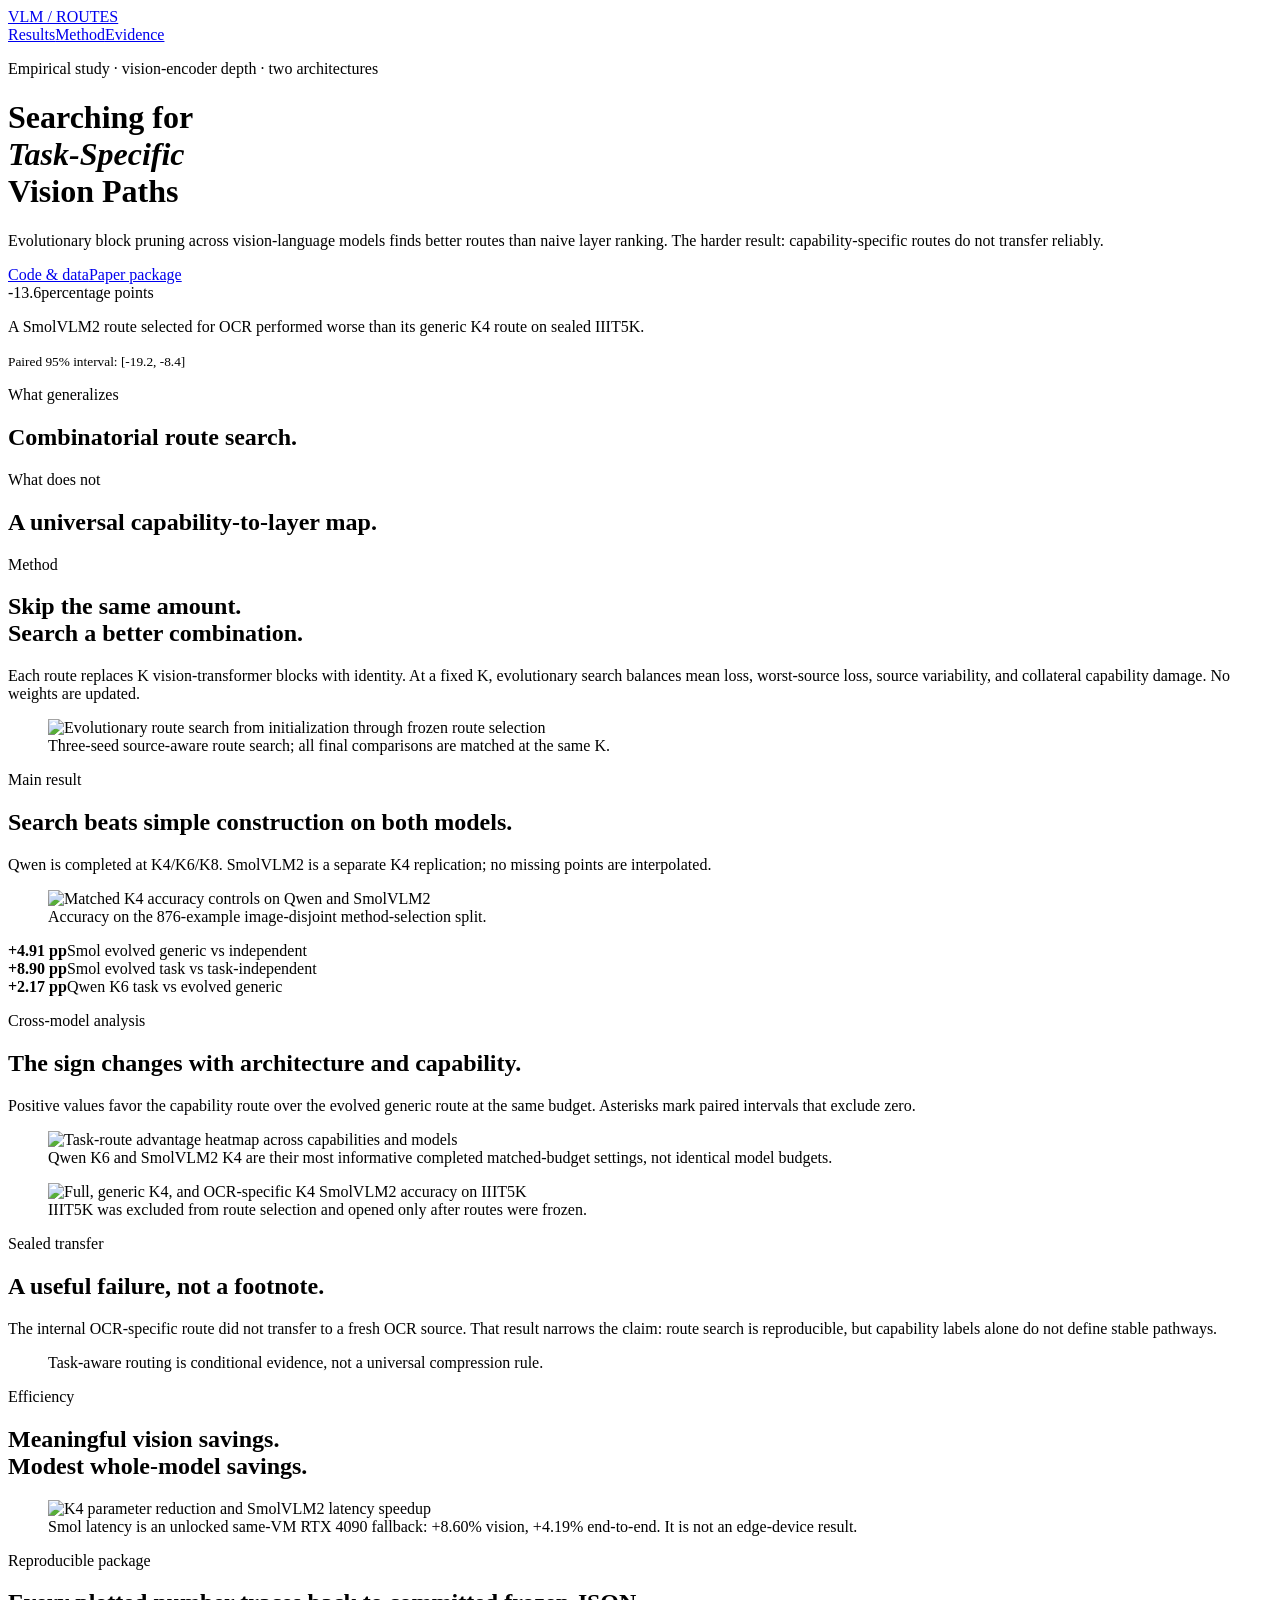
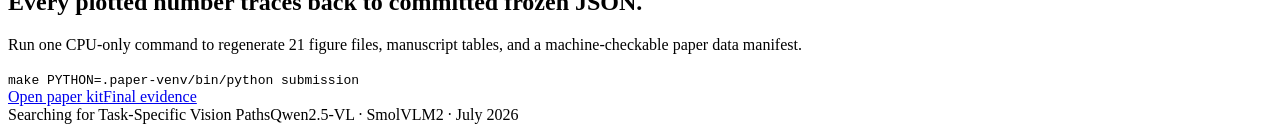
==== docs/index.html @ a17cb5c5 "Use canonical vision-pathways links" ====
<!doctype html>
<html lang="en">
<head>
  <meta charset="utf-8">
  <meta name="viewport" content="width=device-width, initial-scale=1">
  <meta name="description" content="Evolutionary vision-block pruning across Qwen2.5-VL and SmolVLM2.">
  <title>Searching for Task-Specific Vision Paths</title>
  <link rel="stylesheet" href="styles.css">
</head>
<body>
  <header class="hero">
    <nav><a class="mark" href="#top">VLM / ROUTES</a><div><a href="#results">Results</a><a href="#method">Method</a><a href="#evidence">Evidence</a></div></nav>
    <div id="top" class="hero-grid">
      <div>
        <p class="eyebrow">Empirical study · vision-encoder depth · two architectures</p>
        <h1>Searching for<br><em>Task-Specific</em><br>Vision Paths</h1>
        <p class="dek">Evolutionary block pruning across vision-language models finds better routes than naive layer ranking. The harder result: capability-specific routes do not transfer reliably.</p>
        <div class="actions"><a class="primary" href="https://github.com/TarunTomar122/vision-pathways">Code & data</a><a href="#paper">Paper package</a></div>
      </div>
      <aside class="finding-card">
        <span class="number">-13.6</span><span class="unit">percentage points</span>
        <p>A SmolVLM2 route selected for OCR performed worse than its generic K4 route on sealed IIIT5K.</p>
        <small>Paired 95% interval: [-19.2, -8.4]</small>
      </aside>
    </div>
  </header>

  <main>
    <section class="claim-band">
      <p>What generalizes</p><h2>Combinatorial route search.</h2>
      <p>What does not</p><h2>A universal capability-to-layer map.</h2>
    </section>

    <section id="method" class="section split">
      <div class="section-copy"><p class="eyebrow">Method</p><h2>Skip the same amount.<br>Search a better combination.</h2><p>Each route replaces K vision-transformer blocks with identity. At a fixed K, evolutionary search balances mean loss, worst-source loss, source variability, and collateral capability damage. No weights are updated.</p></div>
      <figure><img src="assets/generated-method-overview.png" alt="Evolutionary route search from initialization through frozen route selection"><figcaption>Three-seed source-aware route search; all final comparisons are matched at the same K.</figcaption></figure>
    </section>

    <section id="results" class="section dark">
      <div class="section-heading"><p class="eyebrow">Main result</p><h2>Search beats simple construction on both models.</h2><p>Qwen is completed at K4/K6/K8. SmolVLM2 is a separate K4 replication; no missing points are interpolated.</p></div>
      <figure class="wide"><img src="assets/generated-matched-k4-controls.png" alt="Matched K4 accuracy controls on Qwen and SmolVLM2"><figcaption>Accuracy on the 876-example image-disjoint method-selection split.</figcaption></figure>
      <div class="metrics"><div><strong>+4.91 pp</strong><span>Smol evolved generic vs independent</span></div><div><strong>+8.90 pp</strong><span>Smol evolved task vs task-independent</span></div><div><strong>+2.17 pp</strong><span>Qwen K6 task vs evolved generic</span></div></div>
    </section>

    <section class="section">
      <div class="section-heading"><p class="eyebrow">Cross-model analysis</p><h2>The sign changes with architecture and capability.</h2><p>Positive values favor the capability route over the evolved generic route at the same budget. Asterisks mark paired intervals that exclude zero.</p></div>
      <figure class="wide"><img src="assets/generated-cross-model-capability-heatmap.png" alt="Task-route advantage heatmap across capabilities and models"><figcaption>Qwen K6 and SmolVLM2 K4 are their most informative completed matched-budget settings, not identical model budgets.</figcaption></figure>
    </section>

    <section id="evidence" class="section transfer split reverse">
      <figure><img src="assets/generated-fresh-ocr-transfer.png" alt="Full, generic K4, and OCR-specific K4 SmolVLM2 accuracy on IIIT5K"><figcaption>IIIT5K was excluded from route selection and opened only after routes were frozen.</figcaption></figure>
      <div class="section-copy"><p class="eyebrow">Sealed transfer</p><h2>A useful failure, not a footnote.</h2><p>The internal OCR-specific route did not transfer to a fresh OCR source. That result narrows the claim: route search is reproducible, but capability labels alone do not define stable pathways.</p><blockquote>Task-aware routing is conditional evidence, not a universal compression rule.</blockquote></div>
    </section>

    <section class="section dark efficiency">
      <div class="section-heading"><p class="eyebrow">Efficiency</p><h2>Meaningful vision savings.<br>Modest whole-model savings.</h2></div>
      <figure class="wide"><img src="assets/generated-efficiency-summary.png" alt="K4 parameter reduction and SmolVLM2 latency speedup"><figcaption>Smol latency is an unlocked same-VM RTX 4090 fallback: +8.60% vision, +4.19% end-to-end. It is not an edge-device result.</figcaption></figure>
    </section>

    <section id="paper" class="section paper-cta">
      <p class="eyebrow">Reproducible package</p><h2>Every plotted number traces back to committed frozen JSON.</h2><p>Run one CPU-only command to regenerate 21 figure files, manuscript tables, and a machine-checkable paper data manifest.</p><code>make PYTHON=.paper-venv/bin/python submission</code><div class="actions"><a class="primary" href="https://github.com/TarunTomar122/vision-pathways/tree/main/paper">Open paper kit</a><a href="https://github.com/TarunTomar122/vision-pathways/tree/main/results/cross-model-replication-k4">Final evidence</a></div>
    </section>
  </main>

  <footer><span>Searching for Task-Specific Vision Paths</span><span>Qwen2.5-VL · SmolVLM2 · July 2026</span></footer>
</body>
</html>
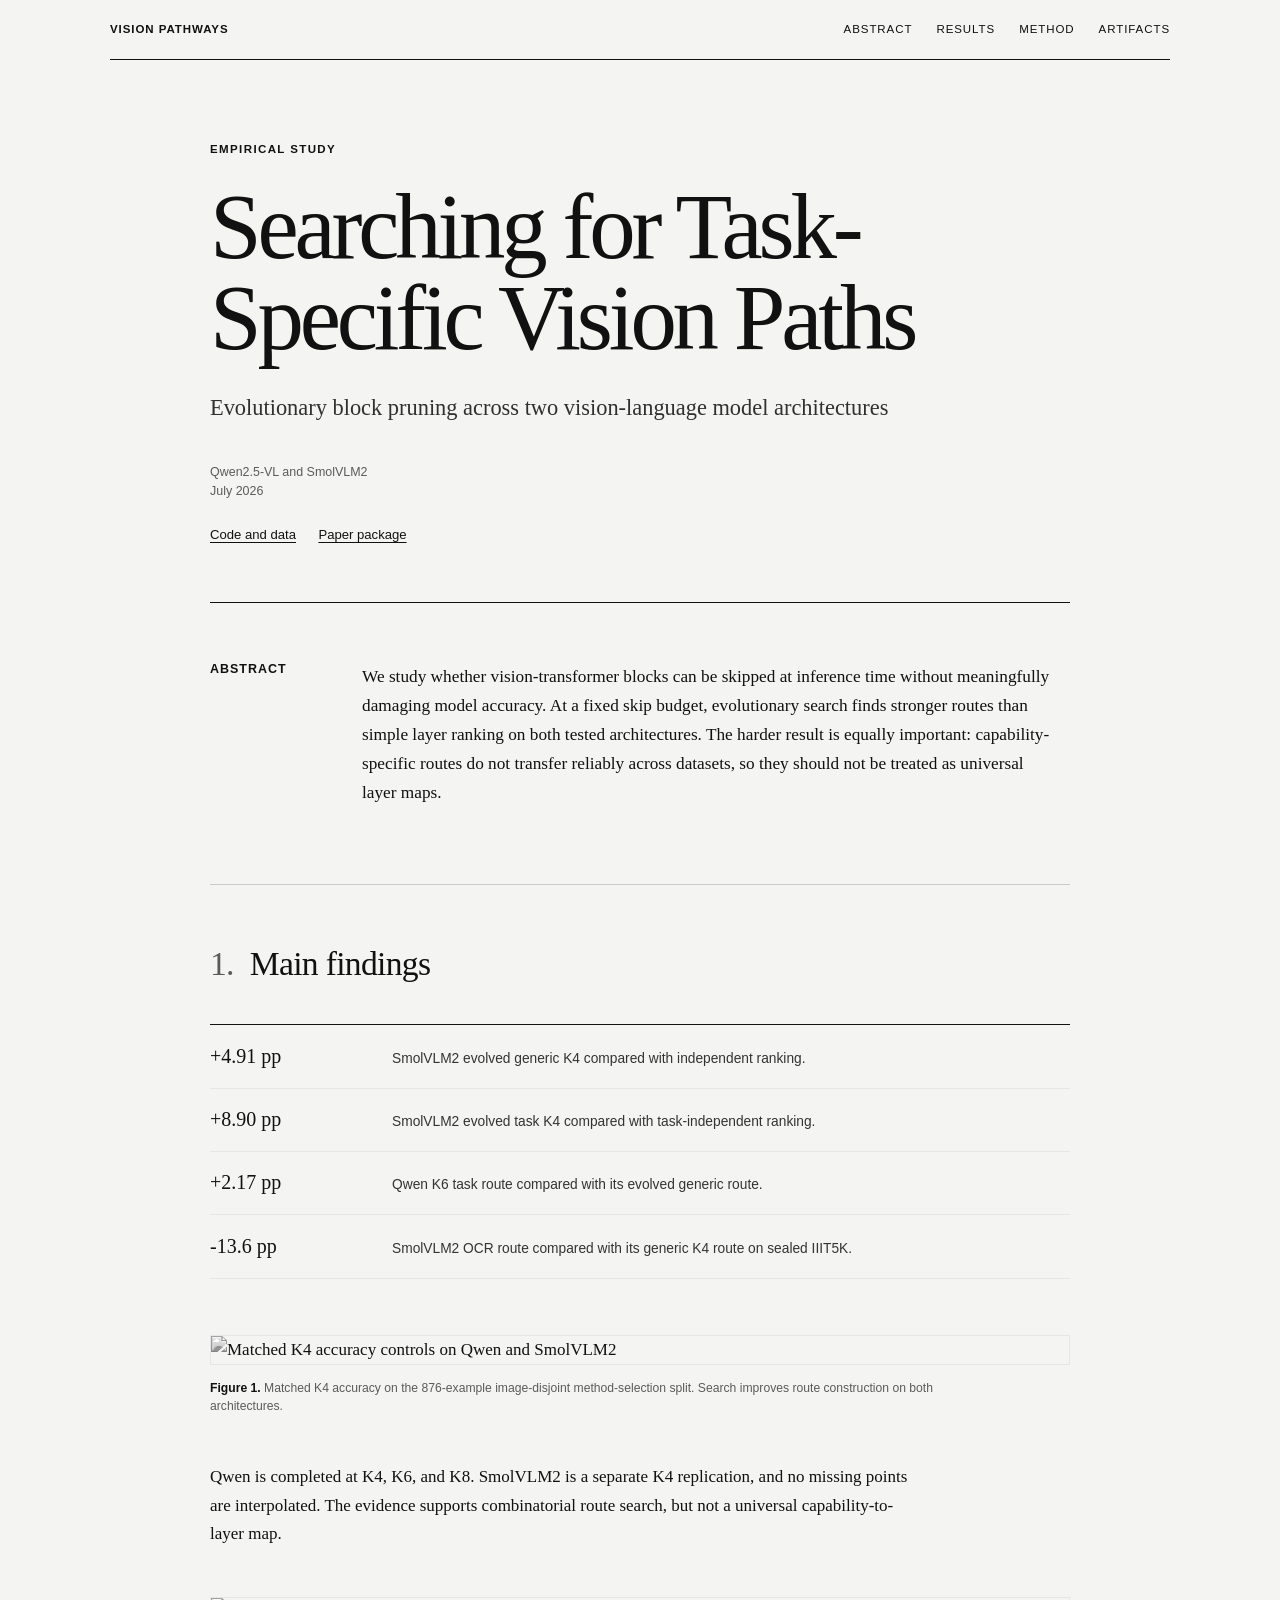
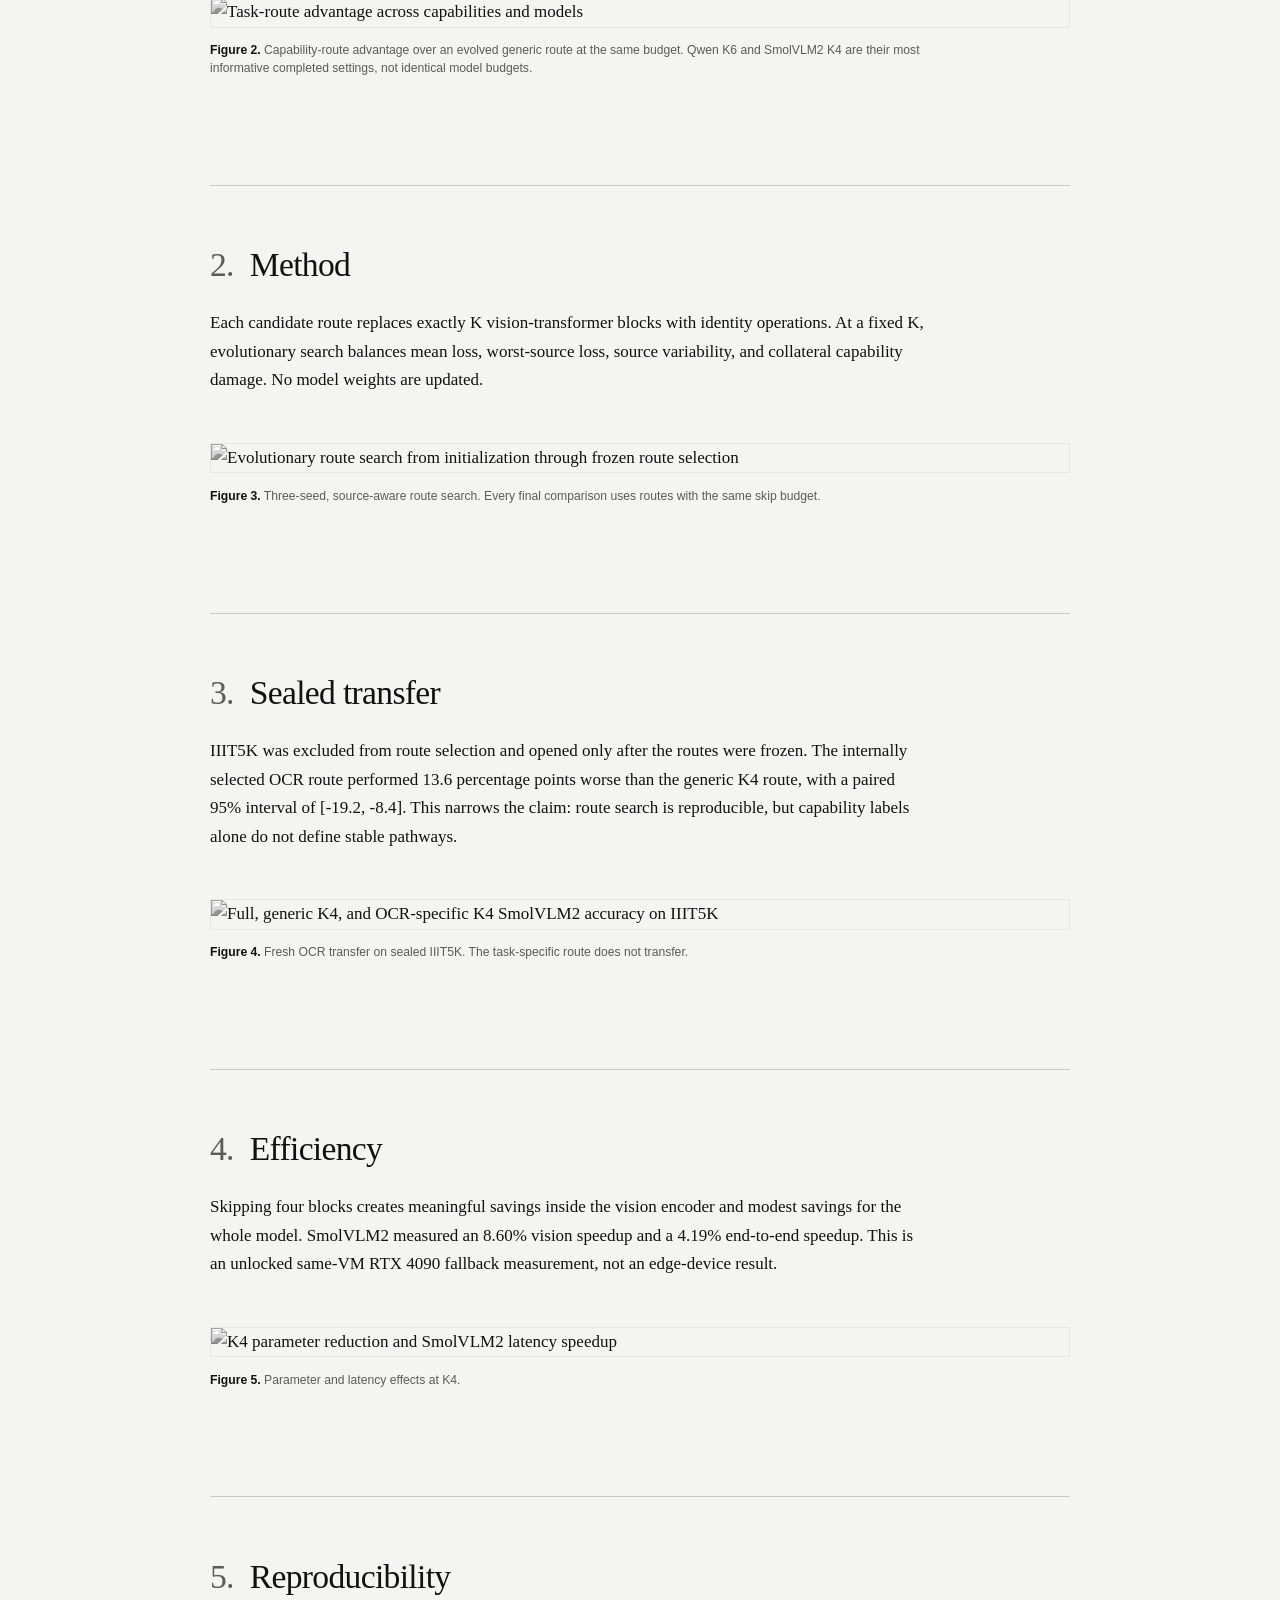
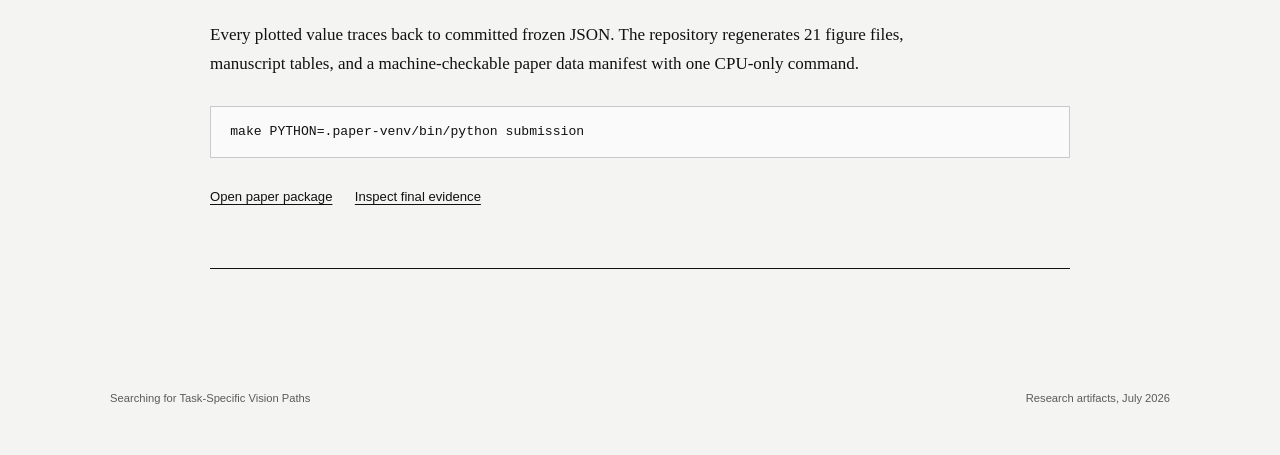
==== commit 72307dea: "Redesign Pages site as a research paper" ====
--- a/docs/index.html
+++ b/docs/index.html
@@ -3,65 +3,116 @@
 <head>
   <meta charset="utf-8">
   <meta name="viewport" content="width=device-width, initial-scale=1">
-  <meta name="description" content="Evolutionary vision-block pruning across Qwen2.5-VL and SmolVLM2.">
+  <meta name="description" content="An empirical study of task-specific vision-block pruning across Qwen2.5-VL and SmolVLM2.">
   <title>Searching for Task-Specific Vision Paths</title>
   <link rel="stylesheet" href="styles.css">
 </head>
 <body>
-  <header class="hero">
-    <nav><a class="mark" href="#top">VLM / ROUTES</a><div><a href="#results">Results</a><a href="#method">Method</a><a href="#evidence">Evidence</a></div></nav>
-    <div id="top" class="hero-grid">
-      <div>
-        <p class="eyebrow">Empirical study · vision-encoder depth · two architectures</p>
-        <h1>Searching for<br><em>Task-Specific</em><br>Vision Paths</h1>
-        <p class="dek">Evolutionary block pruning across vision-language models finds better routes than naive layer ranking. The harder result: capability-specific routes do not transfer reliably.</p>
-        <div class="actions"><a class="primary" href="https://github.com/TarunTomar122/vision-pathways">Code & data</a><a href="#paper">Paper package</a></div>
-      </div>
-      <aside class="finding-card">
-        <span class="number">-13.6</span><span class="unit">percentage points</span>
-        <p>A SmolVLM2 route selected for OCR performed worse than its generic K4 route on sealed IIIT5K.</p>
-        <small>Paired 95% interval: [-19.2, -8.4]</small>
-      </aside>
-    </div>
+  <header class="site-header">
+    <a class="wordmark" href="#top">Vision Pathways</a>
+    <nav aria-label="Page navigation">
+      <a href="#abstract">Abstract</a>
+      <a href="#results">Results</a>
+      <a href="#method">Method</a>
+      <a href="#artifacts">Artifacts</a>
+    </nav>
   </header>
 
-  <main>
-    <section class="claim-band">
-      <p>What generalizes</p><h2>Combinatorial route search.</h2>
-      <p>What does not</p><h2>A universal capability-to-layer map.</h2>
+  <main id="top" class="paper">
+    <header class="paper-header">
+      <p class="paper-type">Empirical study</p>
+      <h1>Searching for Task-Specific Vision Paths</h1>
+      <p class="subtitle">Evolutionary block pruning across two vision-language model architectures</p>
+      <p class="metadata">Qwen2.5-VL and SmolVLM2<br>July 2026</p>
+      <p class="links">
+        <a href="https://github.com/TarunTomar122/vision-pathways">Code and data</a>
+        <a href="https://github.com/TarunTomar122/vision-pathways/tree/main/paper">Paper package</a>
+      </p>
+    </header>
+
+    <section id="abstract" class="abstract">
+      <h2>Abstract</h2>
+      <p>We study whether vision-transformer blocks can be skipped at inference time without meaningfully damaging model accuracy. At a fixed skip budget, evolutionary search finds stronger routes than simple layer ranking on both tested architectures. The harder result is equally important: capability-specific routes do not transfer reliably across datasets, so they should not be treated as universal layer maps.</p>
     </section>
 
-    <section id="method" class="section split">
-      <div class="section-copy"><p class="eyebrow">Method</p><h2>Skip the same amount.<br>Search a better combination.</h2><p>Each route replaces K vision-transformer blocks with identity. At a fixed K, evolutionary search balances mean loss, worst-source loss, source variability, and collateral capability damage. No weights are updated.</p></div>
-      <figure><img src="assets/generated-method-overview.png" alt="Evolutionary route search from initialization through frozen route selection"><figcaption>Three-seed source-aware route search; all final comparisons are matched at the same K.</figcaption></figure>
+    <section id="results">
+      <h2><span>1.</span> Main findings</h2>
+      <div class="finding-list">
+        <div>
+          <strong>+4.91 pp</strong>
+          <p>SmolVLM2 evolved generic K4 compared with independent ranking.</p>
+        </div>
+        <div>
+          <strong>+8.90 pp</strong>
+          <p>SmolVLM2 evolved task K4 compared with task-independent ranking.</p>
+        </div>
+        <div>
+          <strong>+2.17 pp</strong>
+          <p>Qwen K6 task route compared with its evolved generic route.</p>
+        </div>
+        <div>
+          <strong>-13.6 pp</strong>
+          <p>SmolVLM2 OCR route compared with its generic K4 route on sealed IIIT5K.</p>
+        </div>
+      </div>
+
+      <figure>
+        <img src="assets/generated-matched-k4-controls.png" alt="Matched K4 accuracy controls on Qwen and SmolVLM2">
+        <figcaption><span>Figure 1.</span> Matched K4 accuracy on the 876-example image-disjoint method-selection split. Search improves route construction on both architectures.</figcaption>
+      </figure>
+
+      <p>Qwen is completed at K4, K6, and K8. SmolVLM2 is a separate K4 replication, and no missing points are interpolated. The evidence supports combinatorial route search, but not a universal capability-to-layer map.</p>
+
+      <figure>
+        <img src="assets/generated-cross-model-capability-heatmap.png" alt="Task-route advantage across capabilities and models">
+        <figcaption><span>Figure 2.</span> Capability-route advantage over an evolved generic route at the same budget. Qwen K6 and SmolVLM2 K4 are their most informative completed settings, not identical model budgets.</figcaption>
+      </figure>
     </section>
 
-    <section id="results" class="section dark">
-      <div class="section-heading"><p class="eyebrow">Main result</p><h2>Search beats simple construction on both models.</h2><p>Qwen is completed at K4/K6/K8. SmolVLM2 is a separate K4 replication; no missing points are interpolated.</p></div>
-      <figure class="wide"><img src="assets/generated-matched-k4-controls.png" alt="Matched K4 accuracy controls on Qwen and SmolVLM2"><figcaption>Accuracy on the 876-example image-disjoint method-selection split.</figcaption></figure>
-      <div class="metrics"><div><strong>+4.91 pp</strong><span>Smol evolved generic vs independent</span></div><div><strong>+8.90 pp</strong><span>Smol evolved task vs task-independent</span></div><div><strong>+2.17 pp</strong><span>Qwen K6 task vs evolved generic</span></div></div>
+    <section id="method">
+      <h2><span>2.</span> Method</h2>
+      <p>Each candidate route replaces exactly K vision-transformer blocks with identity operations. At a fixed K, evolutionary search balances mean loss, worst-source loss, source variability, and collateral capability damage. No model weights are updated.</p>
+
+      <figure>
+        <img src="assets/generated-method-overview.png" alt="Evolutionary route search from initialization through frozen route selection">
+        <figcaption><span>Figure 3.</span> Three-seed, source-aware route search. Every final comparison uses routes with the same skip budget.</figcaption>
+      </figure>
     </section>
 
-    <section class="section">
-      <div class="section-heading"><p class="eyebrow">Cross-model analysis</p><h2>The sign changes with architecture and capability.</h2><p>Positive values favor the capability route over the evolved generic route at the same budget. Asterisks mark paired intervals that exclude zero.</p></div>
-      <figure class="wide"><img src="assets/generated-cross-model-capability-heatmap.png" alt="Task-route advantage heatmap across capabilities and models"><figcaption>Qwen K6 and SmolVLM2 K4 are their most informative completed matched-budget settings, not identical model budgets.</figcaption></figure>
+    <section>
+      <h2><span>3.</span> Sealed transfer</h2>
+      <p>IIIT5K was excluded from route selection and opened only after the routes were frozen. The internally selected OCR route performed 13.6 percentage points worse than the generic K4 route, with a paired 95% interval of [-19.2, -8.4]. This narrows the claim: route search is reproducible, but capability labels alone do not define stable pathways.</p>
+
+      <figure>
+        <img src="assets/generated-fresh-ocr-transfer.png" alt="Full, generic K4, and OCR-specific K4 SmolVLM2 accuracy on IIIT5K">
+        <figcaption><span>Figure 4.</span> Fresh OCR transfer on sealed IIIT5K. The task-specific route does not transfer.</figcaption>
+      </figure>
     </section>
 
-    <section id="evidence" class="section transfer split reverse">
-      <figure><img src="assets/generated-fresh-ocr-transfer.png" alt="Full, generic K4, and OCR-specific K4 SmolVLM2 accuracy on IIIT5K"><figcaption>IIIT5K was excluded from route selection and opened only after routes were frozen.</figcaption></figure>
-      <div class="section-copy"><p class="eyebrow">Sealed transfer</p><h2>A useful failure, not a footnote.</h2><p>The internal OCR-specific route did not transfer to a fresh OCR source. That result narrows the claim: route search is reproducible, but capability labels alone do not define stable pathways.</p><blockquote>Task-aware routing is conditional evidence, not a universal compression rule.</blockquote></div>
+    <section>
+      <h2><span>4.</span> Efficiency</h2>
+      <p>Skipping four blocks creates meaningful savings inside the vision encoder and modest savings for the whole model. SmolVLM2 measured an 8.60% vision speedup and a 4.19% end-to-end speedup. This is an unlocked same-VM RTX 4090 fallback measurement, not an edge-device result.</p>
+
+      <figure>
+        <img src="assets/generated-efficiency-summary.png" alt="K4 parameter reduction and SmolVLM2 latency speedup">
+        <figcaption><span>Figure 5.</span> Parameter and latency effects at K4.</figcaption>
+      </figure>
     </section>
 
-    <section class="section dark efficiency">
-      <div class="section-heading"><p class="eyebrow">Efficiency</p><h2>Meaningful vision savings.<br>Modest whole-model savings.</h2></div>
-      <figure class="wide"><img src="assets/generated-efficiency-summary.png" alt="K4 parameter reduction and SmolVLM2 latency speedup"><figcaption>Smol latency is an unlocked same-VM RTX 4090 fallback: +8.60% vision, +4.19% end-to-end. It is not an edge-device result.</figcaption></figure>
-    </section>
-
-    <section id="paper" class="section paper-cta">
-      <p class="eyebrow">Reproducible package</p><h2>Every plotted number traces back to committed frozen JSON.</h2><p>Run one CPU-only command to regenerate 21 figure files, manuscript tables, and a machine-checkable paper data manifest.</p><code>make PYTHON=.paper-venv/bin/python submission</code><div class="actions"><a class="primary" href="https://github.com/TarunTomar122/vision-pathways/tree/main/paper">Open paper kit</a><a href="https://github.com/TarunTomar122/vision-pathways/tree/main/results/cross-model-replication-k4">Final evidence</a></div>
+    <section id="artifacts" class="artifacts">
+      <h2><span>5.</span> Reproducibility</h2>
+      <p>Every plotted value traces back to committed frozen JSON. The repository regenerates 21 figure files, manuscript tables, and a machine-checkable paper data manifest with one CPU-only command.</p>
+      <pre><code>make PYTHON=.paper-venv/bin/python submission</code></pre>
+      <p class="links">
+        <a href="https://github.com/TarunTomar122/vision-pathways/tree/main/paper">Open paper package</a>
+        <a href="https://github.com/TarunTomar122/vision-pathways/tree/main/results/cross-model-replication-k4">Inspect final evidence</a>
+      </p>
     </section>
   </main>
 
-  <footer><span>Searching for Task-Specific Vision Paths</span><span>Qwen2.5-VL · SmolVLM2 · July 2026</span></footer>
+  <footer>
+    <p>Searching for Task-Specific Vision Paths</p>
+    <p>Research artifacts, July 2026</p>
+  </footer>
 </body>
 </html>
--- a/docs/styles.css
+++ b/docs/styles.css
@@ -0,0 +1,300 @@
+:root {
+  --ink: #111;
+  --muted: #5b5b5b;
+  --line: #c9c9c9;
+  --soft-line: #e6e6e6;
+  --paper: #fff;
+  --ground: #f4f4f2;
+}
+
+* {
+  box-sizing: border-box;
+}
+
+html {
+  scroll-behavior: smooth;
+}
+
+body {
+  margin: 0;
+  background: var(--ground);
+  color: var(--ink);
+  font-family: "Iowan Old Style", "Palatino Linotype", Palatino, Georgia, serif;
+  font-size: 17px;
+  line-height: 1.68;
+}
+
+a {
+  color: inherit;
+  text-decoration-thickness: 1px;
+  text-underline-offset: 0.2em;
+}
+
+a:hover,
+a:focus-visible {
+  text-decoration-thickness: 2px;
+}
+
+.site-header {
+  width: min(100% - 3rem, 1060px);
+  margin: 0 auto;
+  padding: 1.25rem 0;
+  display: flex;
+  align-items: baseline;
+  justify-content: space-between;
+  gap: 2rem;
+  border-bottom: 1px solid var(--ink);
+  font-family: "Helvetica Neue", Helvetica, Arial, sans-serif;
+  font-size: 0.72rem;
+  letter-spacing: 0.08em;
+  text-transform: uppercase;
+}
+
+.site-header a {
+  text-decoration: none;
+}
+
+.wordmark {
+  font-weight: 700;
+}
+
+nav {
+  display: flex;
+  gap: 1.5rem;
+}
+
+.paper {
+  width: min(100% - 3rem, 860px);
+  margin: 0 auto;
+  padding: 5rem 0 6rem;
+}
+
+.paper-header {
+  padding-bottom: 3.5rem;
+  border-bottom: 1px solid var(--ink);
+}
+
+.paper-type,
+.metadata,
+.links,
+figcaption,
+.finding-list p,
+footer {
+  font-family: "Helvetica Neue", Helvetica, Arial, sans-serif;
+}
+
+.paper-type {
+  margin: 0 0 1.4rem;
+  font-size: 0.72rem;
+  font-weight: 700;
+  letter-spacing: 0.12em;
+  text-transform: uppercase;
+}
+
+h1,
+h2,
+p {
+  text-wrap: pretty;
+}
+
+h1 {
+  max-width: 820px;
+  margin: 0;
+  font-size: clamp(3rem, 8vw, 5.8rem);
+  font-weight: 400;
+  letter-spacing: -0.045em;
+  line-height: 0.98;
+}
+
+.subtitle {
+  max-width: 680px;
+  margin: 1.75rem 0 0;
+  color: #303030;
+  font-size: clamp(1.15rem, 2vw, 1.4rem);
+  line-height: 1.45;
+}
+
+.metadata {
+  margin: 2.4rem 0 0;
+  color: var(--muted);
+  font-size: 0.78rem;
+  line-height: 1.55;
+}
+
+.links {
+  display: flex;
+  flex-wrap: wrap;
+  gap: 0.7rem 1.4rem;
+  margin: 1.4rem 0 0;
+  font-size: 0.82rem;
+}
+
+section {
+  padding: 3.7rem 0;
+  border-bottom: 1px solid var(--line);
+}
+
+section > p {
+  max-width: 720px;
+}
+
+.abstract {
+  display: grid;
+  grid-template-columns: 120px 1fr;
+  gap: 2rem;
+}
+
+.abstract h2,
+.abstract p {
+  margin-top: 0;
+}
+
+h2 {
+  margin: 0 0 1.5rem;
+  font-size: clamp(1.5rem, 3vw, 2.1rem);
+  font-weight: 400;
+  letter-spacing: -0.02em;
+  line-height: 1.2;
+}
+
+h2 span {
+  display: inline-block;
+  width: 2rem;
+  color: var(--muted);
+  font-variant-numeric: tabular-nums;
+}
+
+.abstract h2 {
+  font-family: "Helvetica Neue", Helvetica, Arial, sans-serif;
+  font-size: 0.78rem;
+  font-weight: 700;
+  letter-spacing: 0.08em;
+  text-transform: uppercase;
+}
+
+.abstract p {
+  font-size: 1.08rem;
+}
+
+.finding-list {
+  margin: 2.5rem 0 3.5rem;
+  border-top: 1px solid var(--ink);
+}
+
+.finding-list > div {
+  display: grid;
+  grid-template-columns: 150px 1fr;
+  gap: 2rem;
+  align-items: baseline;
+  padding: 0.9rem 0;
+  border-bottom: 1px solid var(--soft-line);
+}
+
+.finding-list strong {
+  font-size: 1.25rem;
+  font-weight: 400;
+  font-variant-numeric: tabular-nums;
+}
+
+.finding-list p {
+  margin: 0;
+  color: #333;
+  font-size: 0.86rem;
+  line-height: 1.5;
+}
+
+figure {
+  margin: 3rem 0;
+}
+
+figure img {
+  display: block;
+  width: 100%;
+  height: auto;
+  border: 1px solid var(--soft-line);
+  filter: grayscale(1);
+}
+
+figcaption {
+  max-width: 760px;
+  margin-top: 0.85rem;
+  color: var(--muted);
+  font-size: 0.76rem;
+  line-height: 1.5;
+}
+
+figcaption span {
+  color: var(--ink);
+  font-weight: 600;
+}
+
+.artifacts {
+  border-bottom-color: var(--ink);
+}
+
+pre {
+  margin: 1.75rem 0;
+  padding: 1rem 1.2rem;
+  overflow-x: auto;
+  border: 1px solid var(--line);
+  background: #fafafa;
+  font-size: 0.82rem;
+  line-height: 1.4;
+}
+
+footer {
+  width: min(100% - 3rem, 1060px);
+  margin: 0 auto;
+  padding: 1.5rem 0 3rem;
+  display: flex;
+  justify-content: space-between;
+  gap: 1rem;
+  color: var(--muted);
+  font-size: 0.7rem;
+}
+
+footer p {
+  margin: 0;
+}
+
+@media (max-width: 640px) {
+  body {
+    font-size: 16px;
+  }
+
+  .site-header {
+    width: min(100% - 2rem, 1060px);
+  }
+
+  nav {
+    display: none;
+  }
+
+  .paper {
+    width: min(100% - 2rem, 860px);
+    padding: 3.5rem 0 4rem;
+  }
+
+  .paper-header {
+    padding-bottom: 2.7rem;
+  }
+
+  .abstract {
+    grid-template-columns: 1fr;
+    gap: 0.7rem;
+  }
+
+  section {
+    padding: 2.8rem 0;
+  }
+
+  .finding-list > div {
+    grid-template-columns: 105px 1fr;
+    gap: 1rem;
+  }
+
+  footer {
+    width: min(100% - 2rem, 1060px);
+    flex-direction: column;
+  }
+}
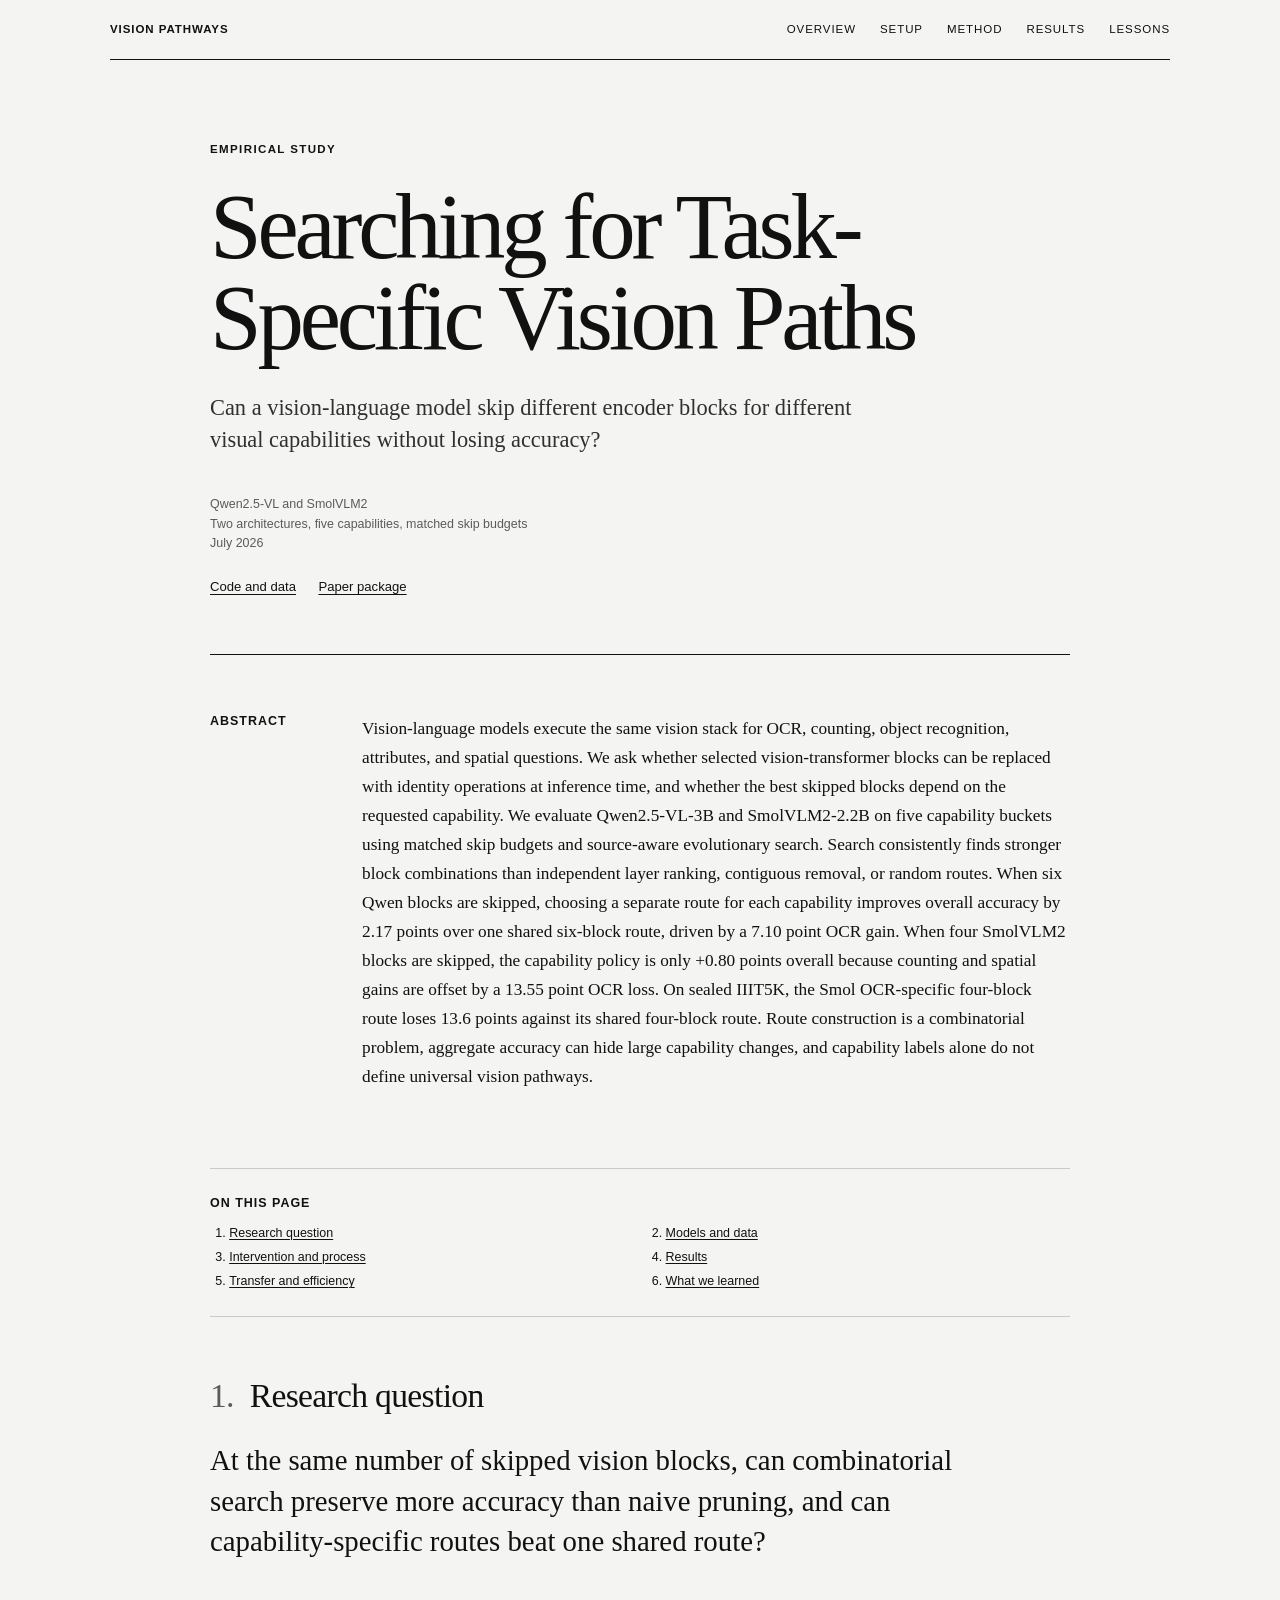
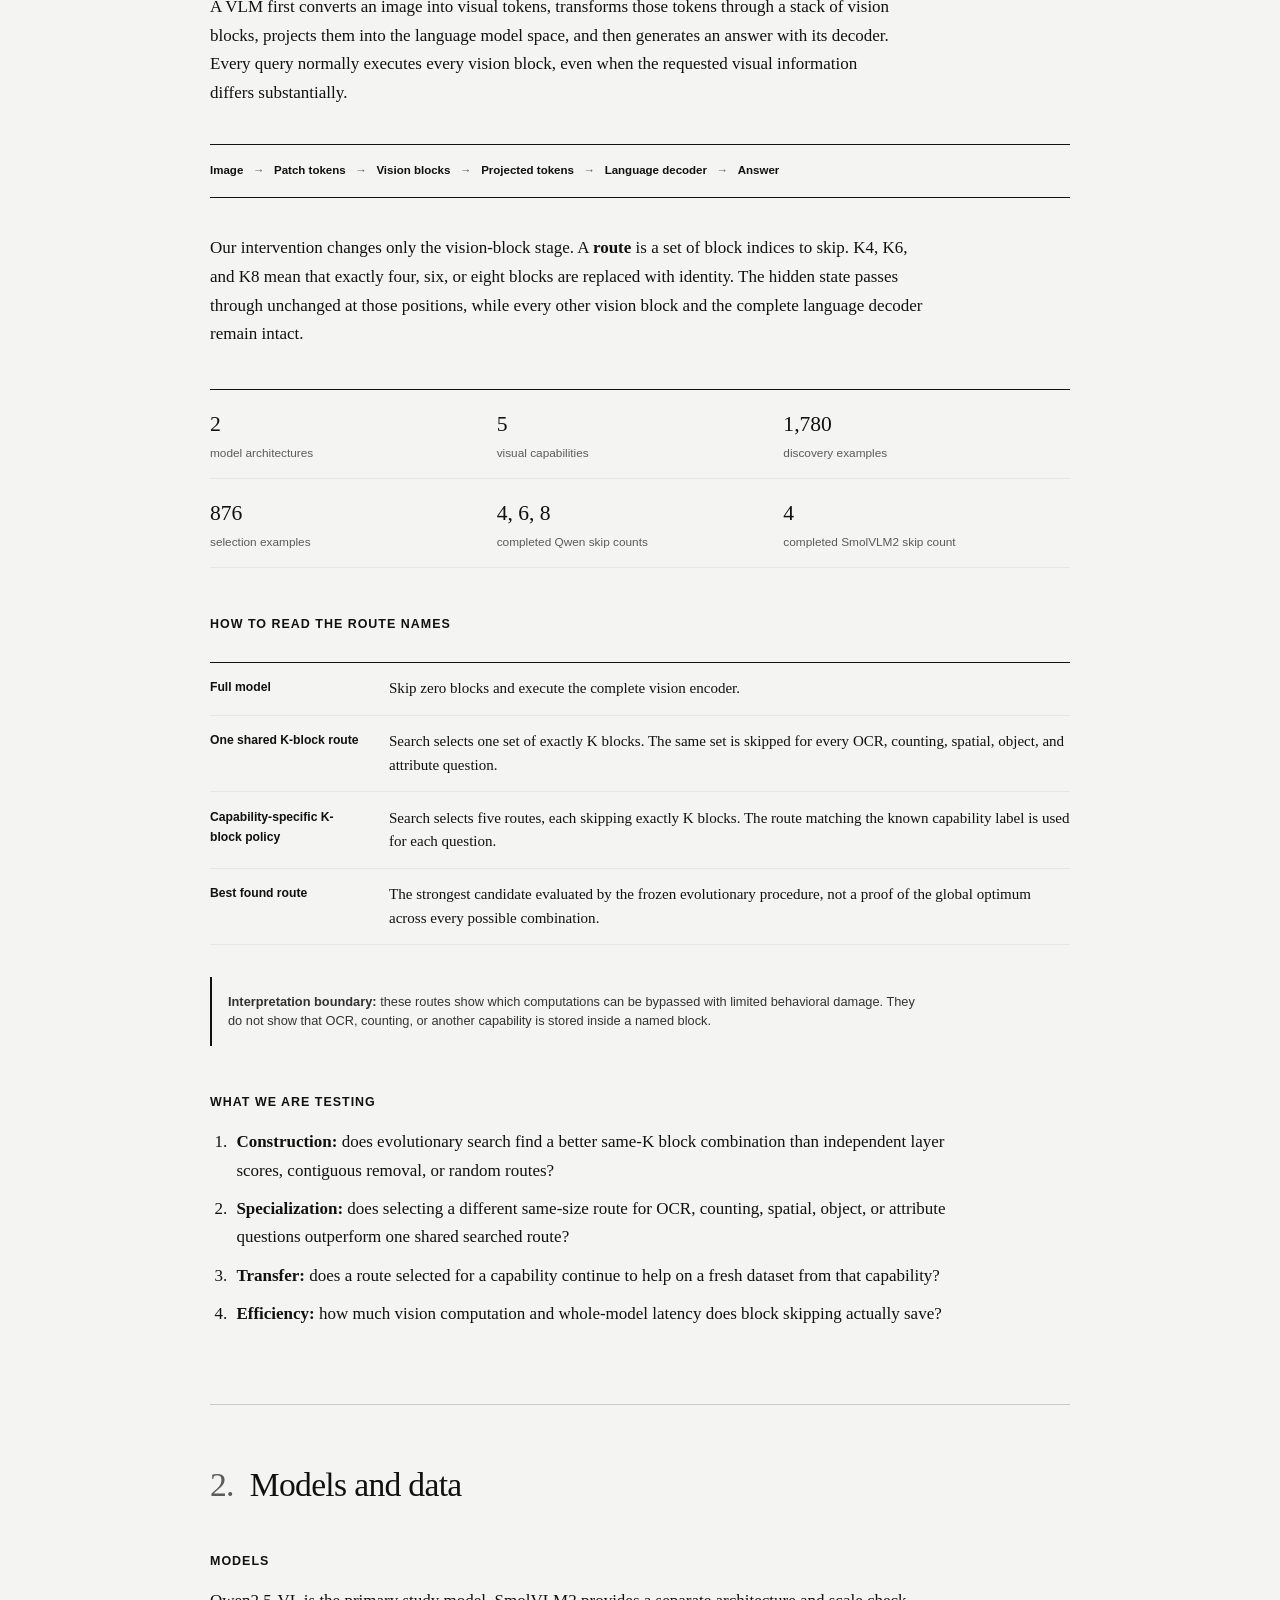
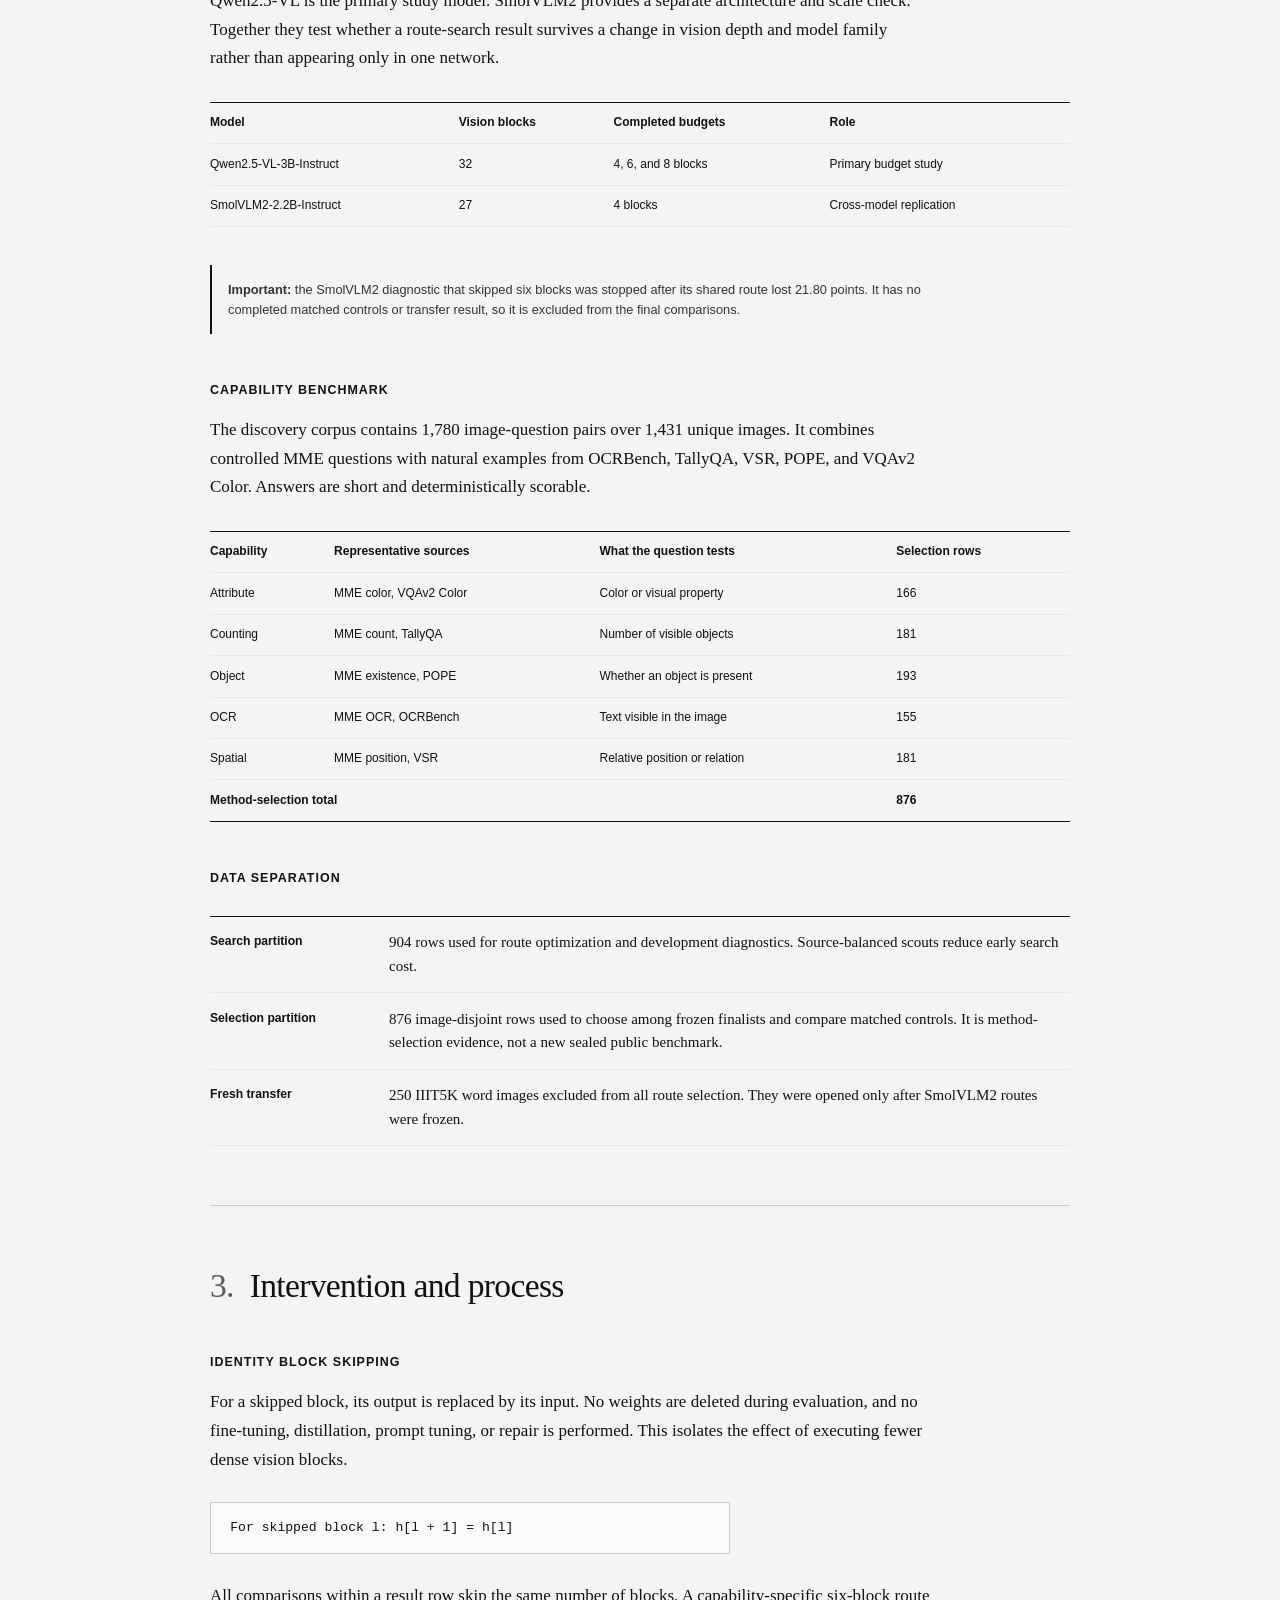
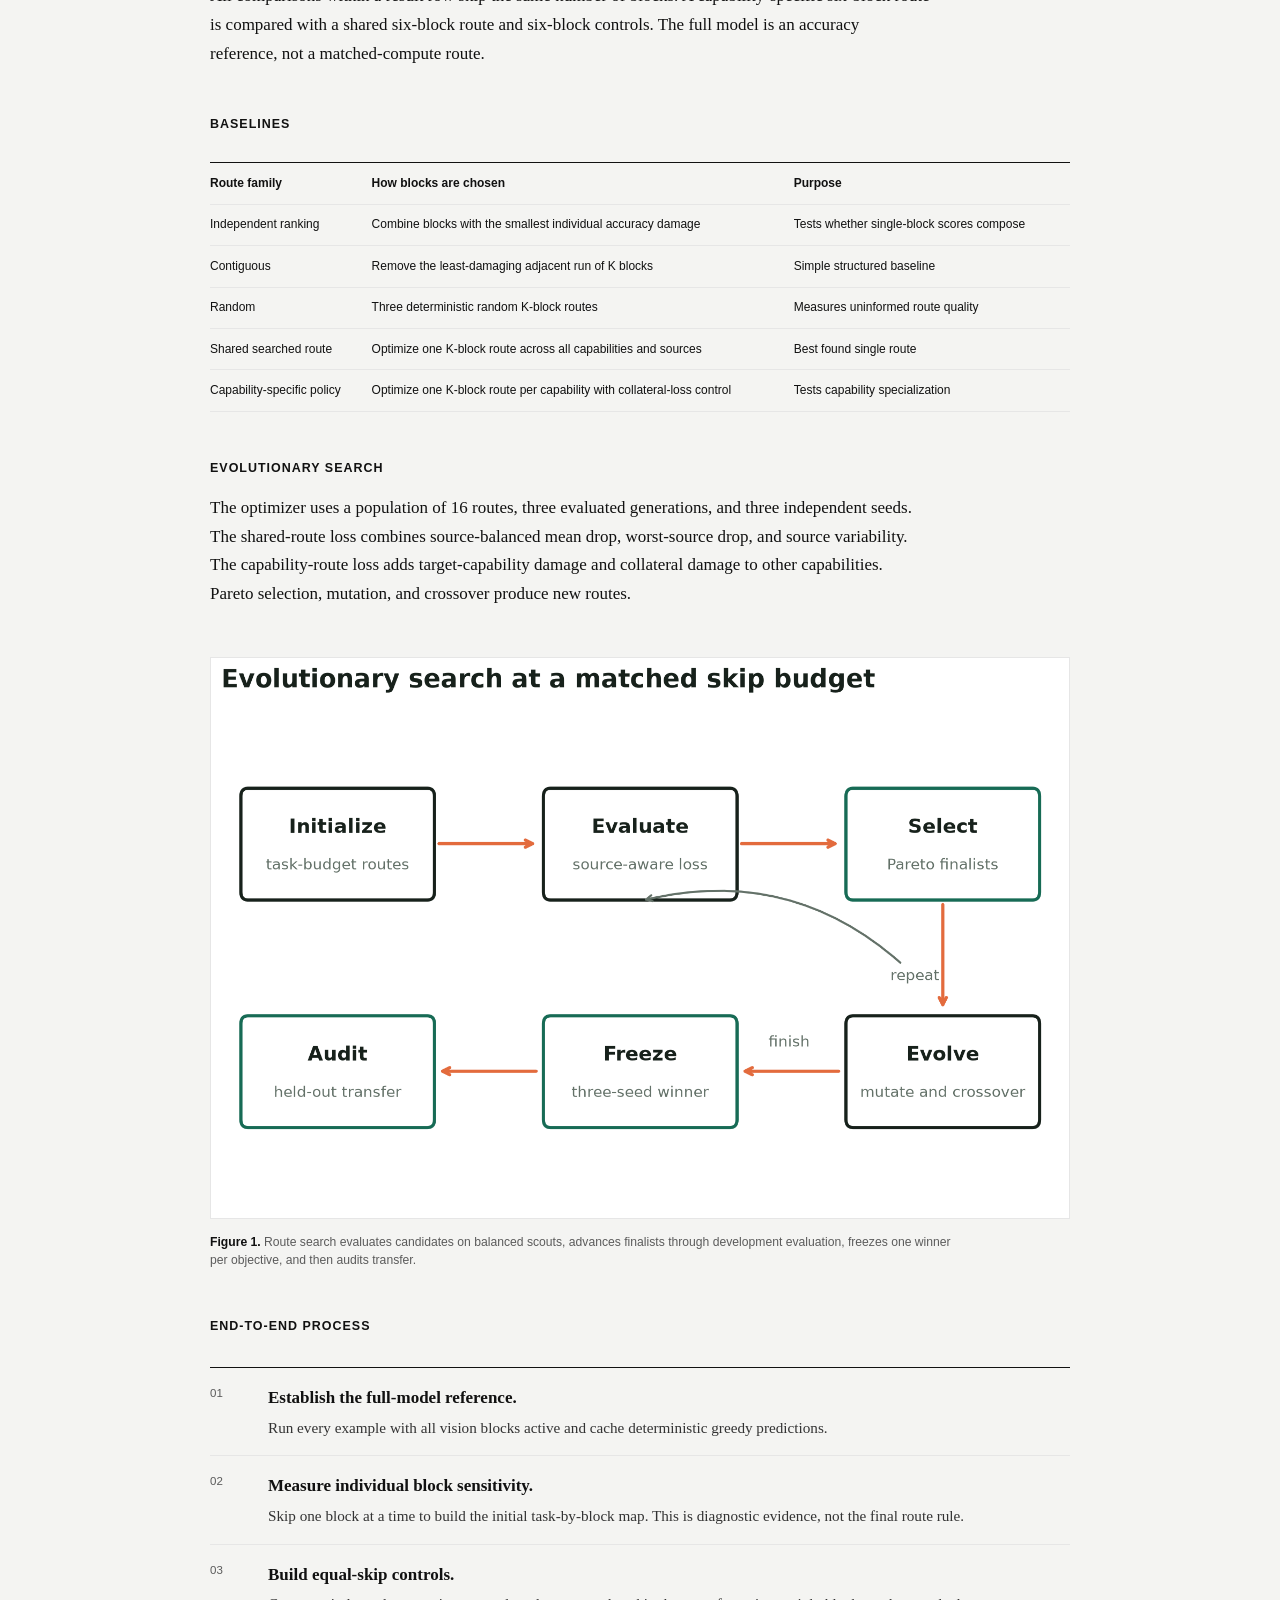
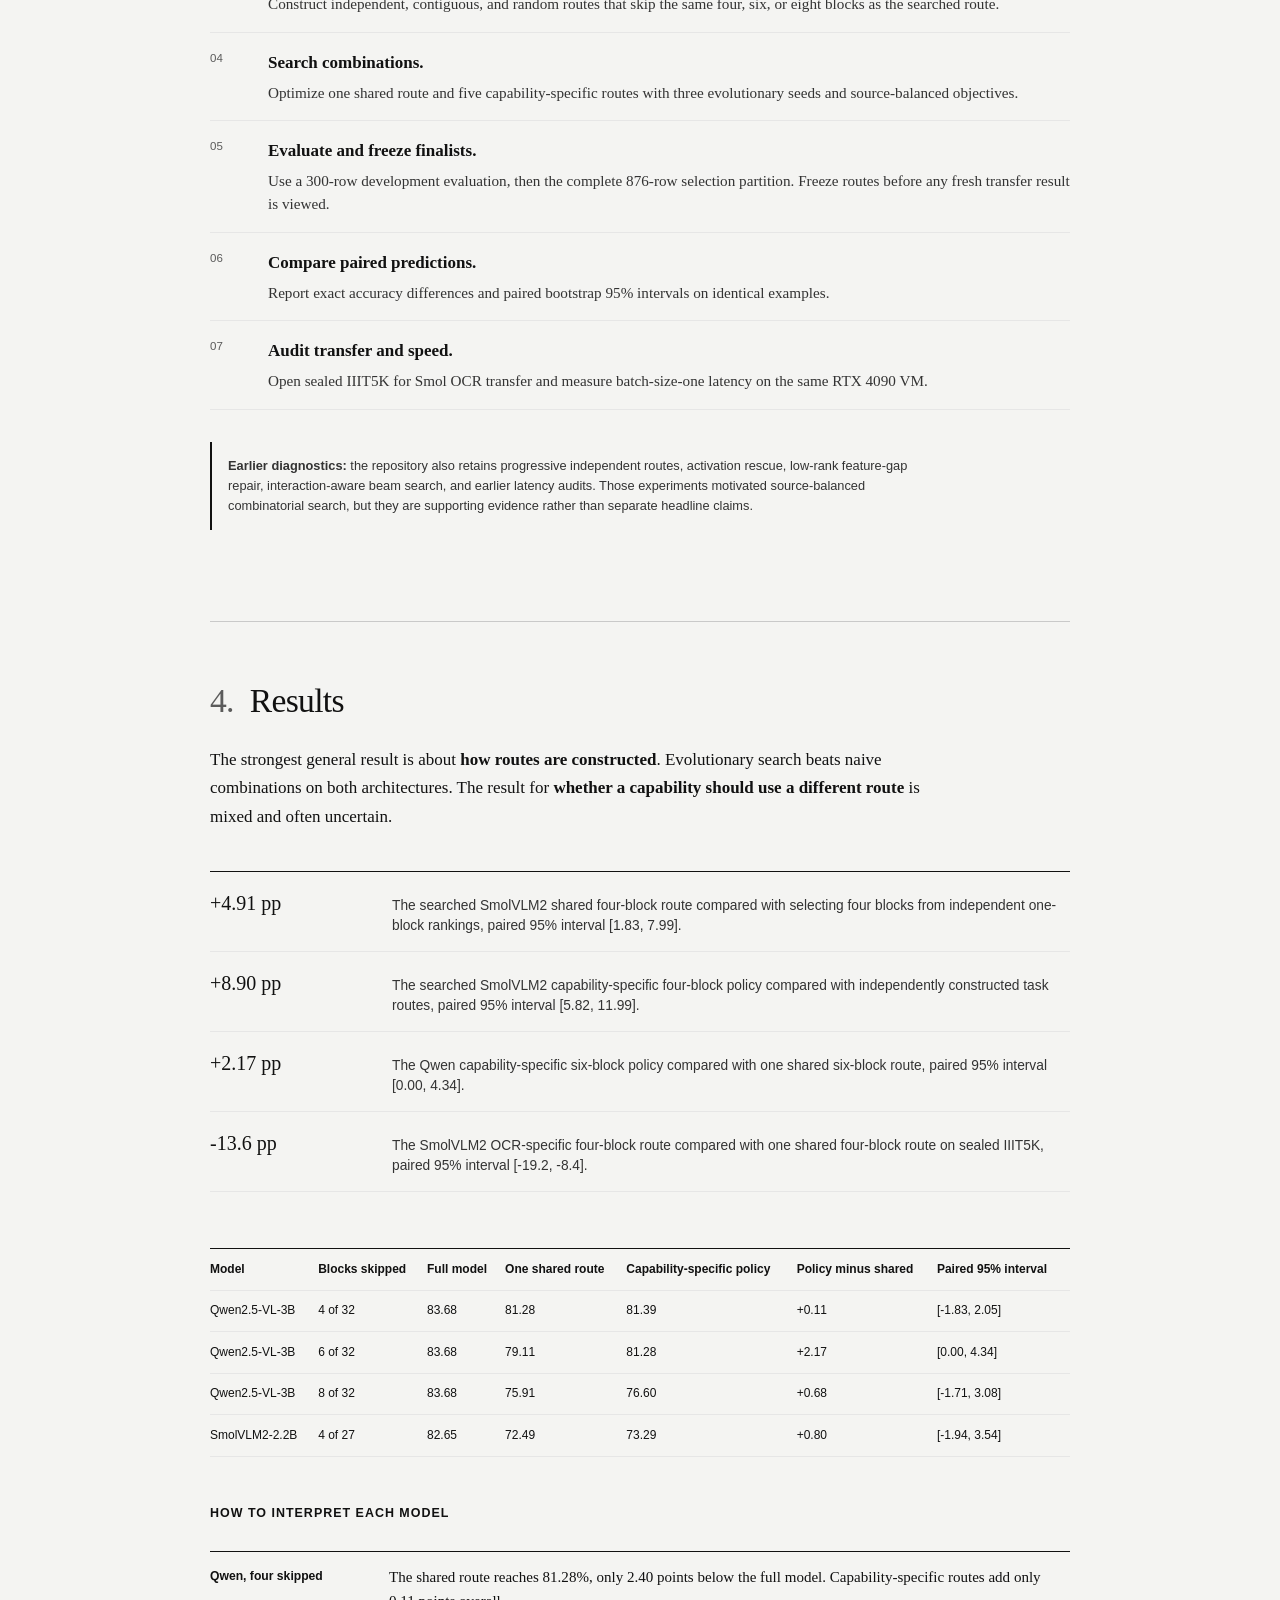
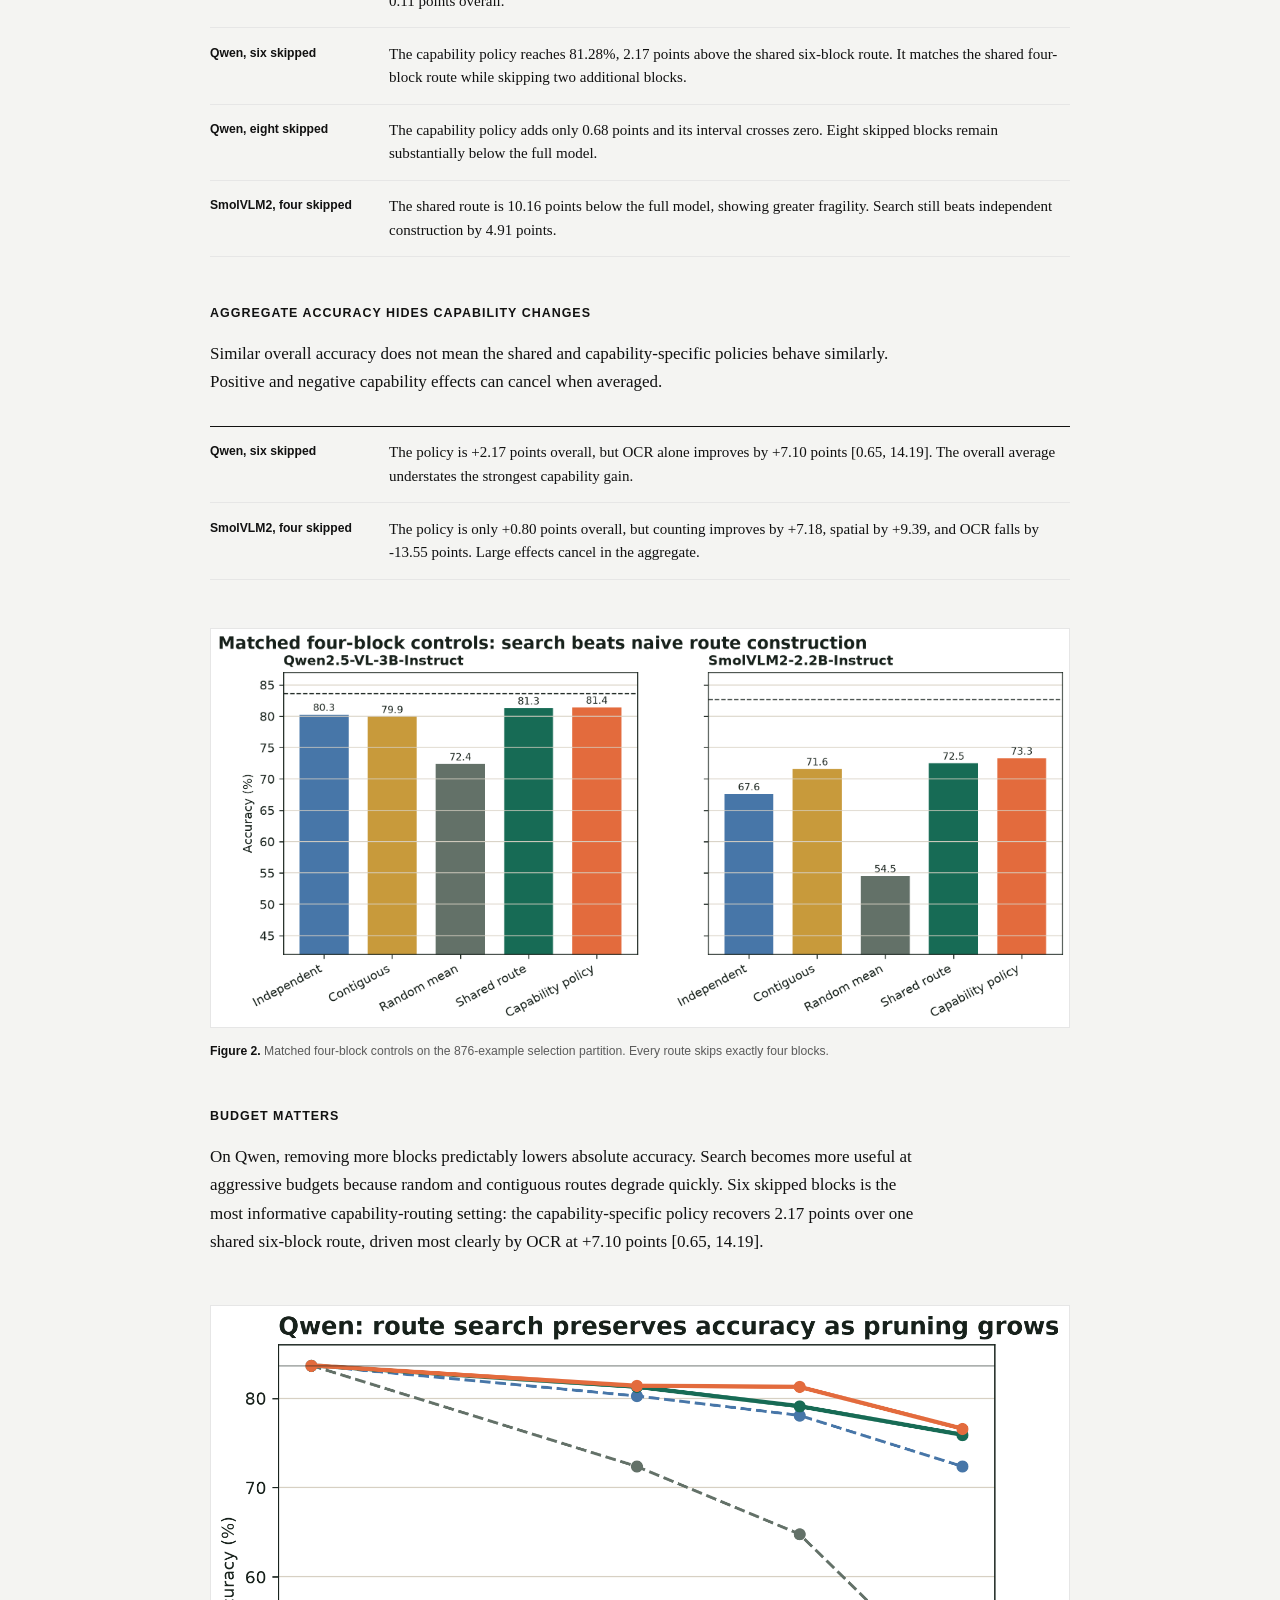
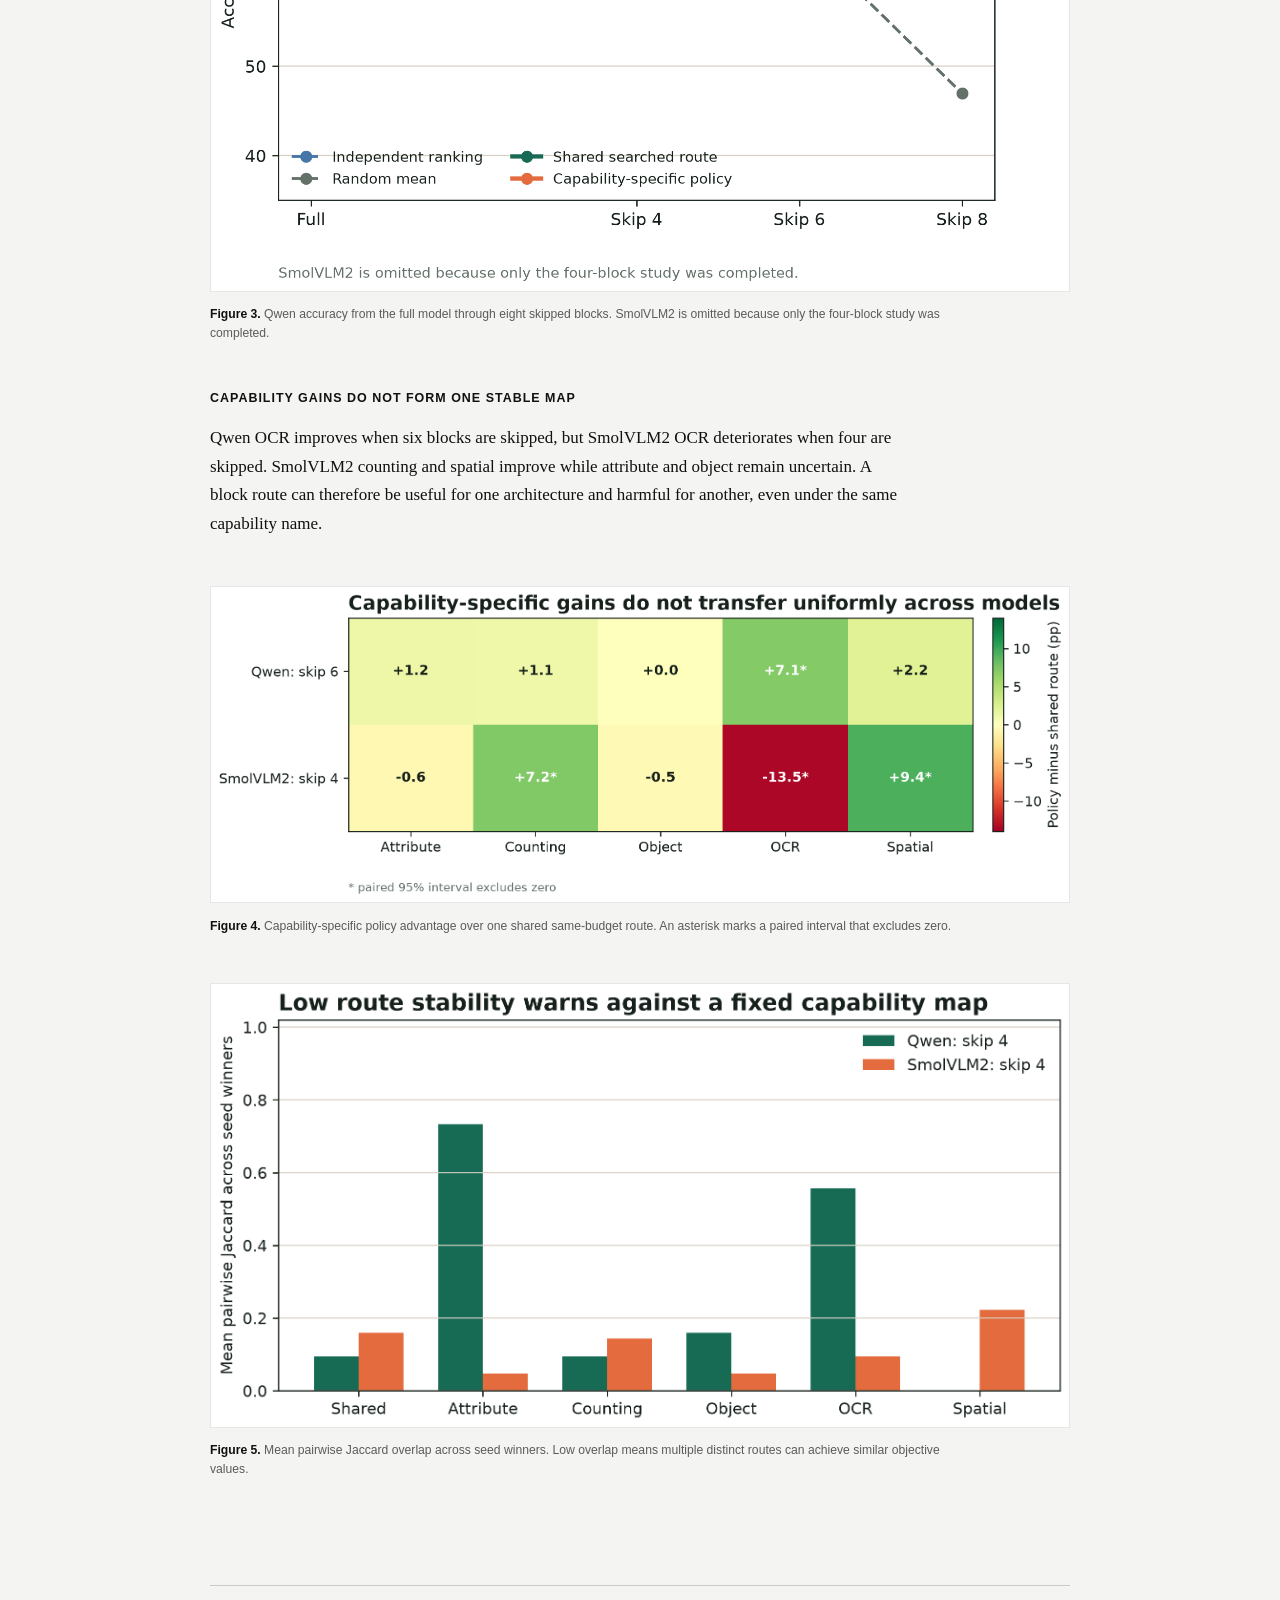
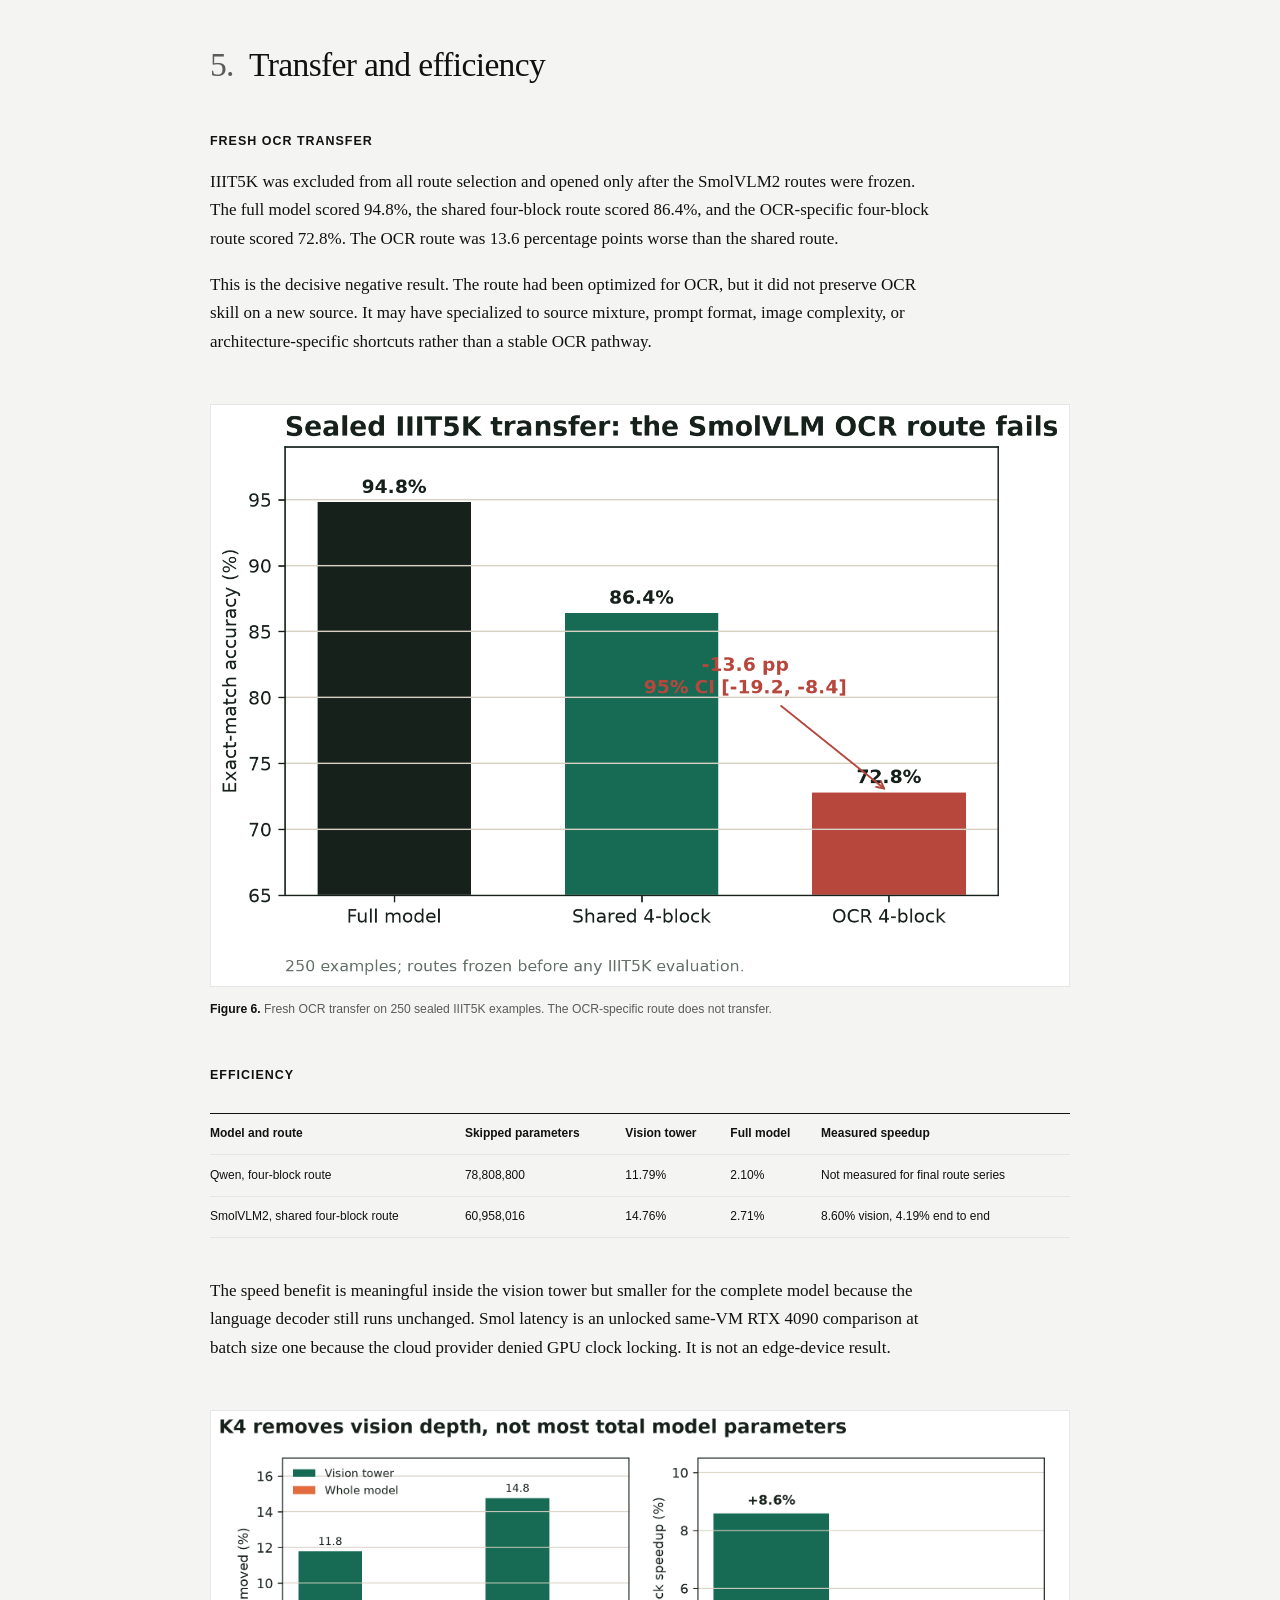
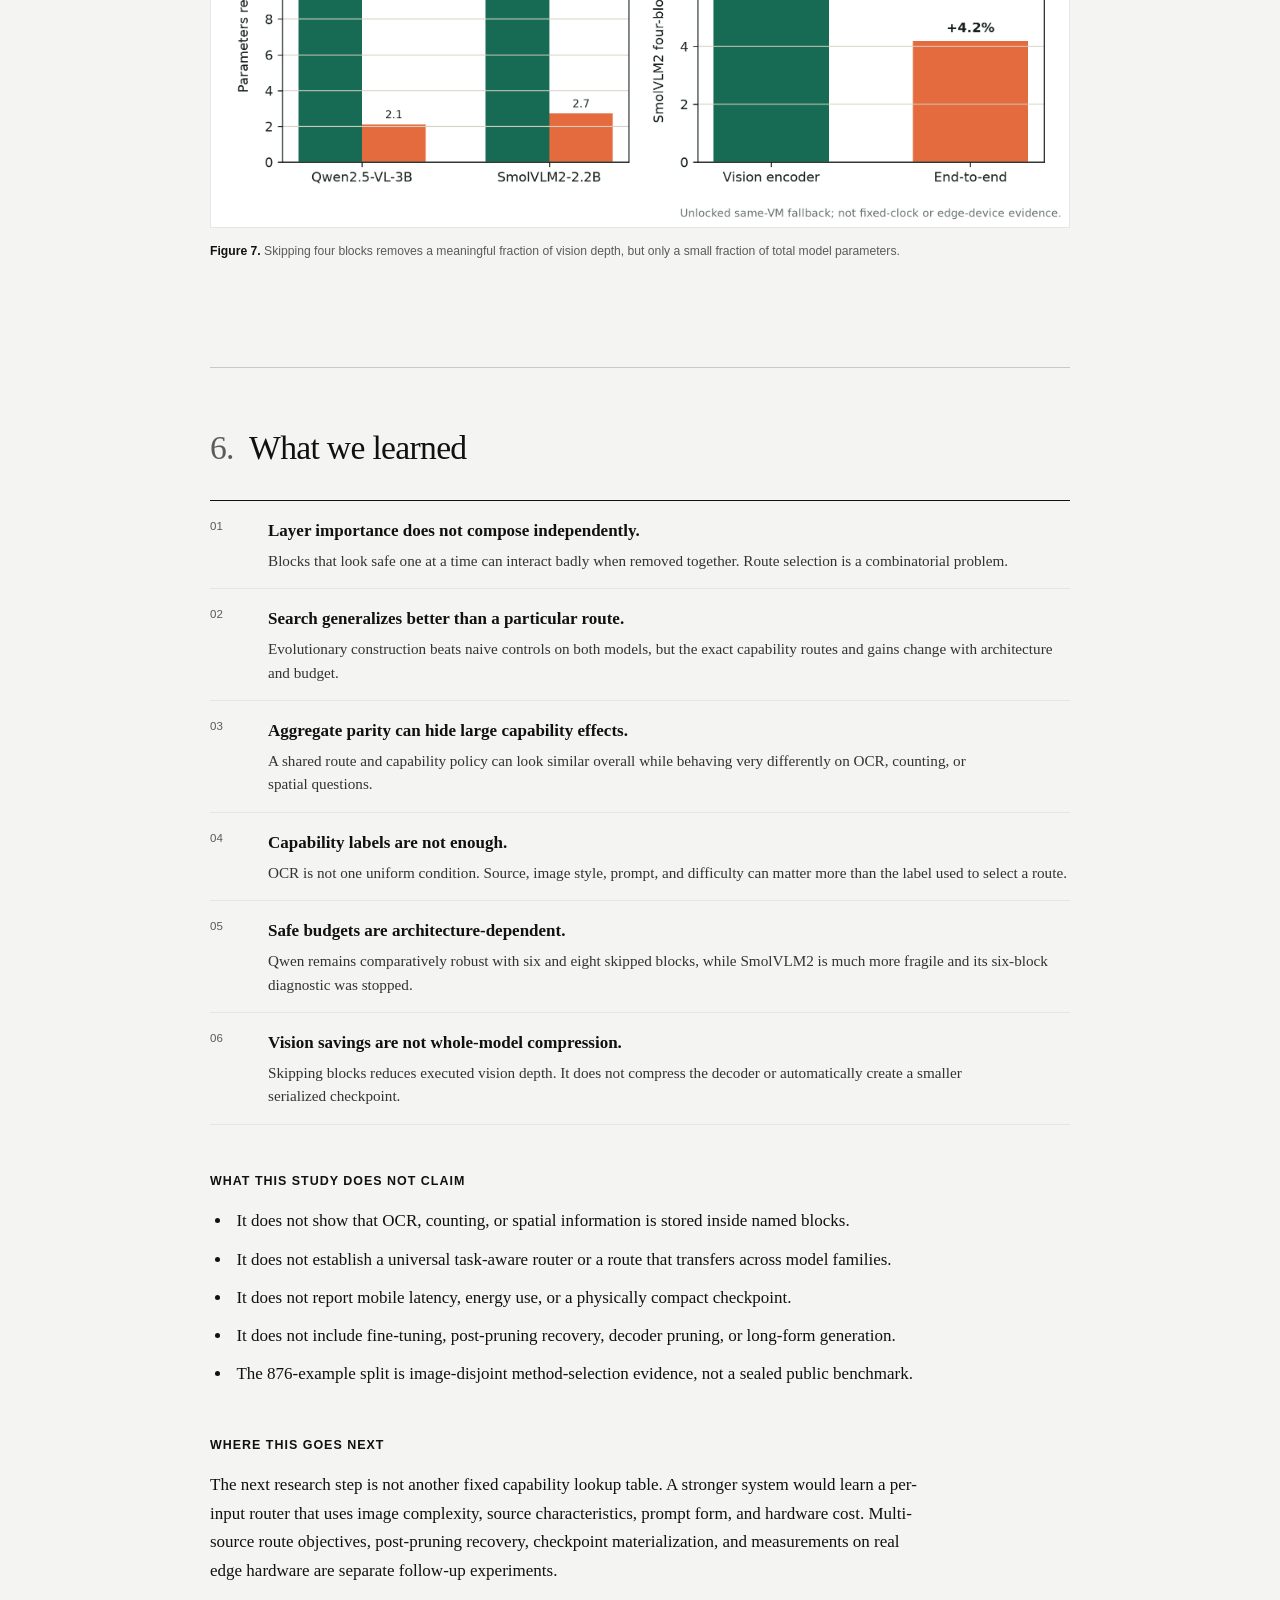
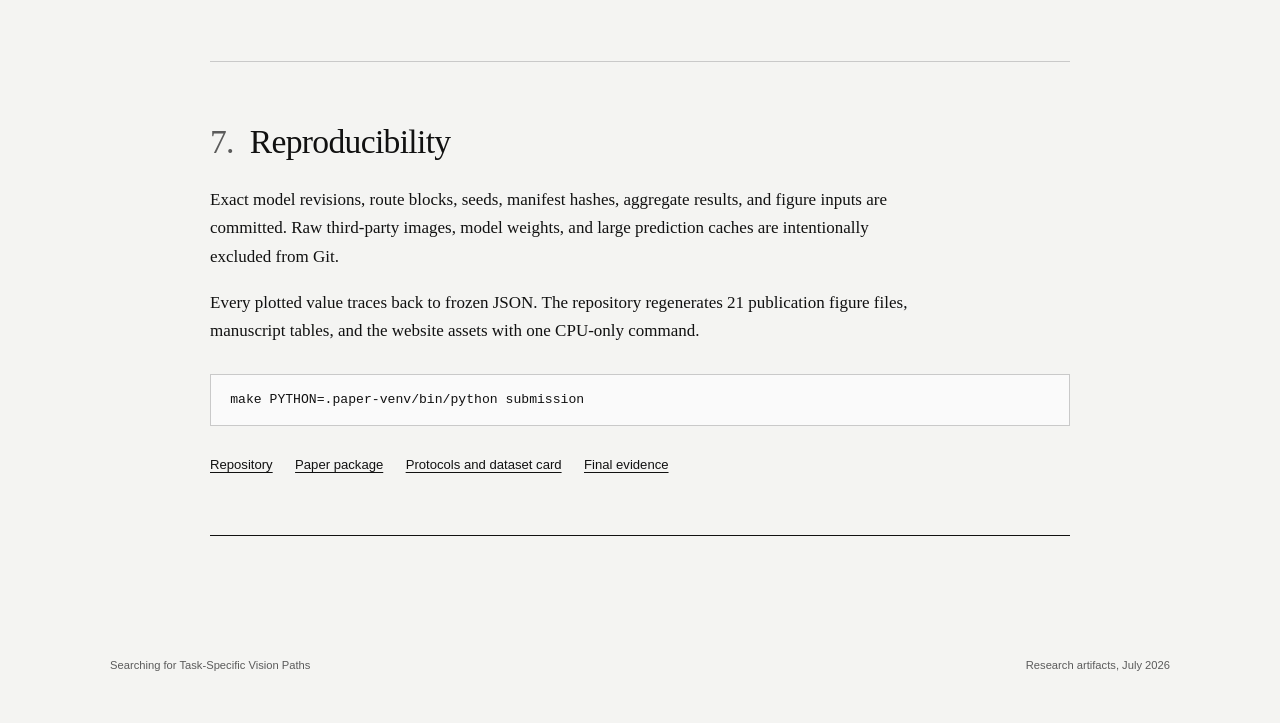
==== commit 65e32d70: "Explain route results clearly" ====
--- a/docs/index.html
+++ b/docs/index.html
@@ -3,7 +3,7 @@
 <head>
   <meta charset="utf-8">
   <meta name="viewport" content="width=device-width, initial-scale=1">
-  <meta name="description" content="An empirical study of task-specific vision-block pruning across Qwen2.5-VL and SmolVLM2.">
+  <meta name="description" content="An empirical study of evolutionary vision-block pruning across Qwen2.5-VL and SmolVLM2.">
   <title>Searching for Task-Specific Vision Paths</title>
   <link rel="stylesheet" href="styles.css">
 </head>
@@ -11,10 +11,11 @@
   <header class="site-header">
     <a class="wordmark" href="#top">Vision Pathways</a>
     <nav aria-label="Page navigation">
-      <a href="#abstract">Abstract</a>
+      <a href="#overview">Overview</a>
+      <a href="#setup">Setup</a>
+      <a href="#method">Method</a>
       <a href="#results">Results</a>
-      <a href="#method">Method</a>
-      <a href="#artifacts">Artifacts</a>
+      <a href="#lessons">Lessons</a>
     </nav>
   </header>
 
@@ -22,8 +23,8 @@
     <header class="paper-header">
       <p class="paper-type">Empirical study</p>
       <h1>Searching for Task-Specific Vision Paths</h1>
-      <p class="subtitle">Evolutionary block pruning across two vision-language model architectures</p>
-      <p class="metadata">Qwen2.5-VL and SmolVLM2<br>July 2026</p>
+      <p class="subtitle">Can a vision-language model skip different encoder blocks for different visual capabilities without losing accuracy?</p>
+      <p class="metadata">Qwen2.5-VL and SmolVLM2<br>Two architectures, five capabilities, matched skip budgets<br>July 2026</p>
       <p class="links">
         <a href="https://github.com/TarunTomar122/vision-pathways">Code and data</a>
         <a href="https://github.com/TarunTomar122/vision-pathways/tree/main/paper">Paper package</a>
@@ -32,80 +33,272 @@
 
     <section id="abstract" class="abstract">
       <h2>Abstract</h2>
-      <p>We study whether vision-transformer blocks can be skipped at inference time without meaningfully damaging model accuracy. At a fixed skip budget, evolutionary search finds stronger routes than simple layer ranking on both tested architectures. The harder result is equally important: capability-specific routes do not transfer reliably across datasets, so they should not be treated as universal layer maps.</p>
+      <p>Vision-language models execute the same vision stack for OCR, counting, object recognition, attributes, and spatial questions. We ask whether selected vision-transformer blocks can be replaced with identity operations at inference time, and whether the best skipped blocks depend on the requested capability. We evaluate Qwen2.5-VL-3B and SmolVLM2-2.2B on five capability buckets using matched skip budgets and source-aware evolutionary search. Search consistently finds stronger block combinations than independent layer ranking, contiguous removal, or random routes. When six Qwen blocks are skipped, choosing a separate route for each capability improves overall accuracy by 2.17 points over one shared six-block route, driven by a 7.10 point OCR gain. When four SmolVLM2 blocks are skipped, the capability policy is only +0.80 points overall because counting and spatial gains are offset by a 13.55 point OCR loss. On sealed IIIT5K, the Smol OCR-specific four-block route loses 13.6 points against its shared four-block route. Route construction is a combinatorial problem, aggregate accuracy can hide large capability changes, and capability labels alone do not define universal vision pathways.</p>
+    </section>
+
+    <aside class="contents" aria-label="Contents">
+      <p>On this page</p>
+      <ol>
+        <li><a href="#overview">Research question</a></li>
+        <li><a href="#setup">Models and data</a></li>
+        <li><a href="#method">Intervention and process</a></li>
+        <li><a href="#results">Results</a></li>
+        <li><a href="#transfer">Transfer and efficiency</a></li>
+        <li><a href="#lessons">What we learned</a></li>
+      </ol>
+    </aside>
+
+    <section id="overview">
+      <h2><span>1.</span> Research question</h2>
+      <p class="question">At the same number of skipped vision blocks, can combinatorial search preserve more accuracy than naive pruning, and can capability-specific routes beat one shared route?</p>
+      <p>A VLM first converts an image into visual tokens, transforms those tokens through a stack of vision blocks, projects them into the language model space, and then generates an answer with its decoder. Every query normally executes every vision block, even when the requested visual information differs substantially.</p>
+
+      <div class="pipeline" aria-label="Vision-language model processing pipeline">
+        <span>Image</span><b>&rarr;</b><span>Patch tokens</span><b>&rarr;</b><span>Vision blocks</span><b>&rarr;</b><span>Projected tokens</span><b>&rarr;</b><span>Language decoder</span><b>&rarr;</b><span>Answer</span>
+      </div>
+
+      <p>Our intervention changes only the vision-block stage. A <strong>route</strong> is a set of block indices to skip. K4, K6, and K8 mean that exactly four, six, or eight blocks are replaced with identity. The hidden state passes through unchanged at those positions, while every other vision block and the complete language decoder remain intact.</p>
+
+      <dl class="summary-grid">
+        <div><dt>2</dt><dd>model architectures</dd></div>
+        <div><dt>5</dt><dd>visual capabilities</dd></div>
+        <div><dt>1,780</dt><dd>discovery examples</dd></div>
+        <div><dt>876</dt><dd>selection examples</dd></div>
+        <div><dt>4, 6, 8</dt><dd>completed Qwen skip counts</dd></div>
+        <div><dt>4</dt><dd>completed SmolVLM2 skip count</dd></div>
+      </dl>
+
+      <h3>How to read the route names</h3>
+      <dl class="definition-list">
+        <div><dt>Full model</dt><dd>Skip zero blocks and execute the complete vision encoder.</dd></div>
+        <div><dt>One shared K-block route</dt><dd>Search selects one set of exactly K blocks. The same set is skipped for every OCR, counting, spatial, object, and attribute question.</dd></div>
+        <div><dt>Capability-specific K-block policy</dt><dd>Search selects five routes, each skipping exactly K blocks. The route matching the known capability label is used for each question.</dd></div>
+        <div><dt>Best found route</dt><dd>The strongest candidate evaluated by the frozen evolutionary procedure, not a proof of the global optimum across every possible combination.</dd></div>
+      </dl>
+      <p class="note"><strong>Interpretation boundary:</strong> these routes show which computations can be bypassed with limited behavioral damage. They do not show that OCR, counting, or another capability is stored inside a named block.</p>
+
+      <h3>What we are testing</h3>
+      <ol class="prose-list">
+        <li><strong>Construction:</strong> does evolutionary search find a better same-K block combination than independent layer scores, contiguous removal, or random routes?</li>
+        <li><strong>Specialization:</strong> does selecting a different same-size route for OCR, counting, spatial, object, or attribute questions outperform one shared searched route?</li>
+        <li><strong>Transfer:</strong> does a route selected for a capability continue to help on a fresh dataset from that capability?</li>
+        <li><strong>Efficiency:</strong> how much vision computation and whole-model latency does block skipping actually save?</li>
+      </ol>
+    </section>
+
+    <section id="setup">
+      <h2><span>2.</span> Models and data</h2>
+      <h3>Models</h3>
+      <p>Qwen2.5-VL is the primary study model. SmolVLM2 provides a separate architecture and scale check. Together they test whether a route-search result survives a change in vision depth and model family rather than appearing only in one network.</p>
+
+      <div class="table-wrap">
+        <table>
+          <thead><tr><th>Model</th><th>Vision blocks</th><th>Completed budgets</th><th>Role</th></tr></thead>
+          <tbody>
+            <tr><td>Qwen2.5-VL-3B-Instruct</td><td>32</td><td>4, 6, and 8 blocks</td><td>Primary budget study</td></tr>
+            <tr><td>SmolVLM2-2.2B-Instruct</td><td>27</td><td>4 blocks</td><td>Cross-model replication</td></tr>
+          </tbody>
+        </table>
+      </div>
+
+      <p class="note"><strong>Important:</strong> the SmolVLM2 diagnostic that skipped six blocks was stopped after its shared route lost 21.80 points. It has no completed matched controls or transfer result, so it is excluded from the final comparisons.</p>
+
+      <h3>Capability benchmark</h3>
+      <p>The discovery corpus contains 1,780 image-question pairs over 1,431 unique images. It combines controlled MME questions with natural examples from OCRBench, TallyQA, VSR, POPE, and VQAv2 Color. Answers are short and deterministically scorable.</p>
+
+      <div class="table-wrap">
+        <table>
+          <thead><tr><th>Capability</th><th>Representative sources</th><th>What the question tests</th><th>Selection rows</th></tr></thead>
+          <tbody>
+            <tr><td>Attribute</td><td>MME color, VQAv2 Color</td><td>Color or visual property</td><td>166</td></tr>
+            <tr><td>Counting</td><td>MME count, TallyQA</td><td>Number of visible objects</td><td>181</td></tr>
+            <tr><td>Object</td><td>MME existence, POPE</td><td>Whether an object is present</td><td>193</td></tr>
+            <tr><td>OCR</td><td>MME OCR, OCRBench</td><td>Text visible in the image</td><td>155</td></tr>
+            <tr><td>Spatial</td><td>MME position, VSR</td><td>Relative position or relation</td><td>181</td></tr>
+          </tbody>
+          <tfoot><tr><th colspan="3">Method-selection total</th><th>876</th></tr></tfoot>
+        </table>
+      </div>
+
+      <h3>Data separation</h3>
+      <dl class="definition-list">
+        <div><dt>Search partition</dt><dd>904 rows used for route optimization and development diagnostics. Source-balanced scouts reduce early search cost.</dd></div>
+        <div><dt>Selection partition</dt><dd>876 image-disjoint rows used to choose among frozen finalists and compare matched controls. It is method-selection evidence, not a new sealed public benchmark.</dd></div>
+        <div><dt>Fresh transfer</dt><dd>250 IIIT5K word images excluded from all route selection. They were opened only after SmolVLM2 routes were frozen.</dd></div>
+      </dl>
+    </section>
+
+    <section id="method">
+      <h2><span>3.</span> Intervention and process</h2>
+      <h3>Identity block skipping</h3>
+      <p>For a skipped block, its output is replaced by its input. No weights are deleted during evaluation, and no fine-tuning, distillation, prompt tuning, or repair is performed. This isolates the effect of executing fewer dense vision blocks.</p>
+      <pre class="equation"><code>For skipped block l: h[l + 1] = h[l]</code></pre>
+      <p>All comparisons within a result row skip the same number of blocks. A capability-specific six-block route is compared with a shared six-block route and six-block controls. The full model is an accuracy reference, not a matched-compute route.</p>
+
+      <h3>Baselines</h3>
+      <div class="table-wrap">
+        <table>
+          <thead><tr><th>Route family</th><th>How blocks are chosen</th><th>Purpose</th></tr></thead>
+          <tbody>
+            <tr><td>Independent ranking</td><td>Combine blocks with the smallest individual accuracy damage</td><td>Tests whether single-block scores compose</td></tr>
+            <tr><td>Contiguous</td><td>Remove the least-damaging adjacent run of K blocks</td><td>Simple structured baseline</td></tr>
+            <tr><td>Random</td><td>Three deterministic random K-block routes</td><td>Measures uninformed route quality</td></tr>
+            <tr><td>Shared searched route</td><td>Optimize one K-block route across all capabilities and sources</td><td>Best found single route</td></tr>
+            <tr><td>Capability-specific policy</td><td>Optimize one K-block route per capability with collateral-loss control</td><td>Tests capability specialization</td></tr>
+          </tbody>
+        </table>
+      </div>
+
+      <h3>Evolutionary search</h3>
+      <p>The optimizer uses a population of 16 routes, three evaluated generations, and three independent seeds. The shared-route loss combines source-balanced mean drop, worst-source drop, and source variability. The capability-route loss adds target-capability damage and collateral damage to other capabilities. Pareto selection, mutation, and crossover produce new routes.</p>
+
+      <figure>
+        <img src="assets/generated-method-overview.png" alt="Compact evolutionary route search workflow with six stages">
+        <figcaption><span>Figure 1.</span> Route search evaluates candidates on balanced scouts, advances finalists through development evaluation, freezes one winner per objective, and then audits transfer.</figcaption>
+      </figure>
+
+      <h3>End-to-end process</h3>
+      <ol class="process-list">
+        <li><div><strong>Establish the full-model reference.</strong><p>Run every example with all vision blocks active and cache deterministic greedy predictions.</p></div></li>
+        <li><div><strong>Measure individual block sensitivity.</strong><p>Skip one block at a time to build the initial task-by-block map. This is diagnostic evidence, not the final route rule.</p></div></li>
+        <li><div><strong>Build equal-skip controls.</strong><p>Construct independent, contiguous, and random routes that skip the same four, six, or eight blocks as the searched route.</p></div></li>
+        <li><div><strong>Search combinations.</strong><p>Optimize one shared route and five capability-specific routes with three evolutionary seeds and source-balanced objectives.</p></div></li>
+        <li><div><strong>Evaluate and freeze finalists.</strong><p>Use a 300-row development evaluation, then the complete 876-row selection partition. Freeze routes before any fresh transfer result is viewed.</p></div></li>
+        <li><div><strong>Compare paired predictions.</strong><p>Report exact accuracy differences and paired bootstrap 95% intervals on identical examples.</p></div></li>
+        <li><div><strong>Audit transfer and speed.</strong><p>Open sealed IIIT5K for Smol OCR transfer and measure batch-size-one latency on the same RTX 4090 VM.</p></div></li>
+      </ol>
+
+      <p class="note"><strong>Earlier diagnostics:</strong> the repository also retains progressive independent routes, activation rescue, low-rank feature-gap repair, interaction-aware beam search, and earlier latency audits. Those experiments motivated source-balanced combinatorial search, but they are supporting evidence rather than separate headline claims.</p>
     </section>
 
     <section id="results">
-      <h2><span>1.</span> Main findings</h2>
+      <h2><span>4.</span> Results</h2>
+      <p>The strongest general result is about <strong>how routes are constructed</strong>. Evolutionary search beats naive combinations on both architectures. The result for <strong>whether a capability should use a different route</strong> is mixed and often uncertain.</p>
+
       <div class="finding-list">
-        <div>
-          <strong>+4.91 pp</strong>
-          <p>SmolVLM2 evolved generic K4 compared with independent ranking.</p>
-        </div>
-        <div>
-          <strong>+8.90 pp</strong>
-          <p>SmolVLM2 evolved task K4 compared with task-independent ranking.</p>
-        </div>
-        <div>
-          <strong>+2.17 pp</strong>
-          <p>Qwen K6 task route compared with its evolved generic route.</p>
-        </div>
-        <div>
-          <strong>-13.6 pp</strong>
-          <p>SmolVLM2 OCR route compared with its generic K4 route on sealed IIIT5K.</p>
-        </div>
-      </div>
-
-      <figure>
-        <img src="assets/generated-matched-k4-controls.png" alt="Matched K4 accuracy controls on Qwen and SmolVLM2">
-        <figcaption><span>Figure 1.</span> Matched K4 accuracy on the 876-example image-disjoint method-selection split. Search improves route construction on both architectures.</figcaption>
-      </figure>
-
-      <p>Qwen is completed at K4, K6, and K8. SmolVLM2 is a separate K4 replication, and no missing points are interpolated. The evidence supports combinatorial route search, but not a universal capability-to-layer map.</p>
-
-      <figure>
-        <img src="assets/generated-cross-model-capability-heatmap.png" alt="Task-route advantage across capabilities and models">
-        <figcaption><span>Figure 2.</span> Capability-route advantage over an evolved generic route at the same budget. Qwen K6 and SmolVLM2 K4 are their most informative completed settings, not identical model budgets.</figcaption>
-      </figure>
-    </section>
-
-    <section id="method">
-      <h2><span>2.</span> Method</h2>
-      <p>Each candidate route replaces exactly K vision-transformer blocks with identity operations. At a fixed K, evolutionary search balances mean loss, worst-source loss, source variability, and collateral capability damage. No model weights are updated.</p>
-
-      <figure>
-        <img src="assets/generated-method-overview.png" alt="Evolutionary route search from initialization through frozen route selection">
-        <figcaption><span>Figure 3.</span> Three-seed, source-aware route search. Every final comparison uses routes with the same skip budget.</figcaption>
-      </figure>
-    </section>
-
-    <section>
-      <h2><span>3.</span> Sealed transfer</h2>
-      <p>IIIT5K was excluded from route selection and opened only after the routes were frozen. The internally selected OCR route performed 13.6 percentage points worse than the generic K4 route, with a paired 95% interval of [-19.2, -8.4]. This narrows the claim: route search is reproducible, but capability labels alone do not define stable pathways.</p>
-
-      <figure>
-        <img src="assets/generated-fresh-ocr-transfer.png" alt="Full, generic K4, and OCR-specific K4 SmolVLM2 accuracy on IIIT5K">
-        <figcaption><span>Figure 4.</span> Fresh OCR transfer on sealed IIIT5K. The task-specific route does not transfer.</figcaption>
-      </figure>
-    </section>
-
-    <section>
-      <h2><span>4.</span> Efficiency</h2>
-      <p>Skipping four blocks creates meaningful savings inside the vision encoder and modest savings for the whole model. SmolVLM2 measured an 8.60% vision speedup and a 4.19% end-to-end speedup. This is an unlocked same-VM RTX 4090 fallback measurement, not an edge-device result.</p>
-
-      <figure>
-        <img src="assets/generated-efficiency-summary.png" alt="K4 parameter reduction and SmolVLM2 latency speedup">
-        <figcaption><span>Figure 5.</span> Parameter and latency effects at K4.</figcaption>
-      </figure>
+        <div><strong>+4.91 pp</strong><p>The searched SmolVLM2 shared four-block route compared with selecting four blocks from independent one-block rankings, paired 95% interval [1.83, 7.99].</p></div>
+        <div><strong>+8.90 pp</strong><p>The searched SmolVLM2 capability-specific four-block policy compared with independently constructed task routes, paired 95% interval [5.82, 11.99].</p></div>
+        <div><strong>+2.17 pp</strong><p>The Qwen capability-specific six-block policy compared with one shared six-block route, paired 95% interval [0.00, 4.34].</p></div>
+        <div><strong>-13.6 pp</strong><p>The SmolVLM2 OCR-specific four-block route compared with one shared four-block route on sealed IIIT5K, paired 95% interval [-19.2, -8.4].</p></div>
+      </div>
+
+      <div class="table-wrap">
+        <table>
+          <thead><tr><th>Model</th><th>Blocks skipped</th><th>Full model</th><th>One shared route</th><th>Capability-specific policy</th><th>Policy minus shared</th><th>Paired 95% interval</th></tr></thead>
+          <tbody>
+            <tr><td>Qwen2.5-VL-3B</td><td>4 of 32</td><td>83.68</td><td>81.28</td><td>81.39</td><td>+0.11</td><td>[-1.83, 2.05]</td></tr>
+            <tr><td>Qwen2.5-VL-3B</td><td>6 of 32</td><td>83.68</td><td>79.11</td><td>81.28</td><td>+2.17</td><td>[0.00, 4.34]</td></tr>
+            <tr><td>Qwen2.5-VL-3B</td><td>8 of 32</td><td>83.68</td><td>75.91</td><td>76.60</td><td>+0.68</td><td>[-1.71, 3.08]</td></tr>
+            <tr><td>SmolVLM2-2.2B</td><td>4 of 27</td><td>82.65</td><td>72.49</td><td>73.29</td><td>+0.80</td><td>[-1.94, 3.54]</td></tr>
+          </tbody>
+        </table>
+      </div>
+
+      <h3>How to interpret each model</h3>
+      <dl class="definition-list">
+        <div><dt>Qwen, four skipped</dt><dd>The shared route reaches 81.28%, only 2.40 points below the full model. Capability-specific routes add only 0.11 points overall.</dd></div>
+        <div><dt>Qwen, six skipped</dt><dd>The capability policy reaches 81.28%, 2.17 points above the shared six-block route. It matches the shared four-block route while skipping two additional blocks.</dd></div>
+        <div><dt>Qwen, eight skipped</dt><dd>The capability policy adds only 0.68 points and its interval crosses zero. Eight skipped blocks remain substantially below the full model.</dd></div>
+        <div><dt>SmolVLM2, four skipped</dt><dd>The shared route is 10.16 points below the full model, showing greater fragility. Search still beats independent construction by 4.91 points.</dd></div>
+      </dl>
+
+      <h3>Aggregate accuracy hides capability changes</h3>
+      <p>Similar overall accuracy does not mean the shared and capability-specific policies behave similarly. Positive and negative capability effects can cancel when averaged.</p>
+      <dl class="definition-list">
+        <div><dt>Qwen, six skipped</dt><dd>The policy is +2.17 points overall, but OCR alone improves by +7.10 points [0.65, 14.19]. The overall average understates the strongest capability gain.</dd></div>
+        <div><dt>SmolVLM2, four skipped</dt><dd>The policy is only +0.80 points overall, but counting improves by +7.18, spatial by +9.39, and OCR falls by -13.55 points. Large effects cancel in the aggregate.</dd></div>
+      </dl>
+
+      <figure>
+        <img src="assets/generated-matched-k4-controls.png" alt="Matched four-block accuracy controls on Qwen and SmolVLM2">
+        <figcaption><span>Figure 2.</span> Matched four-block controls on the 876-example selection partition. Every route skips exactly four blocks.</figcaption>
+      </figure>
+
+      <h3>Budget matters</h3>
+      <p>On Qwen, removing more blocks predictably lowers absolute accuracy. Search becomes more useful at aggressive budgets because random and contiguous routes degrade quickly. Six skipped blocks is the most informative capability-routing setting: the capability-specific policy recovers 2.17 points over one shared six-block route, driven most clearly by OCR at +7.10 points [0.65, 14.19].</p>
+
+      <figure>
+        <img src="assets/generated-qwen-accuracy-by-budget.png" alt="Qwen accuracy by skipped-block budget">
+        <figcaption><span>Figure 3.</span> Qwen accuracy from the full model through eight skipped blocks. SmolVLM2 is omitted because only the four-block study was completed.</figcaption>
+      </figure>
+
+      <h3>Capability gains do not form one stable map</h3>
+      <p>Qwen OCR improves when six blocks are skipped, but SmolVLM2 OCR deteriorates when four are skipped. SmolVLM2 counting and spatial improve while attribute and object remain uncertain. A block route can therefore be useful for one architecture and harmful for another, even under the same capability name.</p>
+
+      <figure>
+        <img src="assets/generated-cross-model-capability-heatmap.png" alt="Capability-policy advantage over one shared route across capabilities and models">
+        <figcaption><span>Figure 4.</span> Capability-specific policy advantage over one shared same-budget route. An asterisk marks a paired interval that excludes zero.</figcaption>
+      </figure>
+
+      <figure>
+        <img src="assets/generated-route-stability.png" alt="Route stability across evolutionary seeds">
+        <figcaption><span>Figure 5.</span> Mean pairwise Jaccard overlap across seed winners. Low overlap means multiple distinct routes can achieve similar objective values.</figcaption>
+      </figure>
+    </section>
+
+    <section id="transfer">
+      <h2><span>5.</span> Transfer and efficiency</h2>
+      <h3>Fresh OCR transfer</h3>
+      <p>IIIT5K was excluded from all route selection and opened only after the SmolVLM2 routes were frozen. The full model scored 94.8%, the shared four-block route scored 86.4%, and the OCR-specific four-block route scored 72.8%. The OCR route was 13.6 percentage points worse than the shared route.</p>
+      <p>This is the decisive negative result. The route had been optimized for OCR, but it did not preserve OCR skill on a new source. It may have specialized to source mixture, prompt format, image complexity, or architecture-specific shortcuts rather than a stable OCR pathway.</p>
+
+      <figure>
+        <img src="assets/generated-fresh-ocr-transfer.png" alt="Full model, shared four-block route, and OCR-specific four-block SmolVLM2 accuracy on IIIT5K">
+        <figcaption><span>Figure 6.</span> Fresh OCR transfer on 250 sealed IIIT5K examples. The OCR-specific route does not transfer.</figcaption>
+      </figure>
+
+      <h3>Efficiency</h3>
+      <div class="table-wrap">
+        <table>
+          <thead><tr><th>Model and route</th><th>Skipped parameters</th><th>Vision tower</th><th>Full model</th><th>Measured speedup</th></tr></thead>
+          <tbody>
+            <tr><td>Qwen, four-block route</td><td>78,808,800</td><td>11.79%</td><td>2.10%</td><td>Not measured for final route series</td></tr>
+            <tr><td>SmolVLM2, shared four-block route</td><td>60,958,016</td><td>14.76%</td><td>2.71%</td><td>8.60% vision, 4.19% end to end</td></tr>
+          </tbody>
+        </table>
+      </div>
+      <p>The speed benefit is meaningful inside the vision tower but smaller for the complete model because the language decoder still runs unchanged. Smol latency is an unlocked same-VM RTX 4090 comparison at batch size one because the cloud provider denied GPU clock locking. It is not an edge-device result.</p>
+
+      <figure>
+        <img src="assets/generated-efficiency-summary.png" alt="Four-block parameter reduction and SmolVLM2 latency speedup">
+        <figcaption><span>Figure 7.</span> Skipping four blocks removes a meaningful fraction of vision depth, but only a small fraction of total model parameters.</figcaption>
+      </figure>
+    </section>
+
+    <section id="lessons">
+      <h2><span>6.</span> What we learned</h2>
+      <ol class="takeaways">
+        <li><div><strong>Layer importance does not compose independently.</strong><p>Blocks that look safe one at a time can interact badly when removed together. Route selection is a combinatorial problem.</p></div></li>
+        <li><div><strong>Search generalizes better than a particular route.</strong><p>Evolutionary construction beats naive controls on both models, but the exact capability routes and gains change with architecture and budget.</p></div></li>
+        <li><div><strong>Aggregate parity can hide large capability effects.</strong><p>A shared route and capability policy can look similar overall while behaving very differently on OCR, counting, or spatial questions.</p></div></li>
+        <li><div><strong>Capability labels are not enough.</strong><p>OCR is not one uniform condition. Source, image style, prompt, and difficulty can matter more than the label used to select a route.</p></div></li>
+        <li><div><strong>Safe budgets are architecture-dependent.</strong><p>Qwen remains comparatively robust with six and eight skipped blocks, while SmolVLM2 is much more fragile and its six-block diagnostic was stopped.</p></div></li>
+        <li><div><strong>Vision savings are not whole-model compression.</strong><p>Skipping blocks reduces executed vision depth. It does not compress the decoder or automatically create a smaller serialized checkpoint.</p></div></li>
+      </ol>
+
+      <h3>What this study does not claim</h3>
+      <ul class="prose-list">
+        <li>It does not show that OCR, counting, or spatial information is stored inside named blocks.</li>
+        <li>It does not establish a universal task-aware router or a route that transfers across model families.</li>
+        <li>It does not report mobile latency, energy use, or a physically compact checkpoint.</li>
+        <li>It does not include fine-tuning, post-pruning recovery, decoder pruning, or long-form generation.</li>
+        <li>The 876-example split is image-disjoint method-selection evidence, not a sealed public benchmark.</li>
+      </ul>
+
+      <h3>Where this goes next</h3>
+      <p>The next research step is not another fixed capability lookup table. A stronger system would learn a per-input router that uses image complexity, source characteristics, prompt form, and hardware cost. Multi-source route objectives, post-pruning recovery, checkpoint materialization, and measurements on real edge hardware are separate follow-up experiments.</p>
     </section>
 
     <section id="artifacts" class="artifacts">
-      <h2><span>5.</span> Reproducibility</h2>
-      <p>Every plotted value traces back to committed frozen JSON. The repository regenerates 21 figure files, manuscript tables, and a machine-checkable paper data manifest with one CPU-only command.</p>
+      <h2><span>7.</span> Reproducibility</h2>
+      <p>Exact model revisions, route blocks, seeds, manifest hashes, aggregate results, and figure inputs are committed. Raw third-party images, model weights, and large prediction caches are intentionally excluded from Git.</p>
+      <p>Every plotted value traces back to frozen JSON. The repository regenerates 21 publication figure files, manuscript tables, and the website assets with one CPU-only command.</p>
       <pre><code>make PYTHON=.paper-venv/bin/python submission</code></pre>
       <p class="links">
-        <a href="https://github.com/TarunTomar122/vision-pathways/tree/main/paper">Open paper package</a>
-        <a href="https://github.com/TarunTomar122/vision-pathways/tree/main/results/cross-model-replication-k4">Inspect final evidence</a>
+        <a href="https://github.com/TarunTomar122/vision-pathways">Repository</a>
+        <a href="https://github.com/TarunTomar122/vision-pathways/tree/main/paper">Paper package</a>
+        <a href="https://github.com/TarunTomar122/vision-pathways/tree/main/research-docs">Protocols and dataset card</a>
+        <a href="https://github.com/TarunTomar122/vision-pathways/tree/main/results/cross-model-replication-k4">Final evidence</a>
       </p>
     </section>
   </main>
--- a/docs/styles.css
+++ b/docs/styles.css
@@ -176,6 +176,216 @@
   font-size: 1.08rem;
 }
 
+h3 {
+  margin: 3rem 0 1rem;
+  font-family: "Helvetica Neue", Helvetica, Arial, sans-serif;
+  font-size: 0.78rem;
+  font-weight: 700;
+  letter-spacing: 0.08em;
+  line-height: 1.4;
+  text-transform: uppercase;
+}
+
+.contents {
+  padding: 1.5rem 0;
+  border-bottom: 1px solid var(--line);
+  font-family: "Helvetica Neue", Helvetica, Arial, sans-serif;
+  font-size: 0.78rem;
+}
+
+.contents p {
+  margin: 0 0 0.55rem;
+  font-weight: 700;
+  letter-spacing: 0.08em;
+  text-transform: uppercase;
+}
+
+.contents ol {
+  margin: 0;
+  padding-left: 1.2rem;
+  display: grid;
+  grid-template-columns: repeat(2, minmax(0, 1fr));
+  gap: 0.2rem 2rem;
+}
+
+.question {
+  max-width: 780px;
+  margin: 0 0 2rem;
+  font-size: clamp(1.35rem, 2.8vw, 1.8rem);
+  line-height: 1.4;
+}
+
+.pipeline {
+  margin: 2.3rem 0;
+  padding: 1rem 0;
+  display: flex;
+  align-items: center;
+  gap: 0.6rem;
+  overflow-x: auto;
+  border-top: 1px solid var(--ink);
+  border-bottom: 1px solid var(--ink);
+  font-family: "Helvetica Neue", Helvetica, Arial, sans-serif;
+  font-size: 0.72rem;
+  white-space: nowrap;
+}
+
+.pipeline span {
+  font-weight: 600;
+}
+
+.pipeline b {
+  color: var(--muted);
+  font-weight: 400;
+}
+
+.summary-grid {
+  margin: 2.5rem 0 3rem;
+  display: grid;
+  grid-template-columns: repeat(3, minmax(0, 1fr));
+  border-top: 1px solid var(--ink);
+}
+
+.summary-grid div {
+  padding: 1rem 0.8rem 1rem 0;
+  border-bottom: 1px solid var(--soft-line);
+}
+
+.summary-grid dt {
+  font-size: 1.35rem;
+  font-variant-numeric: tabular-nums;
+}
+
+.summary-grid dd {
+  margin: 0.2rem 0 0;
+  color: var(--muted);
+  font-family: "Helvetica Neue", Helvetica, Arial, sans-serif;
+  font-size: 0.74rem;
+  line-height: 1.4;
+}
+
+.prose-list {
+  max-width: 740px;
+  padding-left: 1.35rem;
+}
+
+.prose-list li {
+  margin: 0.6rem 0;
+  padding-left: 0.3rem;
+}
+
+.table-wrap {
+  width: 100%;
+  margin: 1.8rem 0 2.4rem;
+  overflow-x: auto;
+  border-top: 1px solid var(--ink);
+}
+
+table {
+  width: 100%;
+  min-width: 680px;
+  border-collapse: collapse;
+  font-family: "Helvetica Neue", Helvetica, Arial, sans-serif;
+  font-size: 0.75rem;
+  line-height: 1.45;
+  font-variant-numeric: tabular-nums;
+}
+
+th,
+td {
+  padding: 0.72rem 0.7rem 0.72rem 0;
+  border-bottom: 1px solid var(--soft-line);
+  text-align: left;
+  vertical-align: top;
+}
+
+th {
+  font-weight: 700;
+}
+
+tfoot th {
+  border-bottom-color: var(--ink);
+}
+
+.note {
+  margin: 2rem 0;
+  padding: 0.9rem 0 0.9rem 1rem;
+  border-left: 2px solid var(--ink);
+  color: #333;
+  font-family: "Helvetica Neue", Helvetica, Arial, sans-serif;
+  font-size: 0.8rem;
+  line-height: 1.55;
+}
+
+.definition-list {
+  margin: 1.8rem 0 0;
+  border-top: 1px solid var(--ink);
+}
+
+.definition-list div {
+  display: grid;
+  grid-template-columns: 155px 1fr;
+  gap: 1.5rem;
+  padding: 0.9rem 0;
+  border-bottom: 1px solid var(--soft-line);
+}
+
+.definition-list dt {
+  font-family: "Helvetica Neue", Helvetica, Arial, sans-serif;
+  font-size: 0.76rem;
+  font-weight: 700;
+}
+
+.definition-list dd {
+  margin: 0;
+  font-size: 0.94rem;
+  line-height: 1.55;
+}
+
+.equation {
+  max-width: 520px;
+}
+
+.process-list,
+.takeaways {
+  margin: 2rem 0 0;
+  padding: 0;
+  list-style: none;
+  counter-reset: item;
+  border-top: 1px solid var(--ink);
+}
+
+.process-list li,
+.takeaways li {
+  counter-increment: item;
+  display: grid;
+  grid-template-columns: 42px 1fr;
+  gap: 1rem;
+  padding: 1rem 0;
+  border-bottom: 1px solid var(--soft-line);
+}
+
+.process-list li::before,
+.takeaways li::before {
+  content: counter(item, decimal-leading-zero);
+  color: var(--muted);
+  font-family: "Helvetica Neue", Helvetica, Arial, sans-serif;
+  font-size: 0.72rem;
+  font-variant-numeric: tabular-nums;
+}
+
+.process-list strong,
+.takeaways strong {
+  font-weight: 600;
+}
+
+.process-list p,
+.takeaways p {
+  margin: 0.2rem 0 0;
+  color: #333;
+  font-size: 0.95rem;
+  line-height: 1.55;
+}
+
 .finding-list {
   margin: 2.5rem 0 3.5rem;
   border-top: 1px solid var(--ink);
@@ -212,7 +422,6 @@
   width: 100%;
   height: auto;
   border: 1px solid var(--soft-line);
-  filter: grayscale(1);
 }
 
 figcaption {
@@ -284,8 +493,21 @@
     gap: 0.7rem;
   }
 
+  .contents ol {
+    grid-template-columns: 1fr;
+  }
+
   section {
     padding: 2.8rem 0;
+  }
+
+  .summary-grid {
+    grid-template-columns: repeat(2, minmax(0, 1fr));
+  }
+
+  .definition-list div {
+    grid-template-columns: 1fr;
+    gap: 0.35rem;
   }
 
   .finding-list > div {
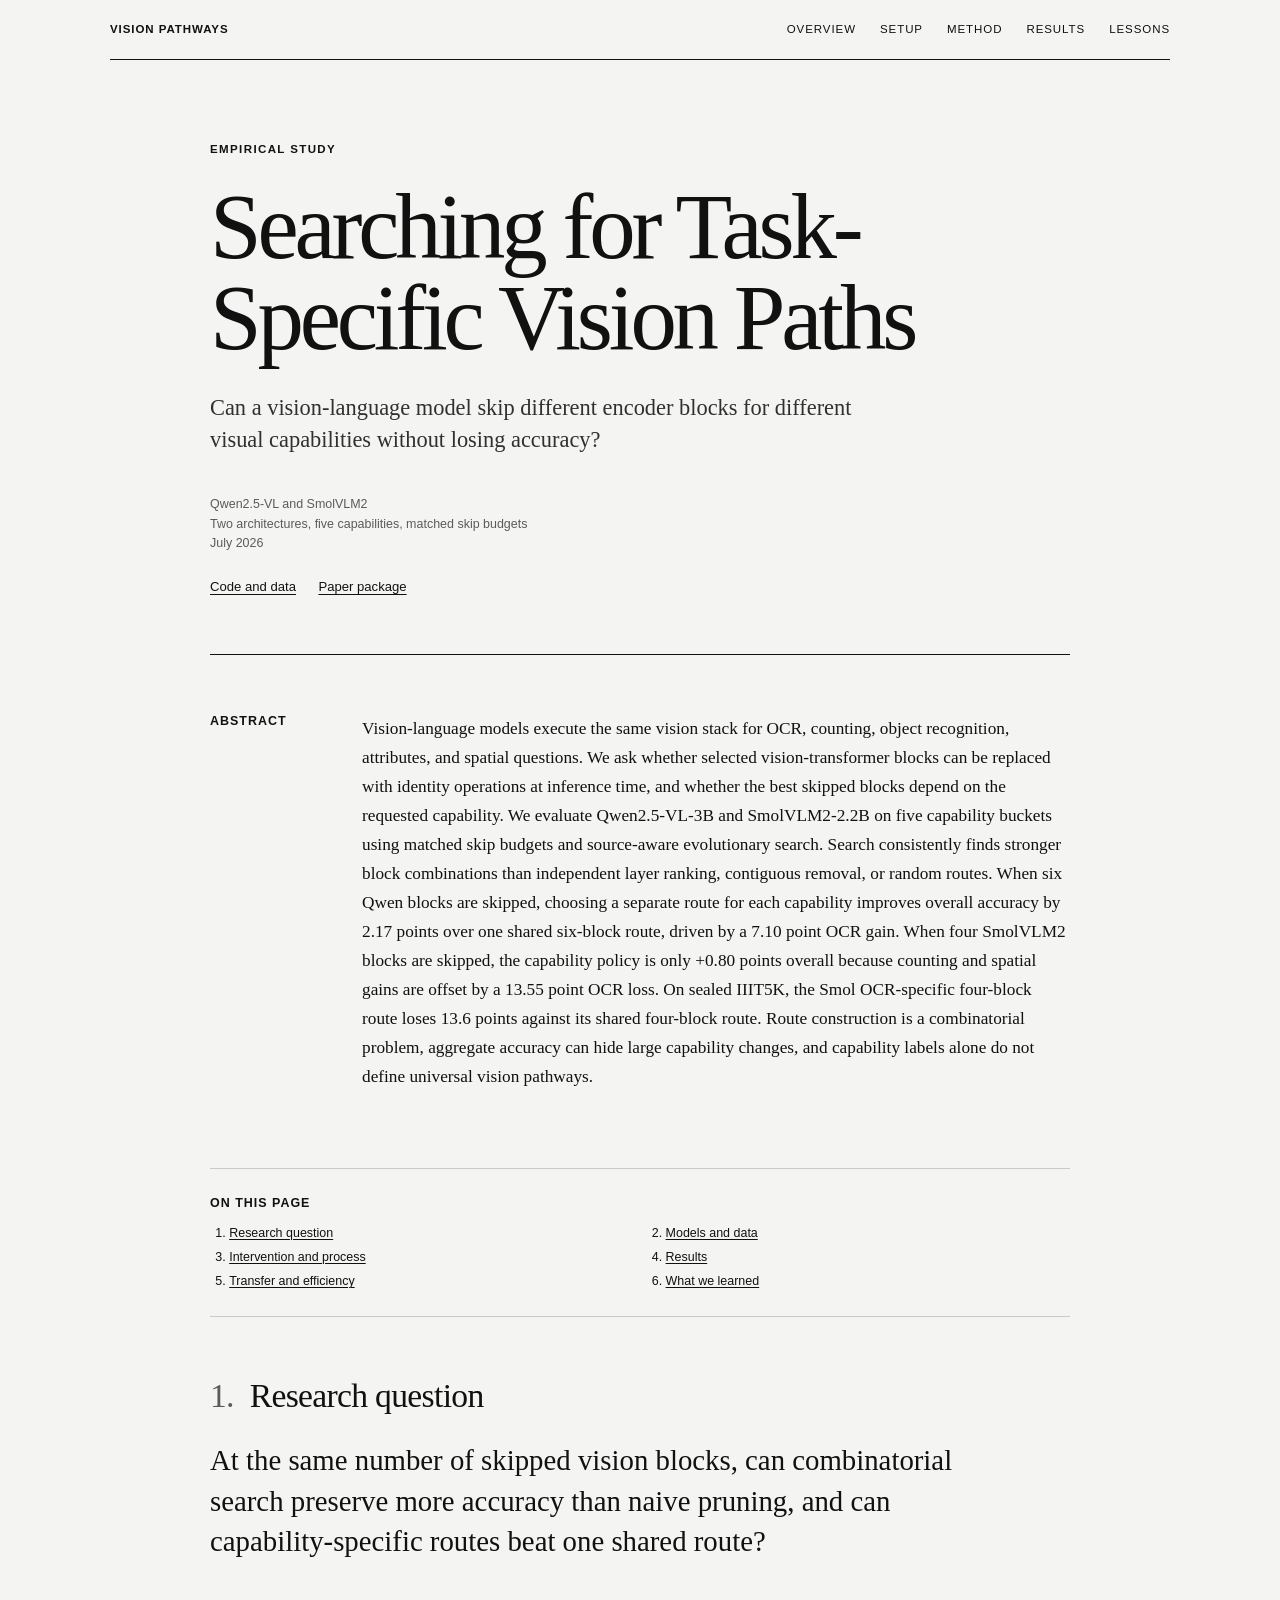
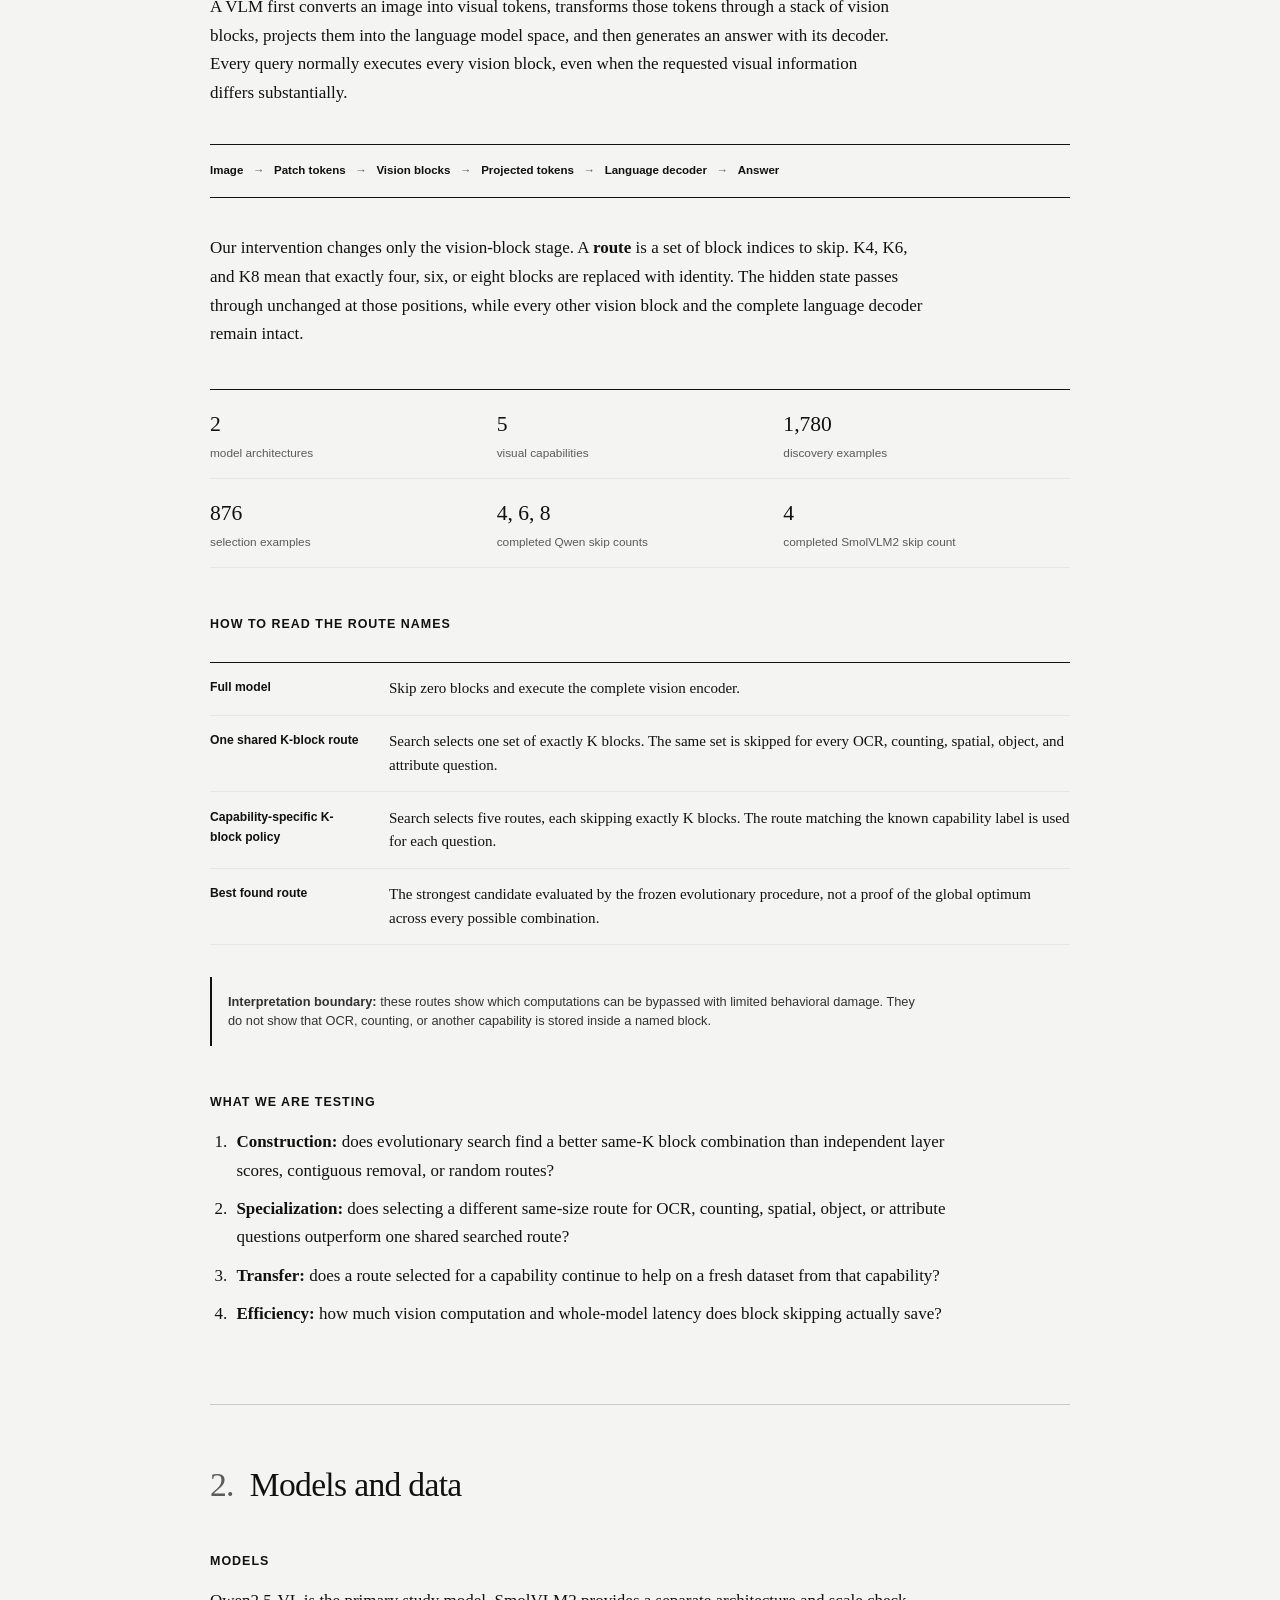
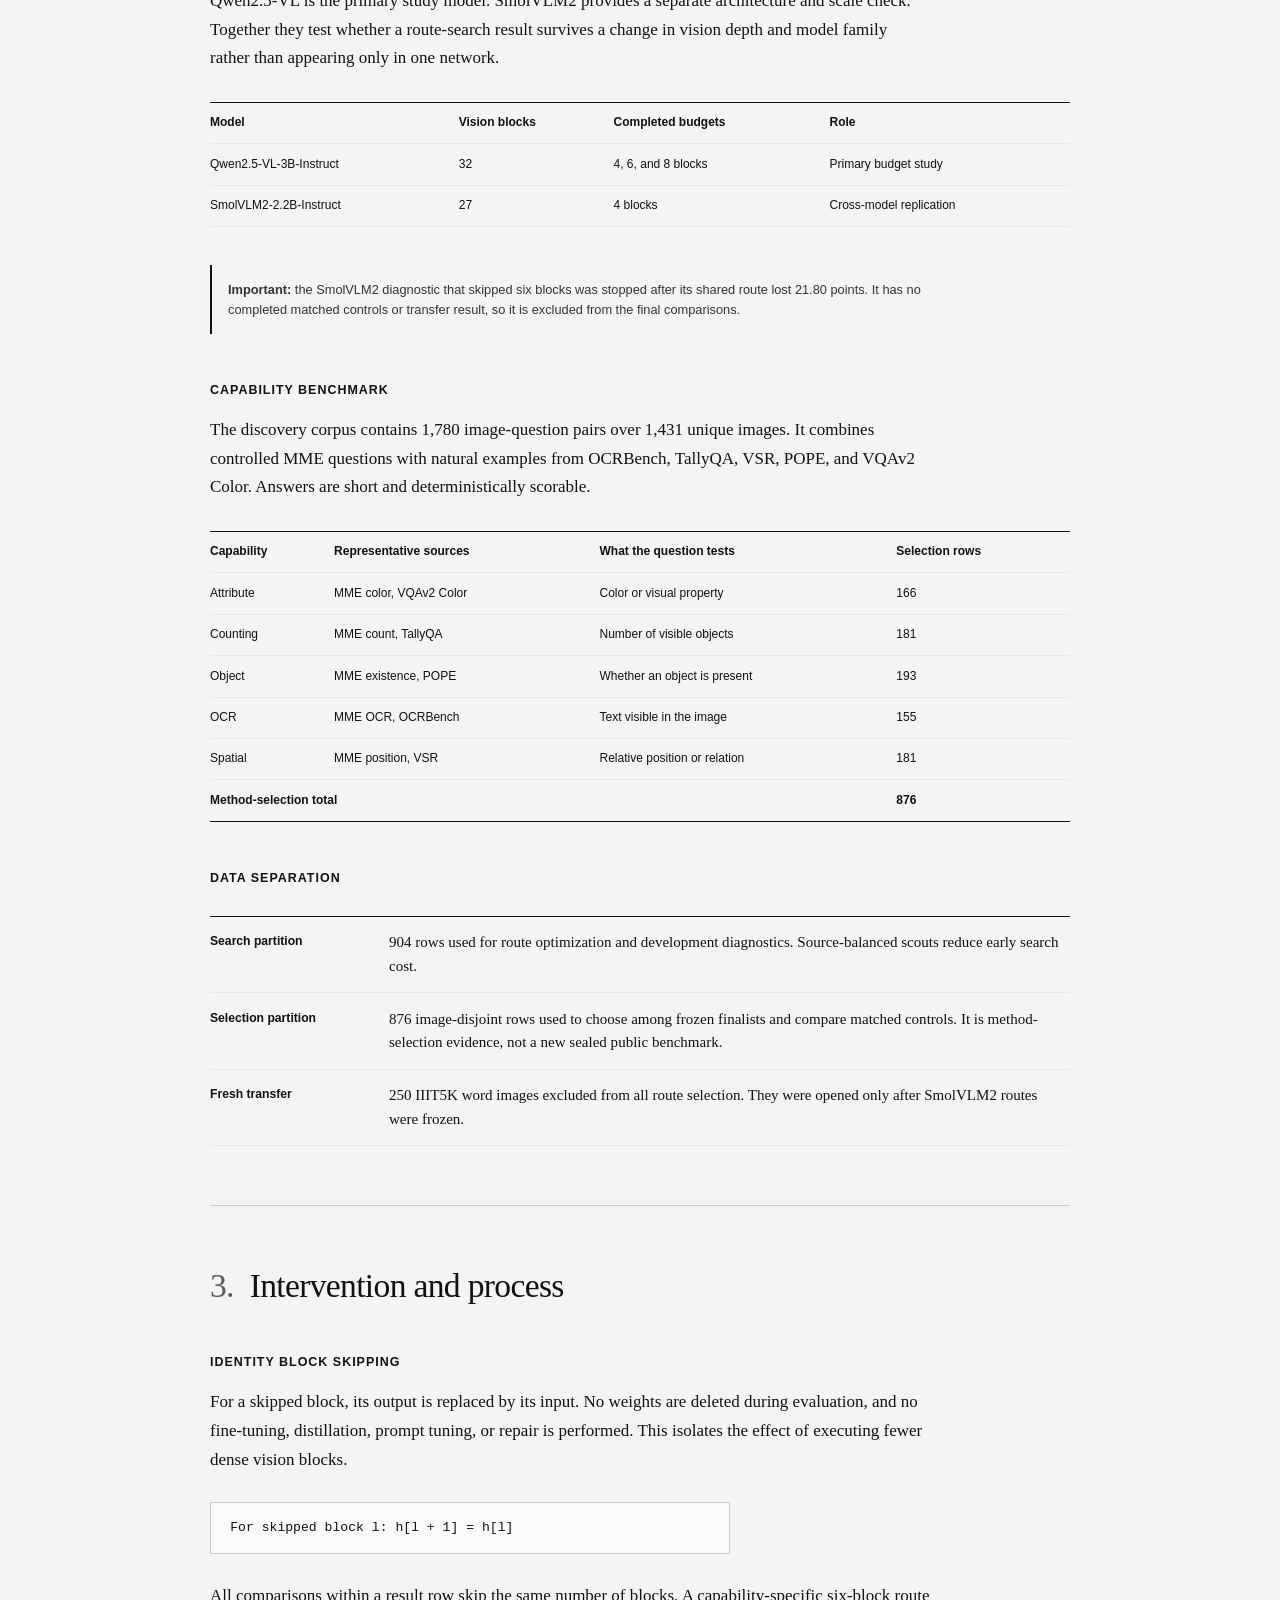
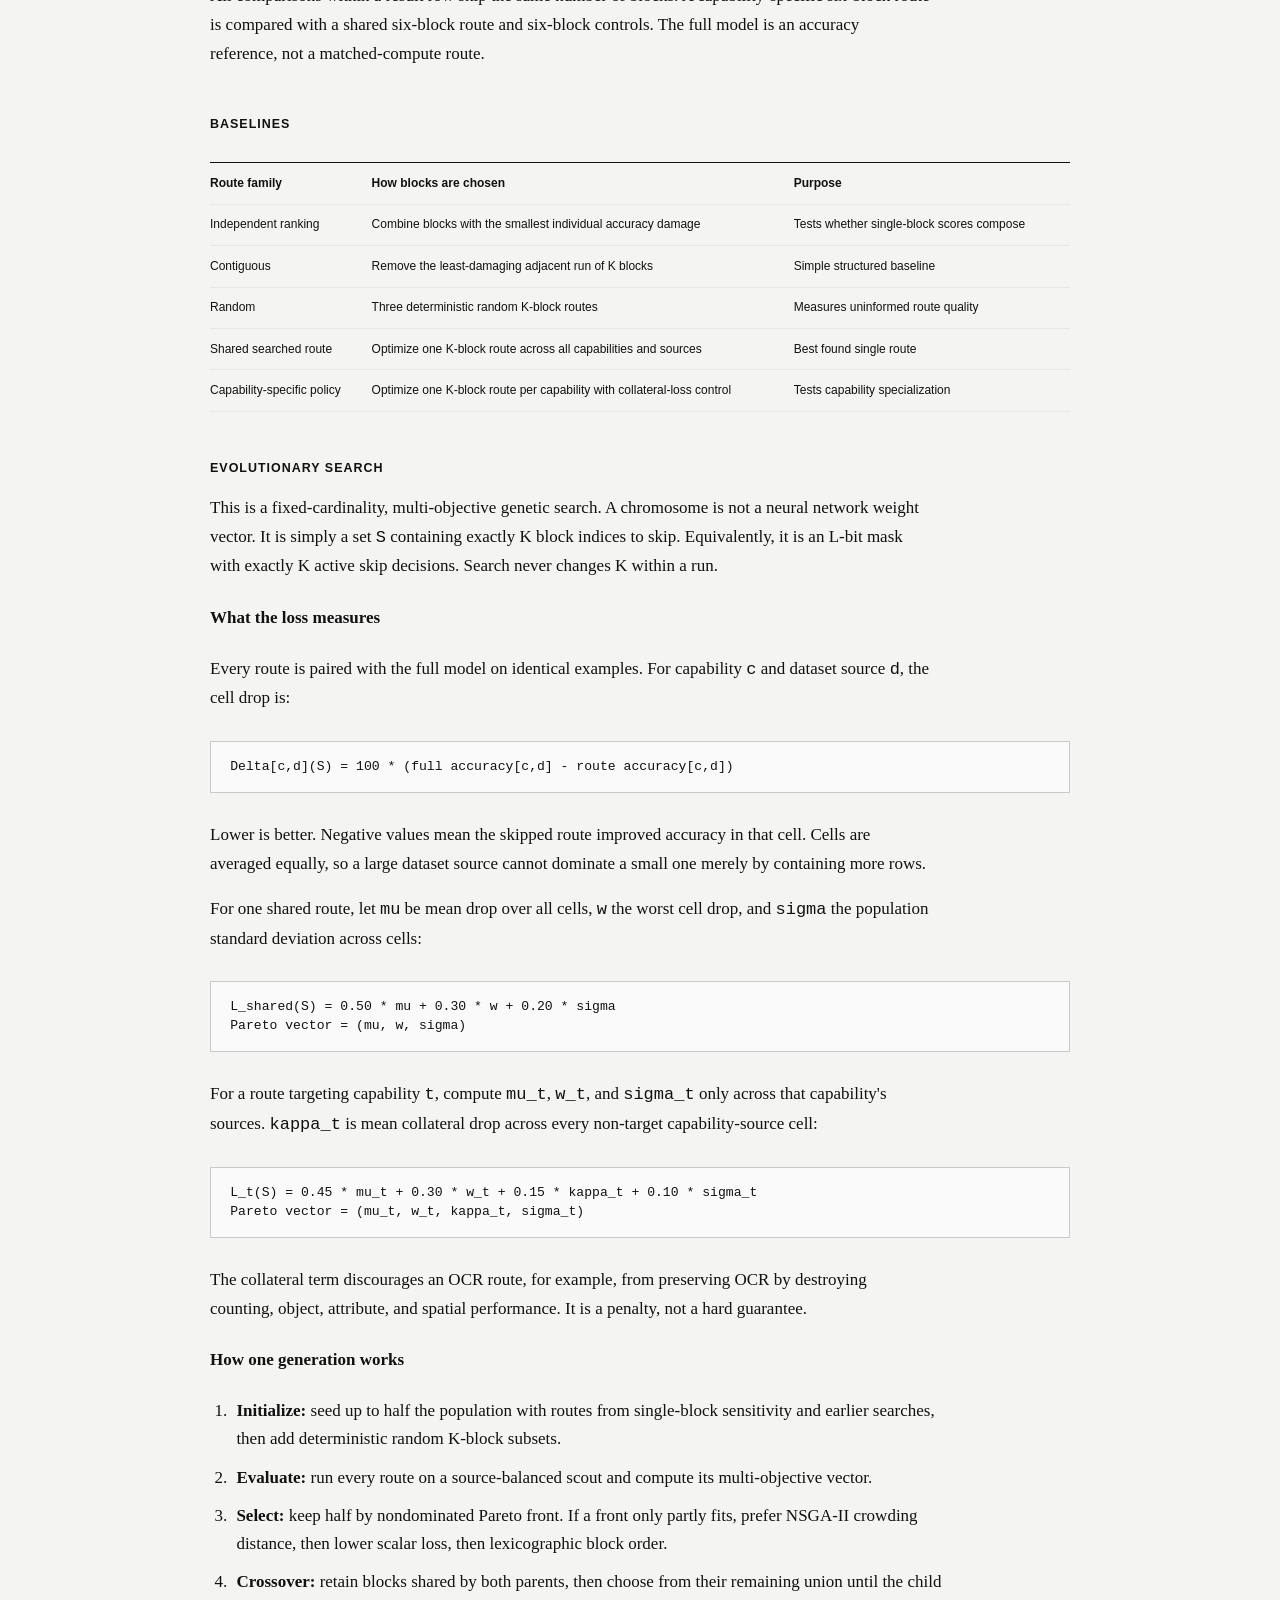
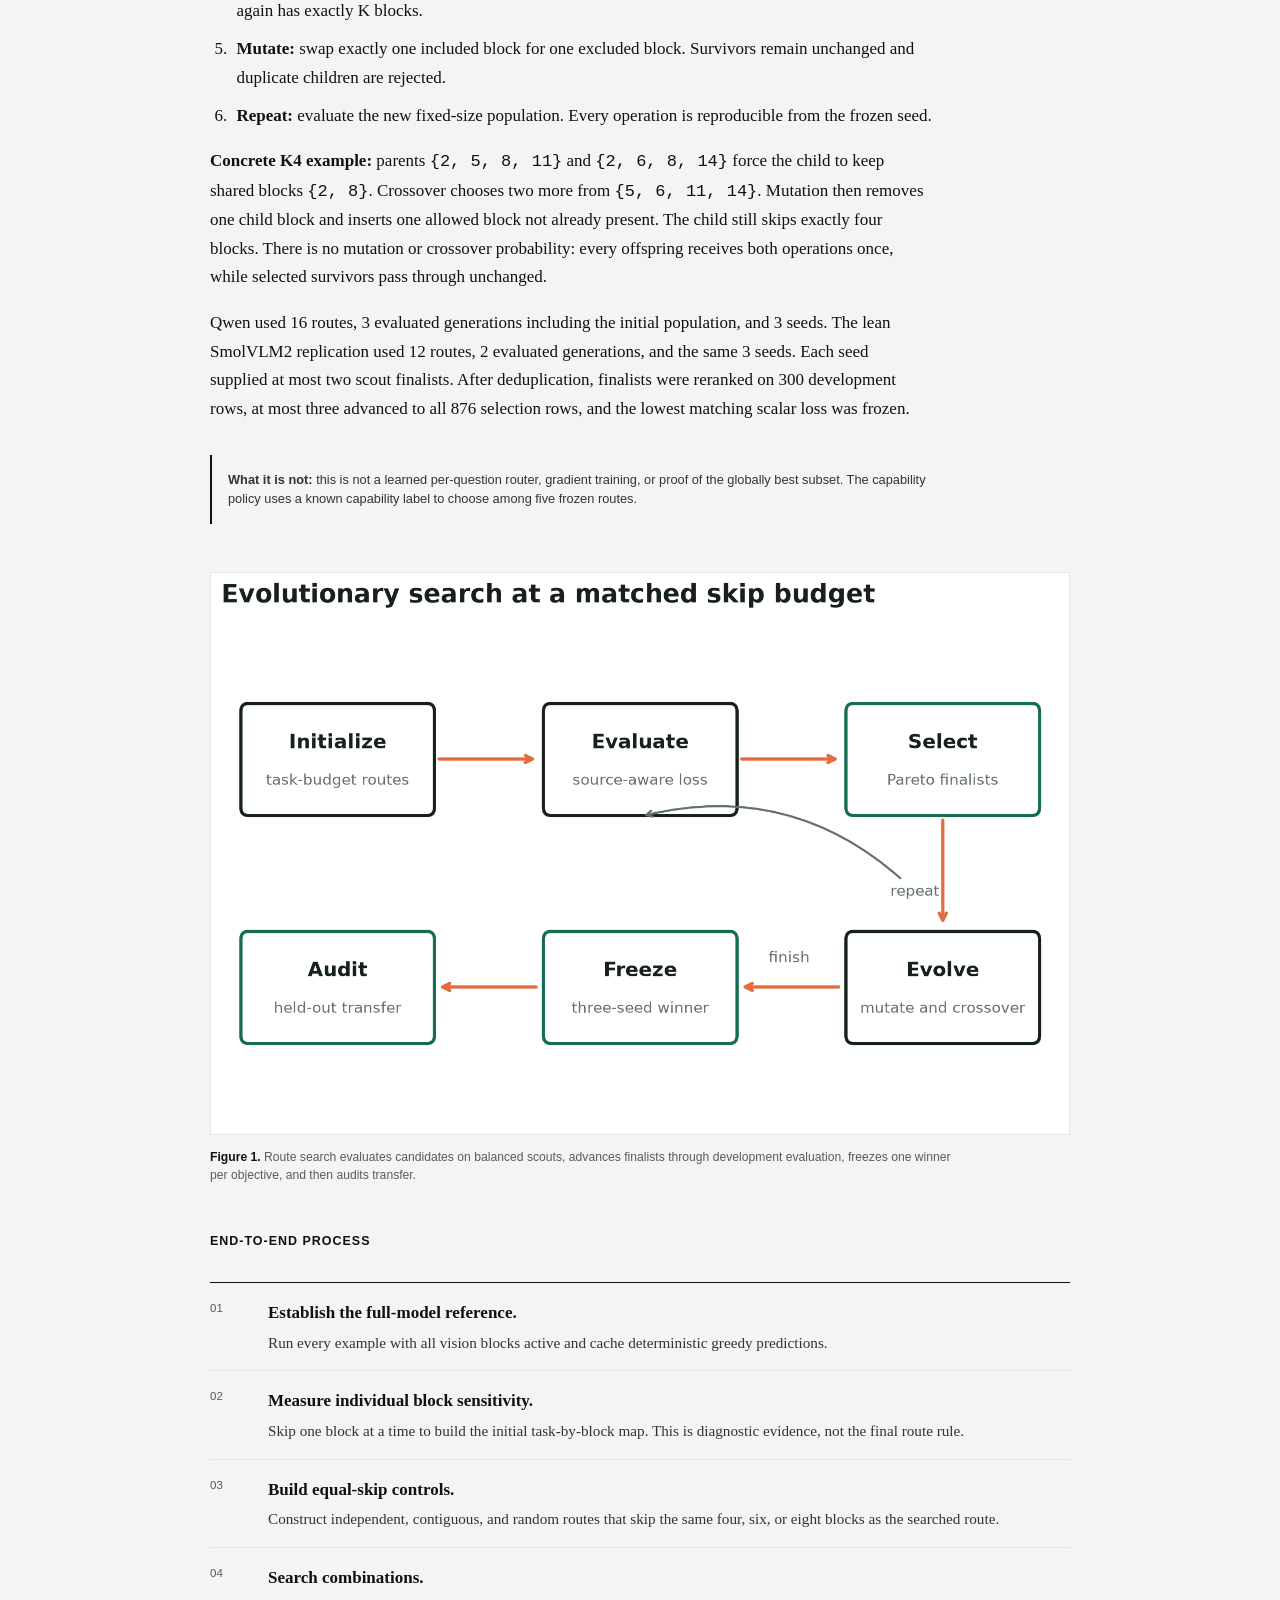
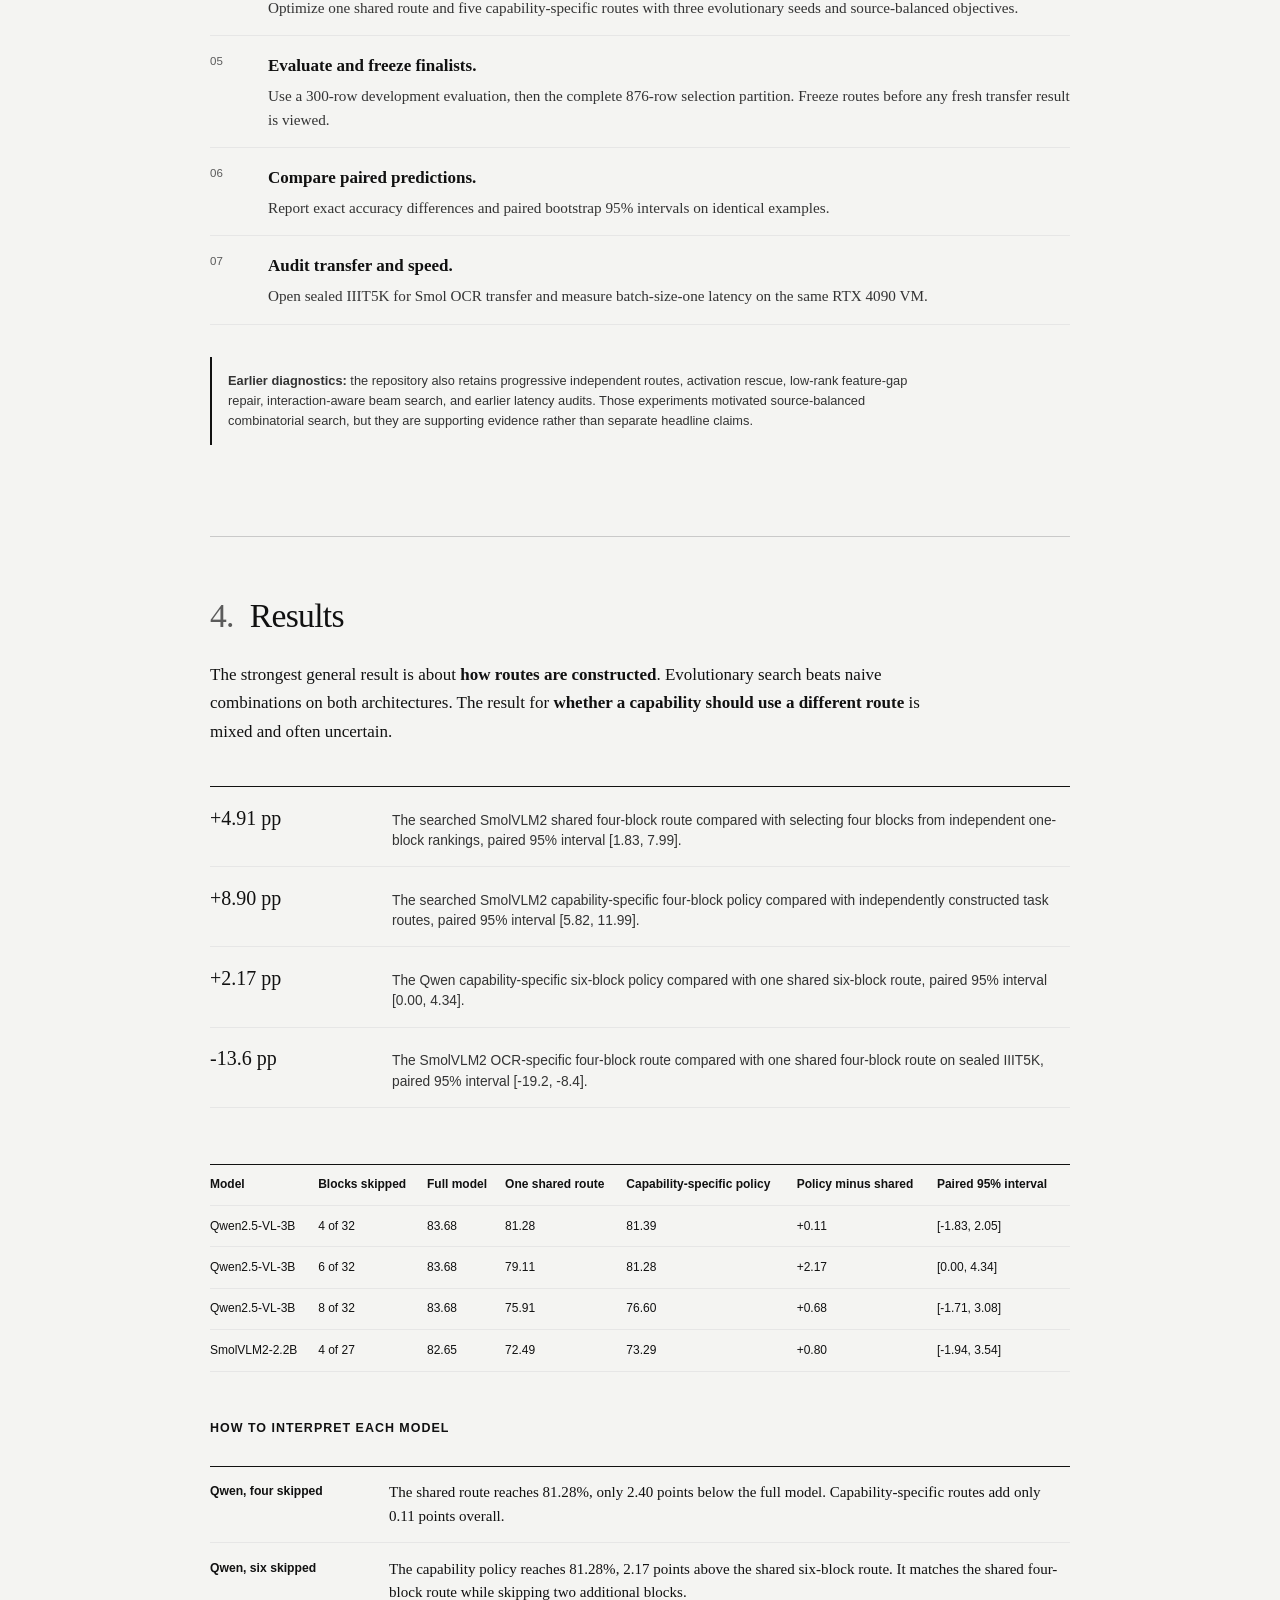
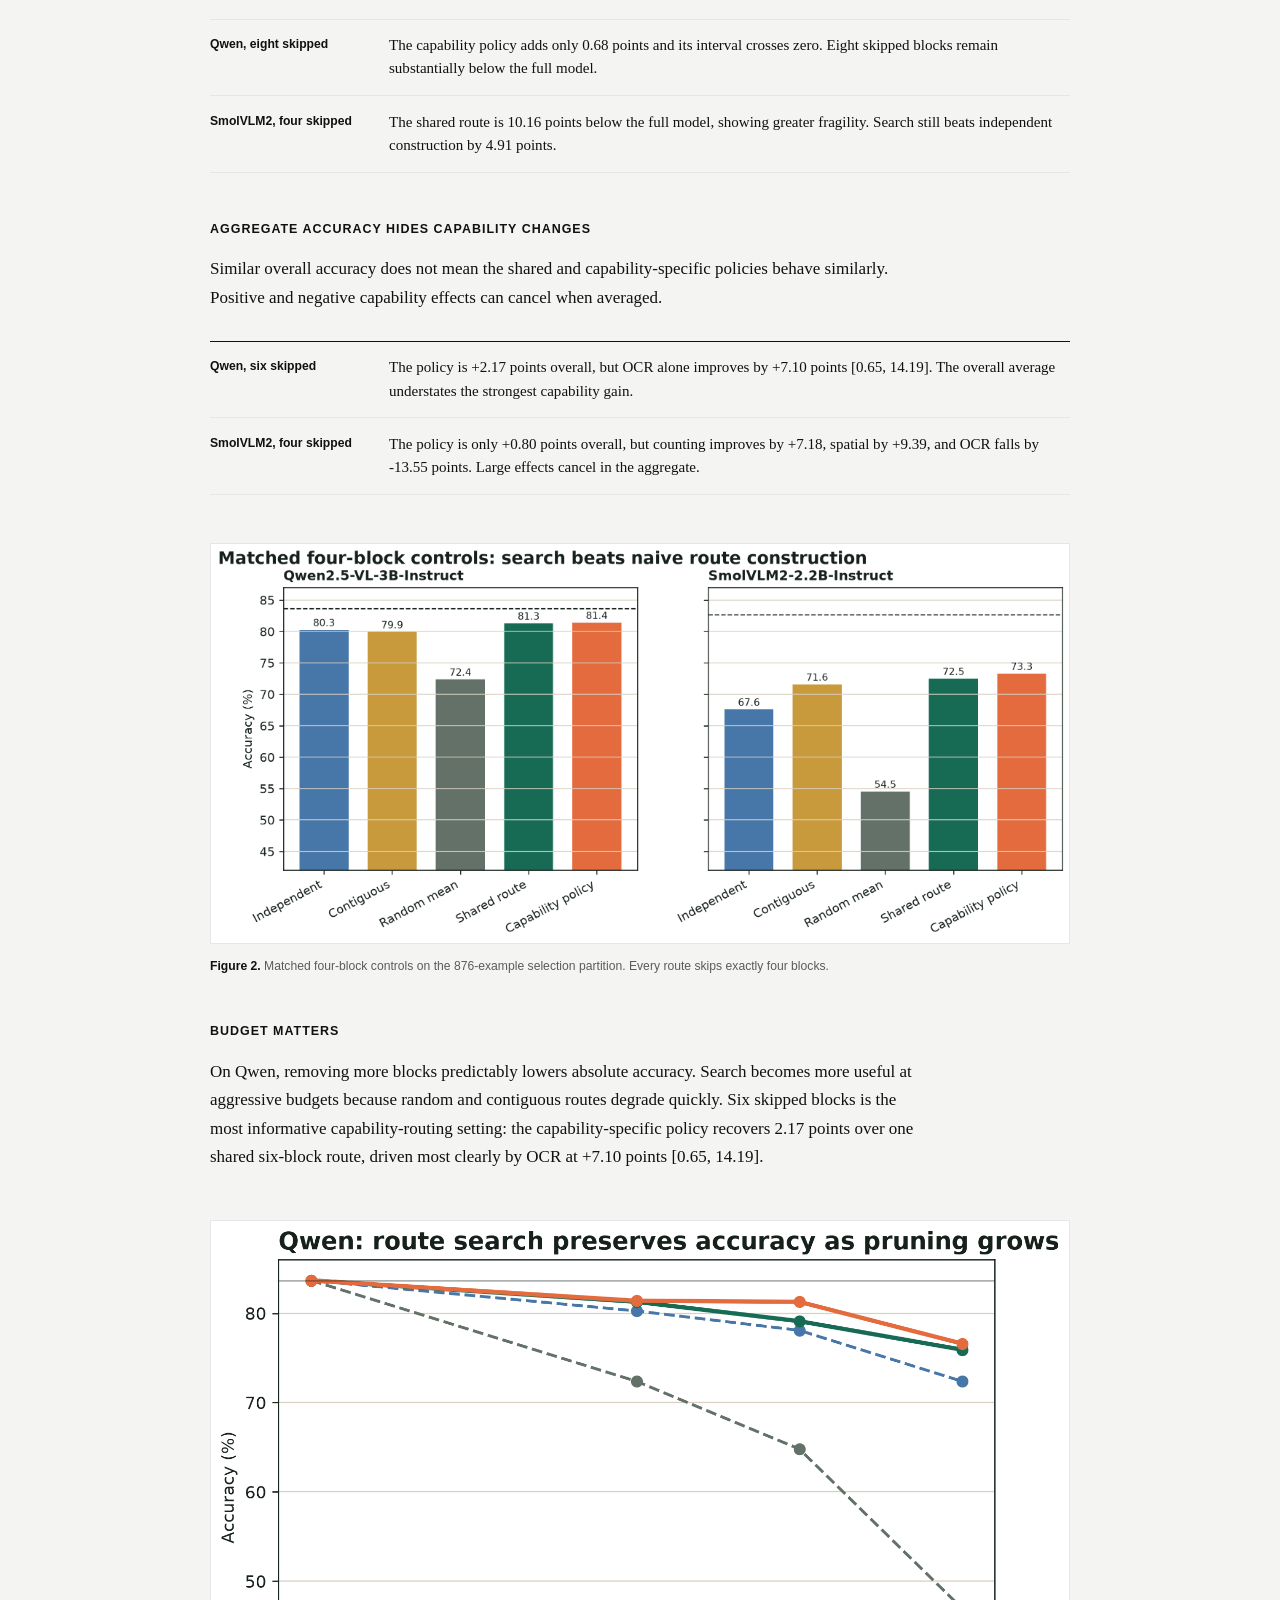
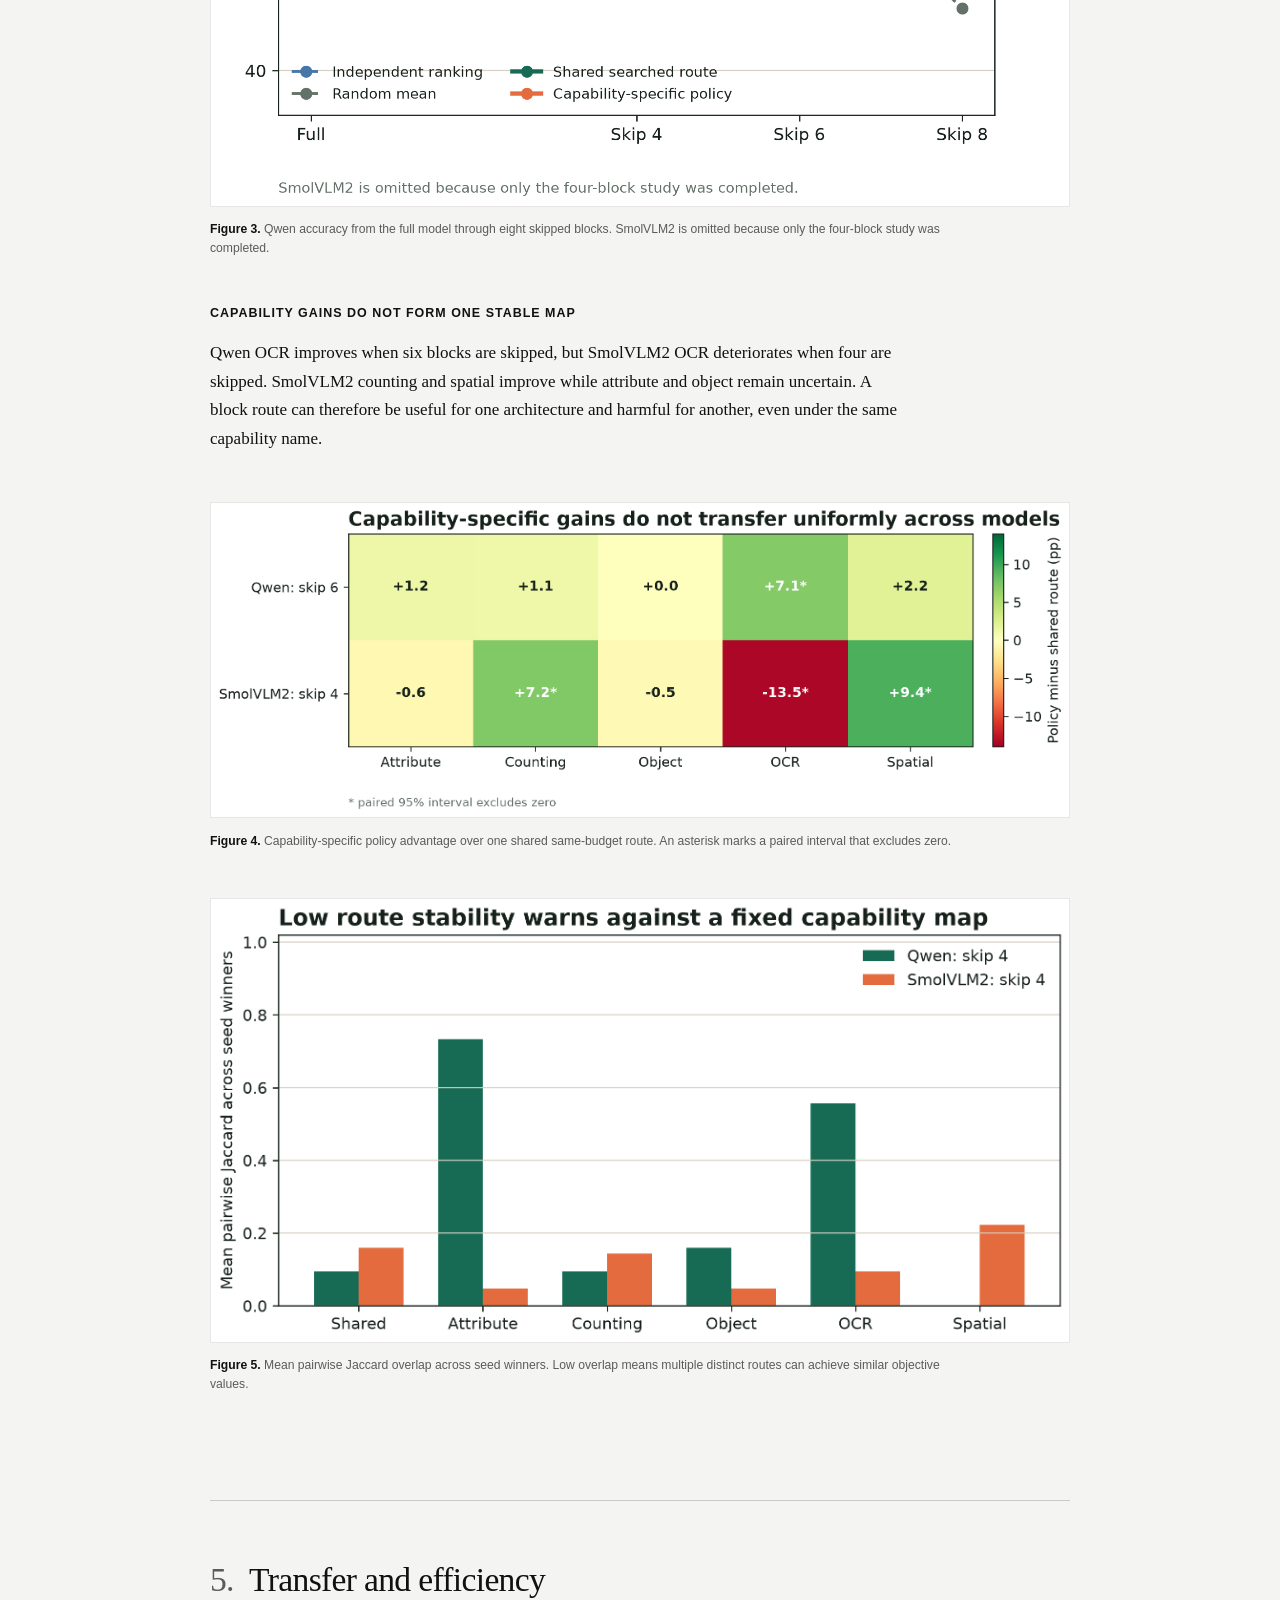
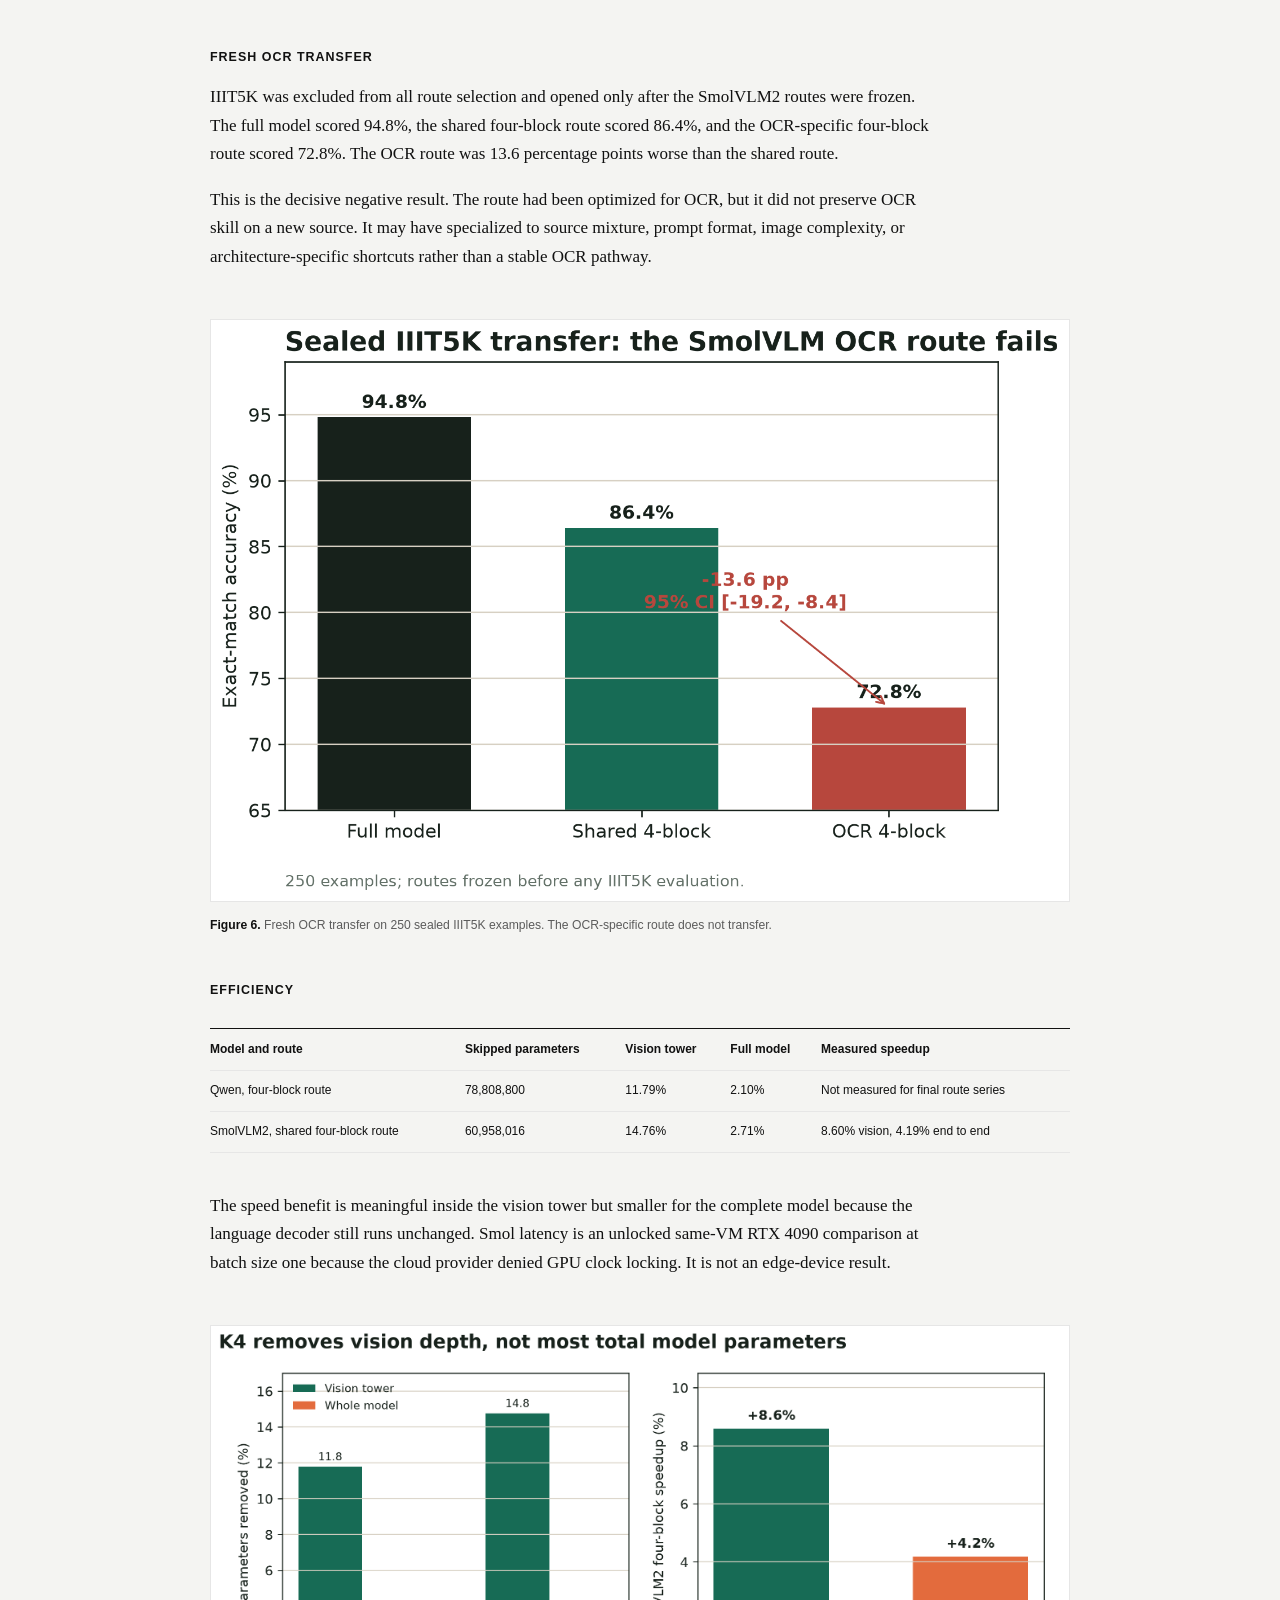
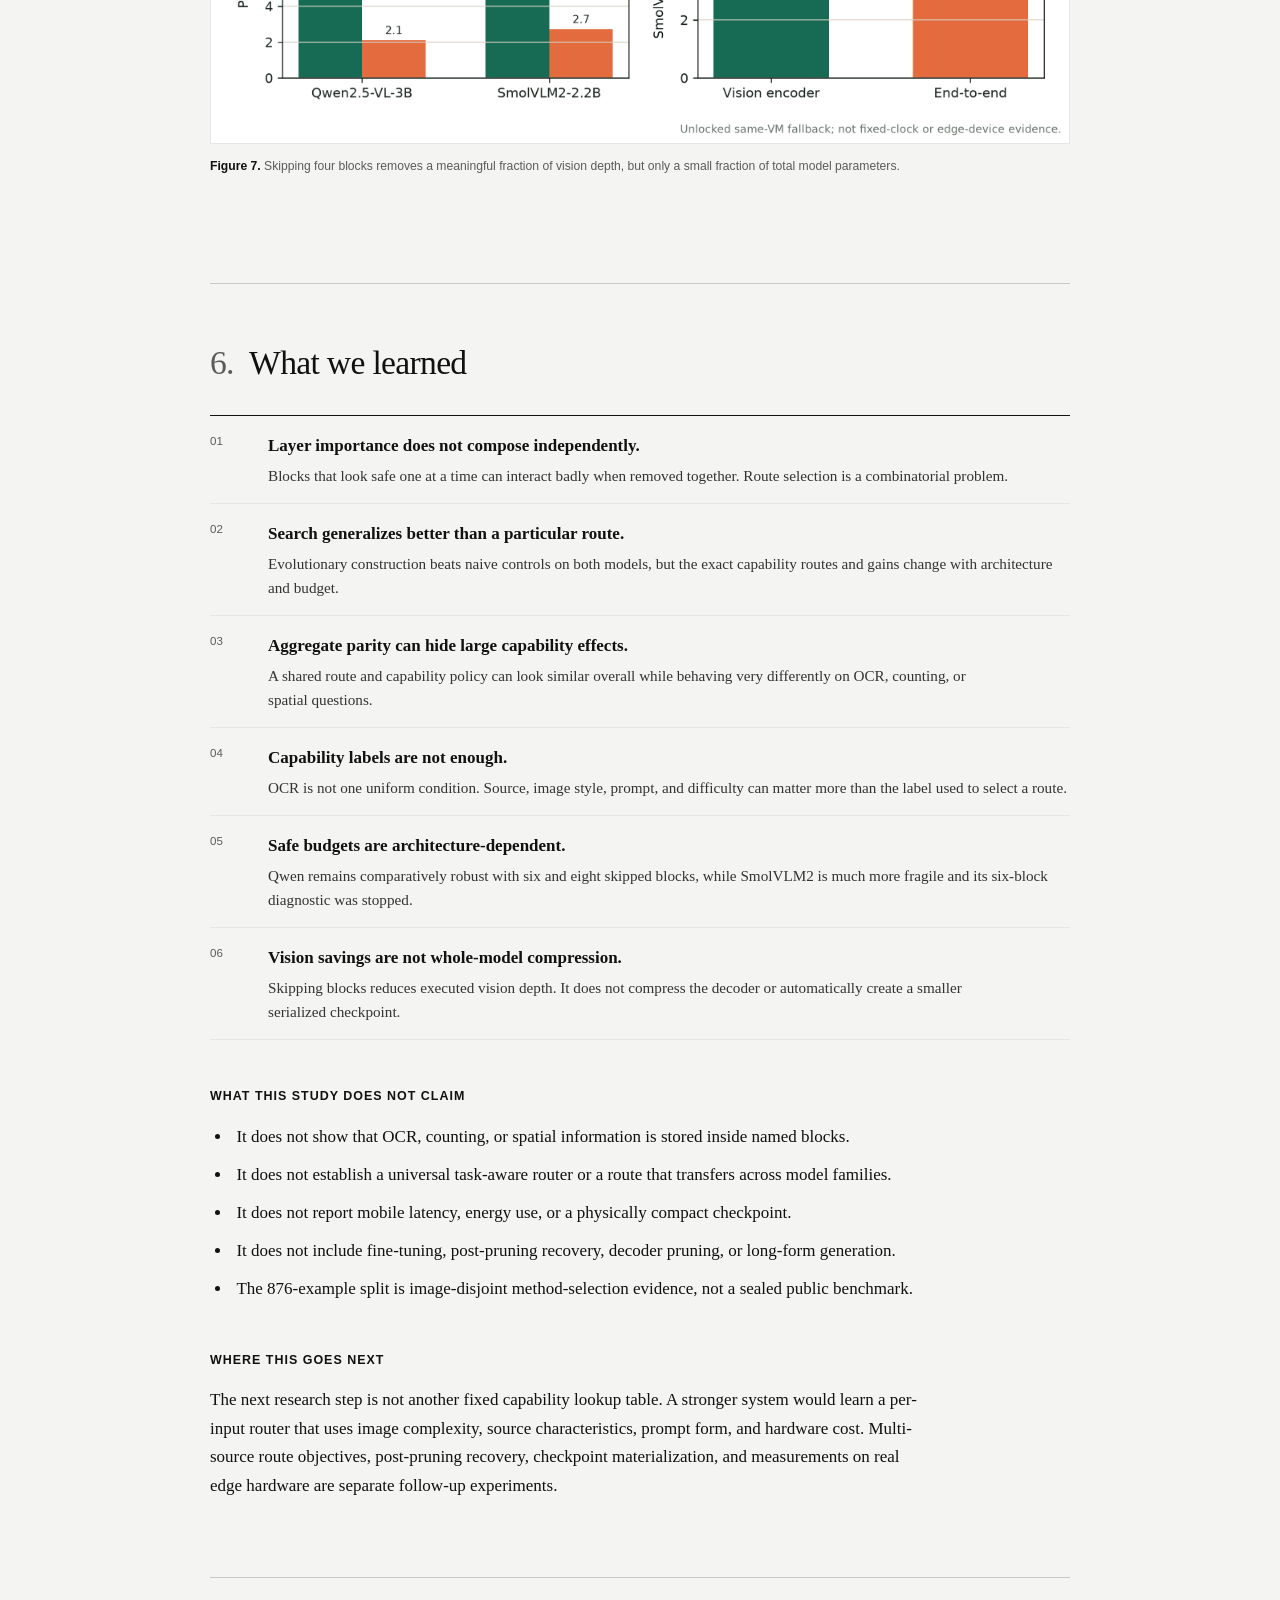
==== commit 46e3c133: "Document evolutionary search exactly" ====
--- a/docs/index.html
+++ b/docs/index.html
@@ -150,7 +150,36 @@
       </div>
 
       <h3>Evolutionary search</h3>
-      <p>The optimizer uses a population of 16 routes, three evaluated generations, and three independent seeds. The shared-route loss combines source-balanced mean drop, worst-source drop, and source variability. The capability-route loss adds target-capability damage and collateral damage to other capabilities. Pareto selection, mutation, and crossover produce new routes.</p>
+      <p>This is a fixed-cardinality, multi-objective genetic search. A chromosome is not a neural network weight vector. It is simply a set <code>S</code> containing exactly K block indices to skip. Equivalently, it is an L-bit mask with exactly K active skip decisions. Search never changes K within a run.</p>
+
+      <h4>What the loss measures</h4>
+      <p>Every route is paired with the full model on identical examples. For capability <code>c</code> and dataset source <code>d</code>, the cell drop is:</p>
+      <pre class="equation equation-wide"><code>Delta[c,d](S) = 100 * (full accuracy[c,d] - route accuracy[c,d])</code></pre>
+      <p>Lower is better. Negative values mean the skipped route improved accuracy in that cell. Cells are averaged equally, so a large dataset source cannot dominate a small one merely by containing more rows.</p>
+
+      <p>For one shared route, let <code>mu</code> be mean drop over all cells, <code>w</code> the worst cell drop, and <code>sigma</code> the population standard deviation across cells:</p>
+      <pre class="equation equation-wide"><code>L_shared(S) = 0.50 * mu + 0.30 * w + 0.20 * sigma
+Pareto vector = (mu, w, sigma)</code></pre>
+
+      <p>For a route targeting capability <code>t</code>, compute <code>mu_t</code>, <code>w_t</code>, and <code>sigma_t</code> only across that capability's sources. <code>kappa_t</code> is mean collateral drop across every non-target capability-source cell:</p>
+      <pre class="equation equation-wide"><code>L_t(S) = 0.45 * mu_t + 0.30 * w_t + 0.15 * kappa_t + 0.10 * sigma_t
+Pareto vector = (mu_t, w_t, kappa_t, sigma_t)</code></pre>
+      <p>The collateral term discourages an OCR route, for example, from preserving OCR by destroying counting, object, attribute, and spatial performance. It is a penalty, not a hard guarantee.</p>
+
+      <h4>How one generation works</h4>
+      <ol class="prose-list">
+        <li><strong>Initialize:</strong> seed up to half the population with routes from single-block sensitivity and earlier searches, then add deterministic random K-block subsets.</li>
+        <li><strong>Evaluate:</strong> run every route on a source-balanced scout and compute its multi-objective vector.</li>
+        <li><strong>Select:</strong> keep half by nondominated Pareto front. If a front only partly fits, prefer NSGA-II crowding distance, then lower scalar loss, then lexicographic block order.</li>
+        <li><strong>Crossover:</strong> retain blocks shared by both parents, then choose from their remaining union until the child again has exactly K blocks.</li>
+        <li><strong>Mutate:</strong> swap exactly one included block for one excluded block. Survivors remain unchanged and duplicate children are rejected.</li>
+        <li><strong>Repeat:</strong> evaluate the new fixed-size population. Every operation is reproducible from the frozen seed.</li>
+      </ol>
+
+      <p><strong>Concrete K4 example:</strong> parents <code>{2, 5, 8, 11}</code> and <code>{2, 6, 8, 14}</code> force the child to keep shared blocks <code>{2, 8}</code>. Crossover chooses two more from <code>{5, 6, 11, 14}</code>. Mutation then removes one child block and inserts one allowed block not already present. The child still skips exactly four blocks. There is no mutation or crossover probability: every offspring receives both operations once, while selected survivors pass through unchanged.</p>
+
+      <p>Qwen used 16 routes, 3 evaluated generations including the initial population, and 3 seeds. The lean SmolVLM2 replication used 12 routes, 2 evaluated generations, and the same 3 seeds. Each seed supplied at most two scout finalists. After deduplication, finalists were reranked on 300 development rows, at most three advanced to all 876 selection rows, and the lowest matching scalar loss was frozen.</p>
+      <p class="note"><strong>What it is not:</strong> this is not a learned per-question router, gradient training, or proof of the globally best subset. The capability policy uses a known capability label to choose among five frozen routes.</p>
 
       <figure>
         <img src="assets/generated-method-overview.png" alt="Compact evolutionary route search workflow with six stages">
--- a/docs/styles.css
+++ b/docs/styles.css
@@ -345,6 +345,10 @@
   max-width: 520px;
 }
 
+.equation-wide {
+  max-width: none;
+}
+
 .process-list,
 .takeaways {
   margin: 2rem 0 0;
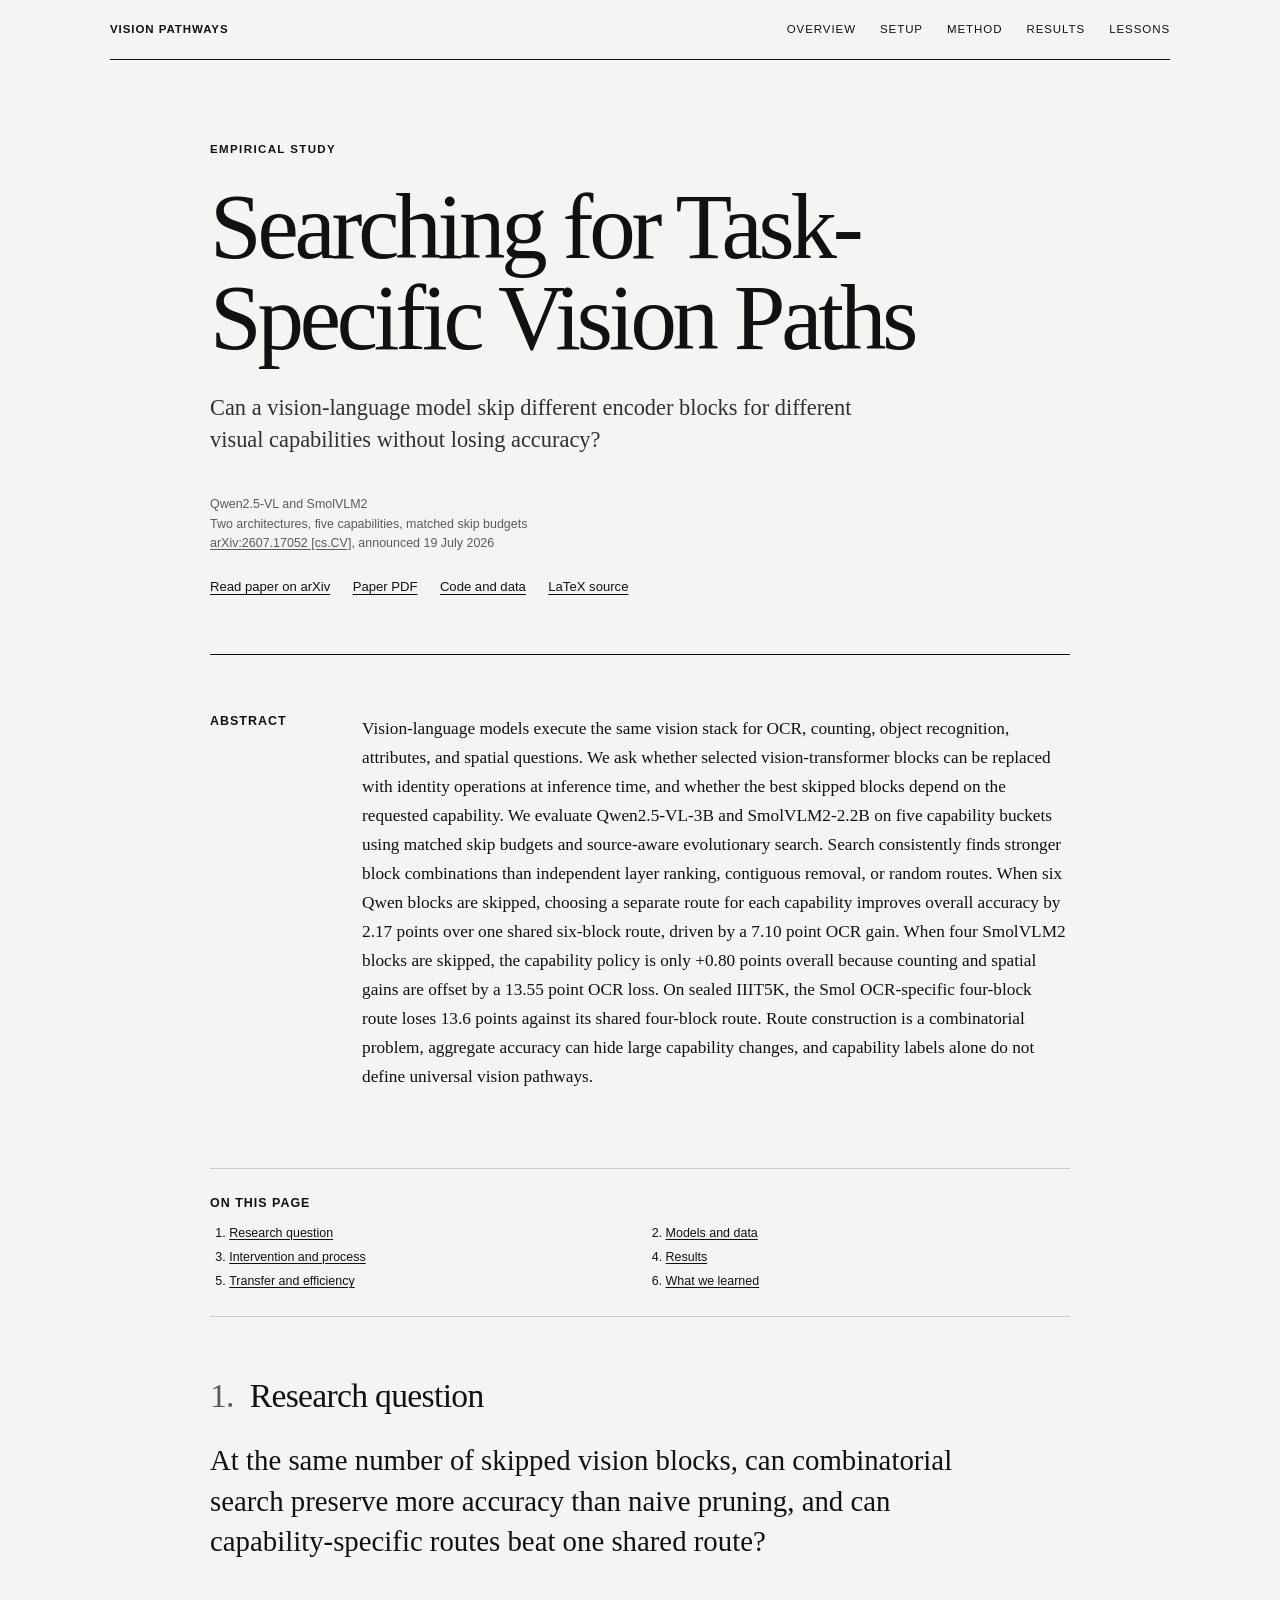
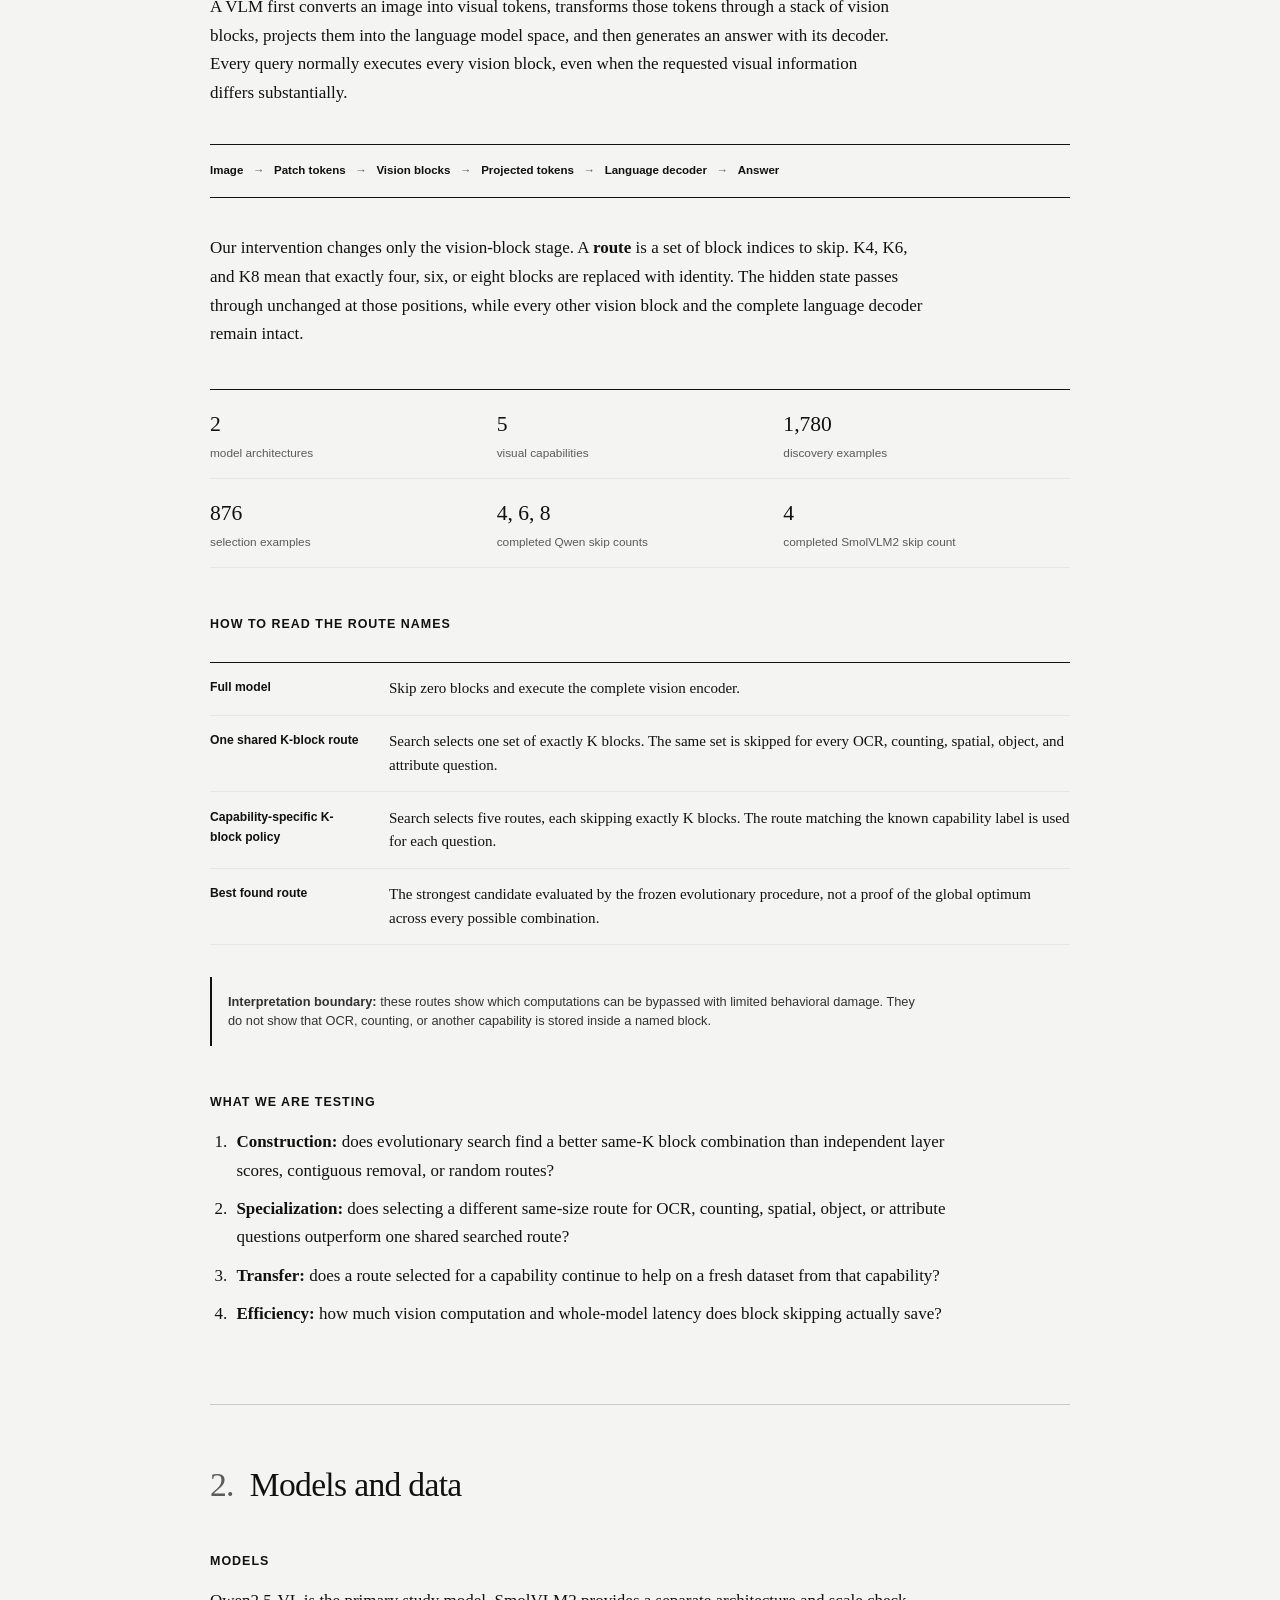
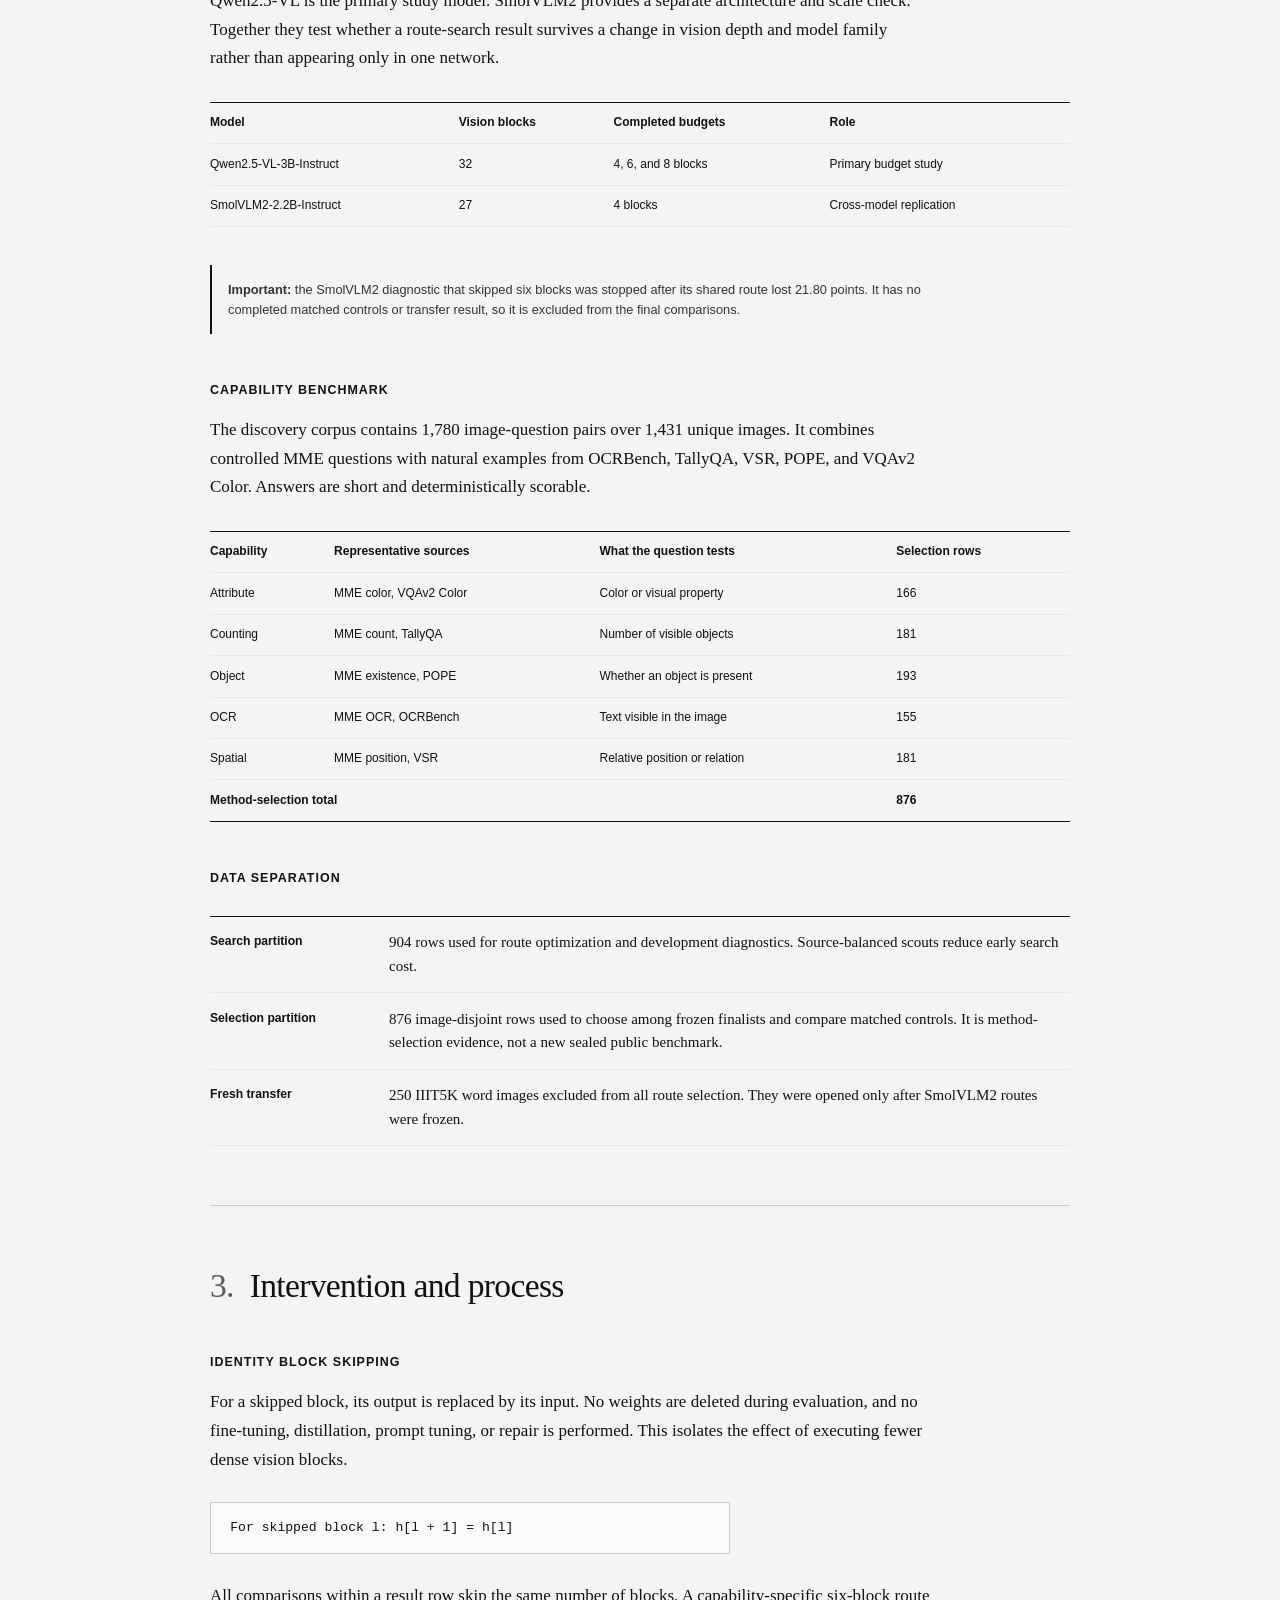
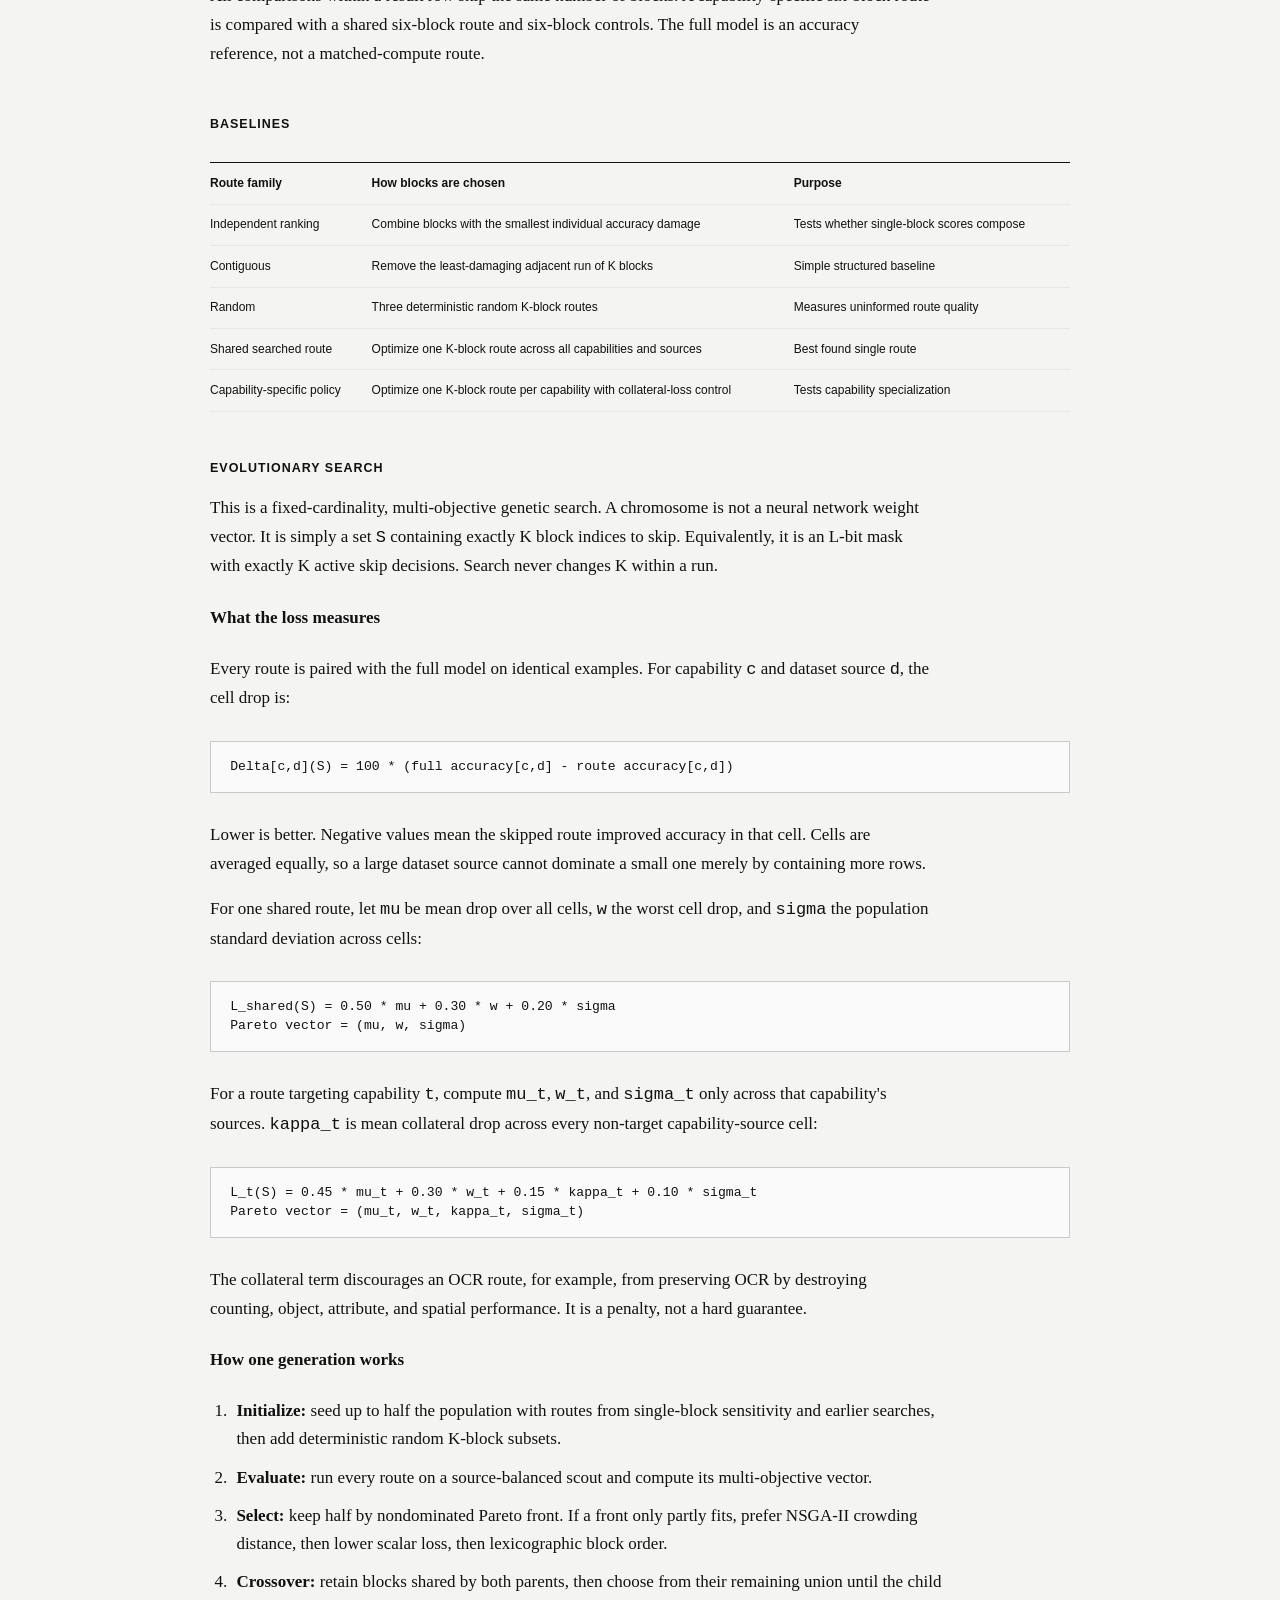
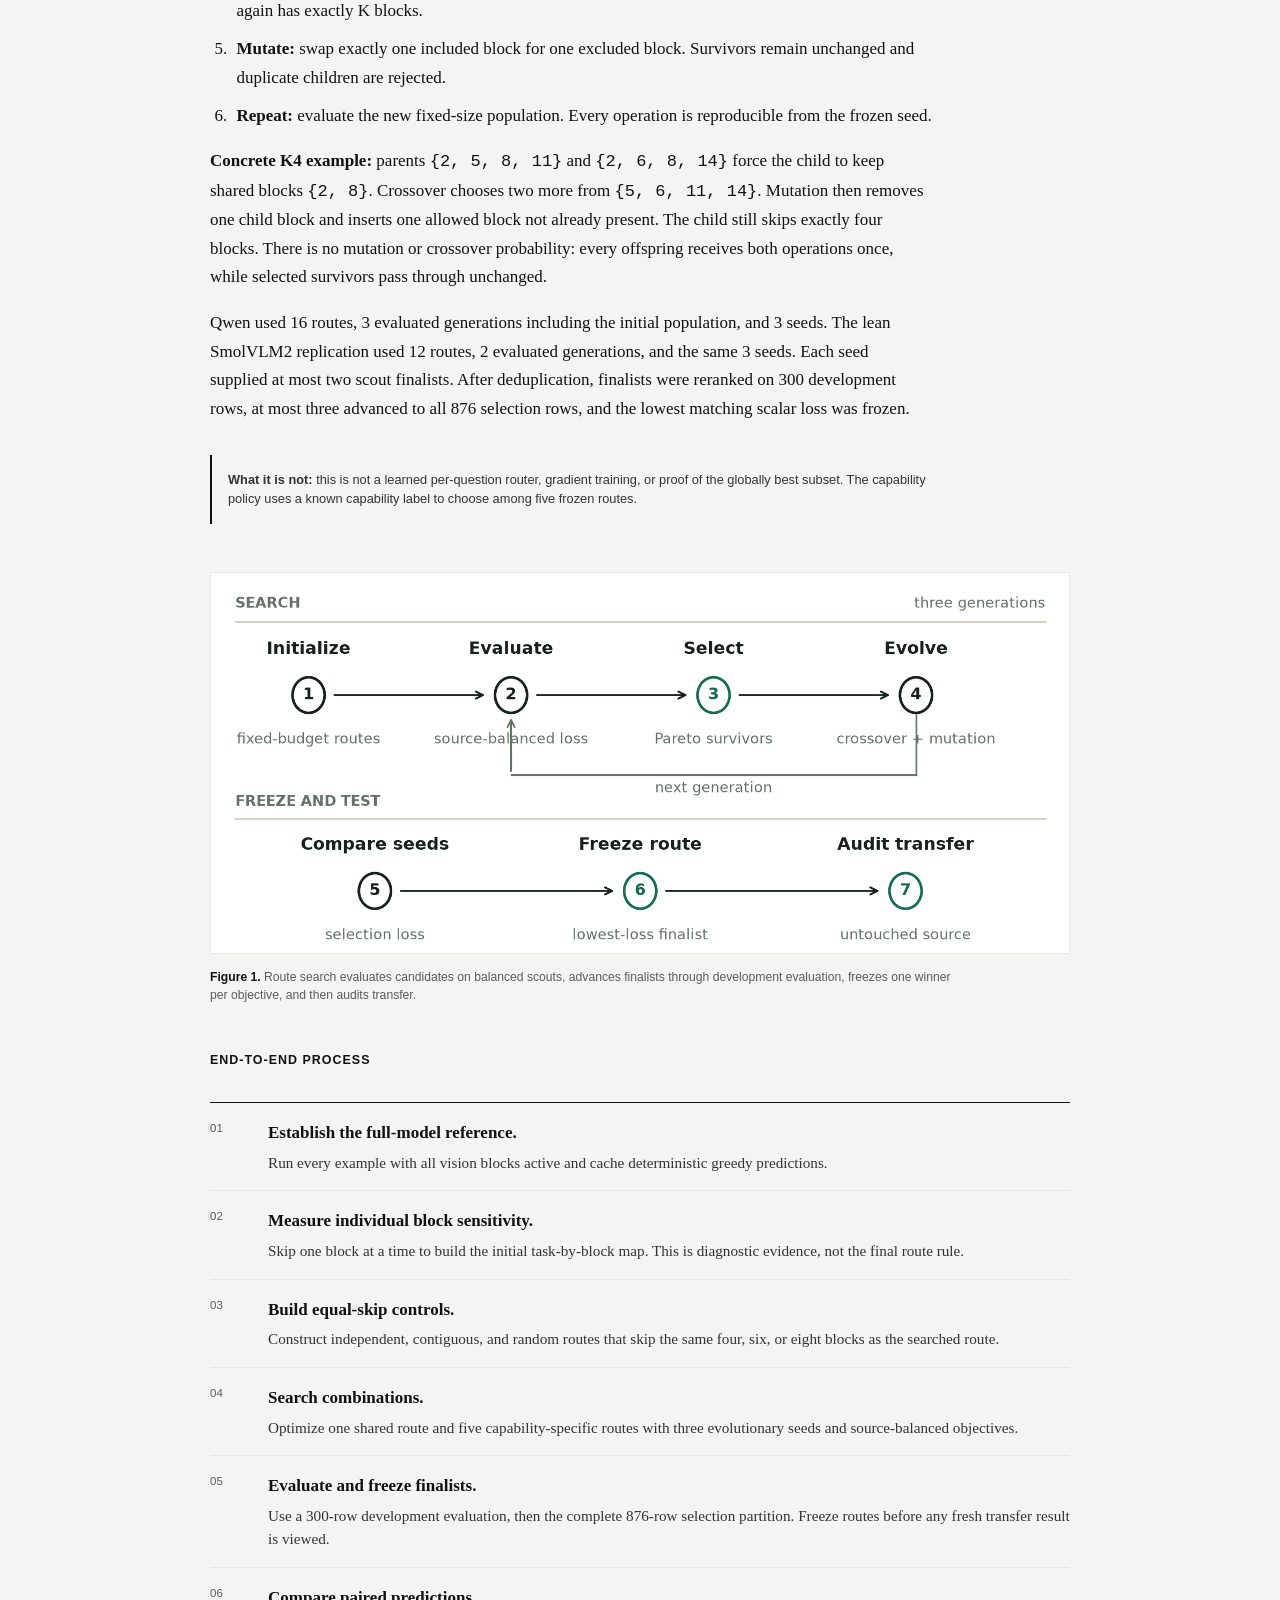
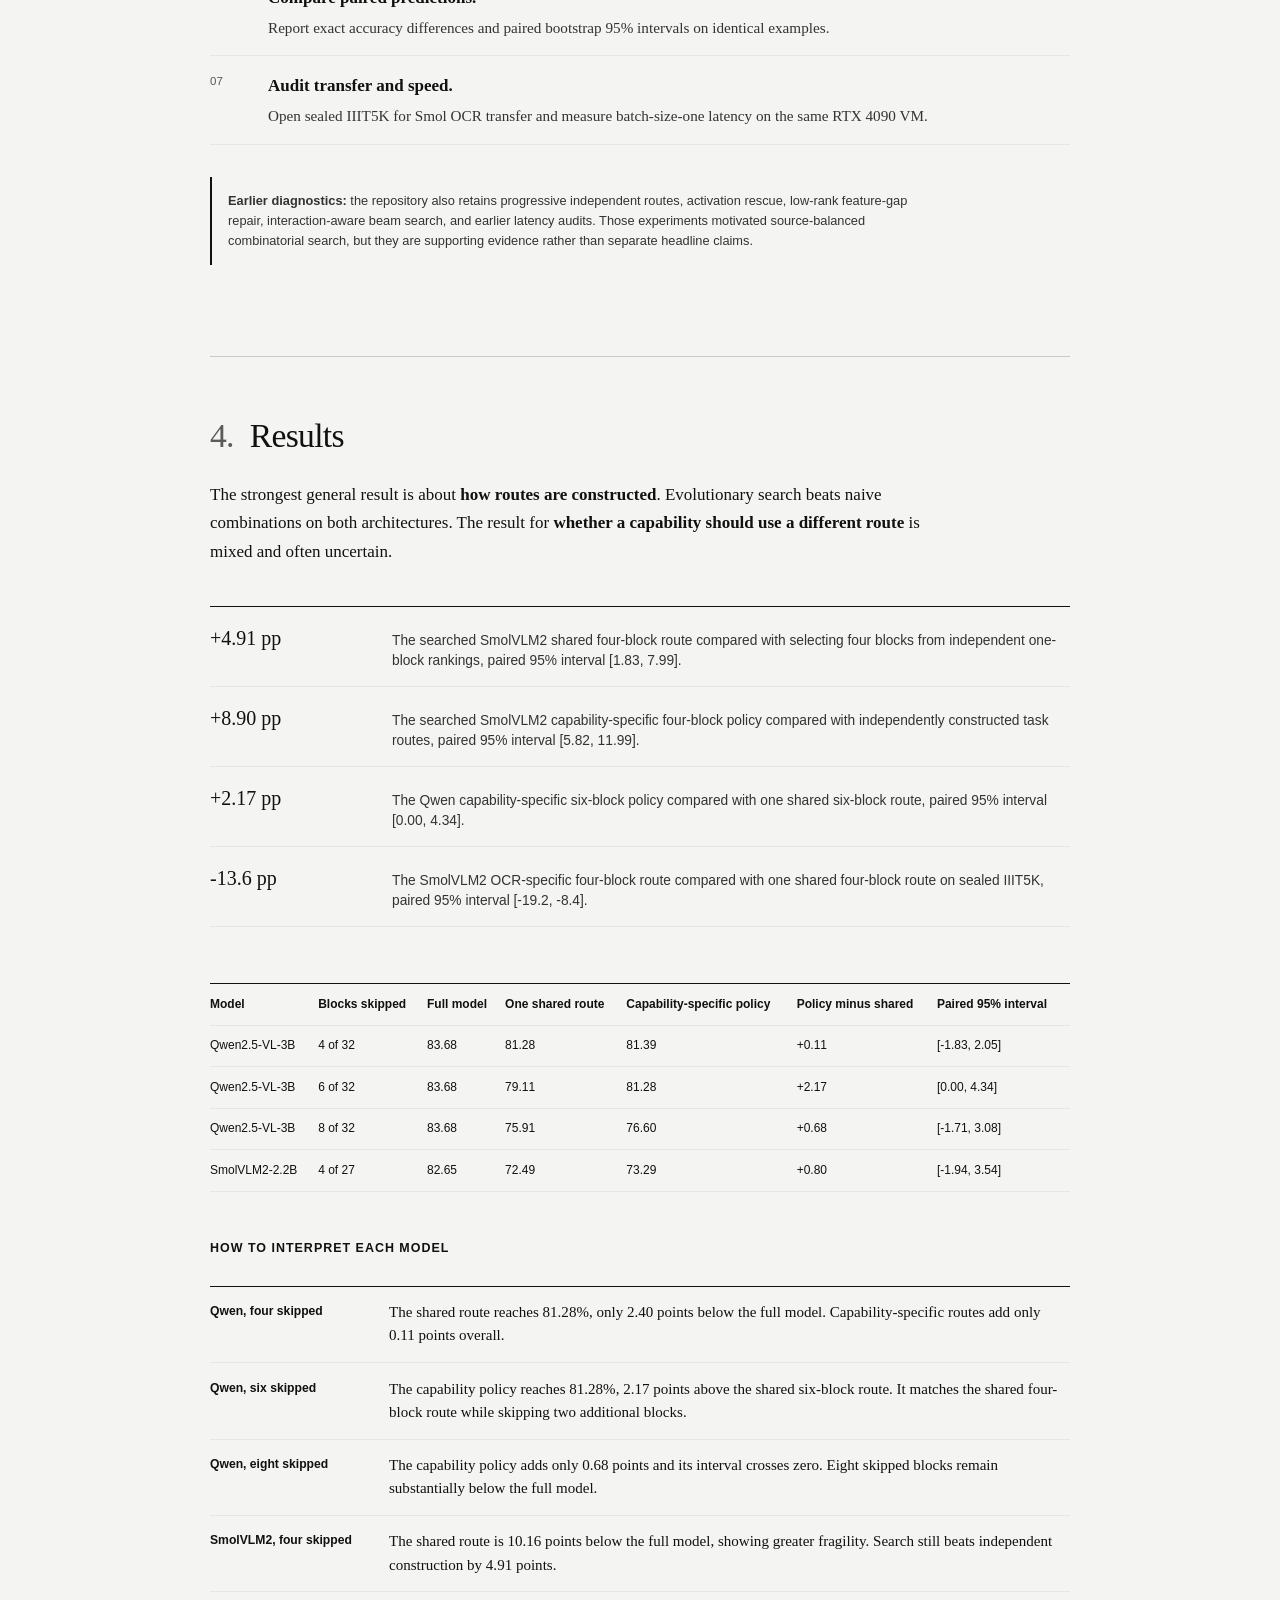
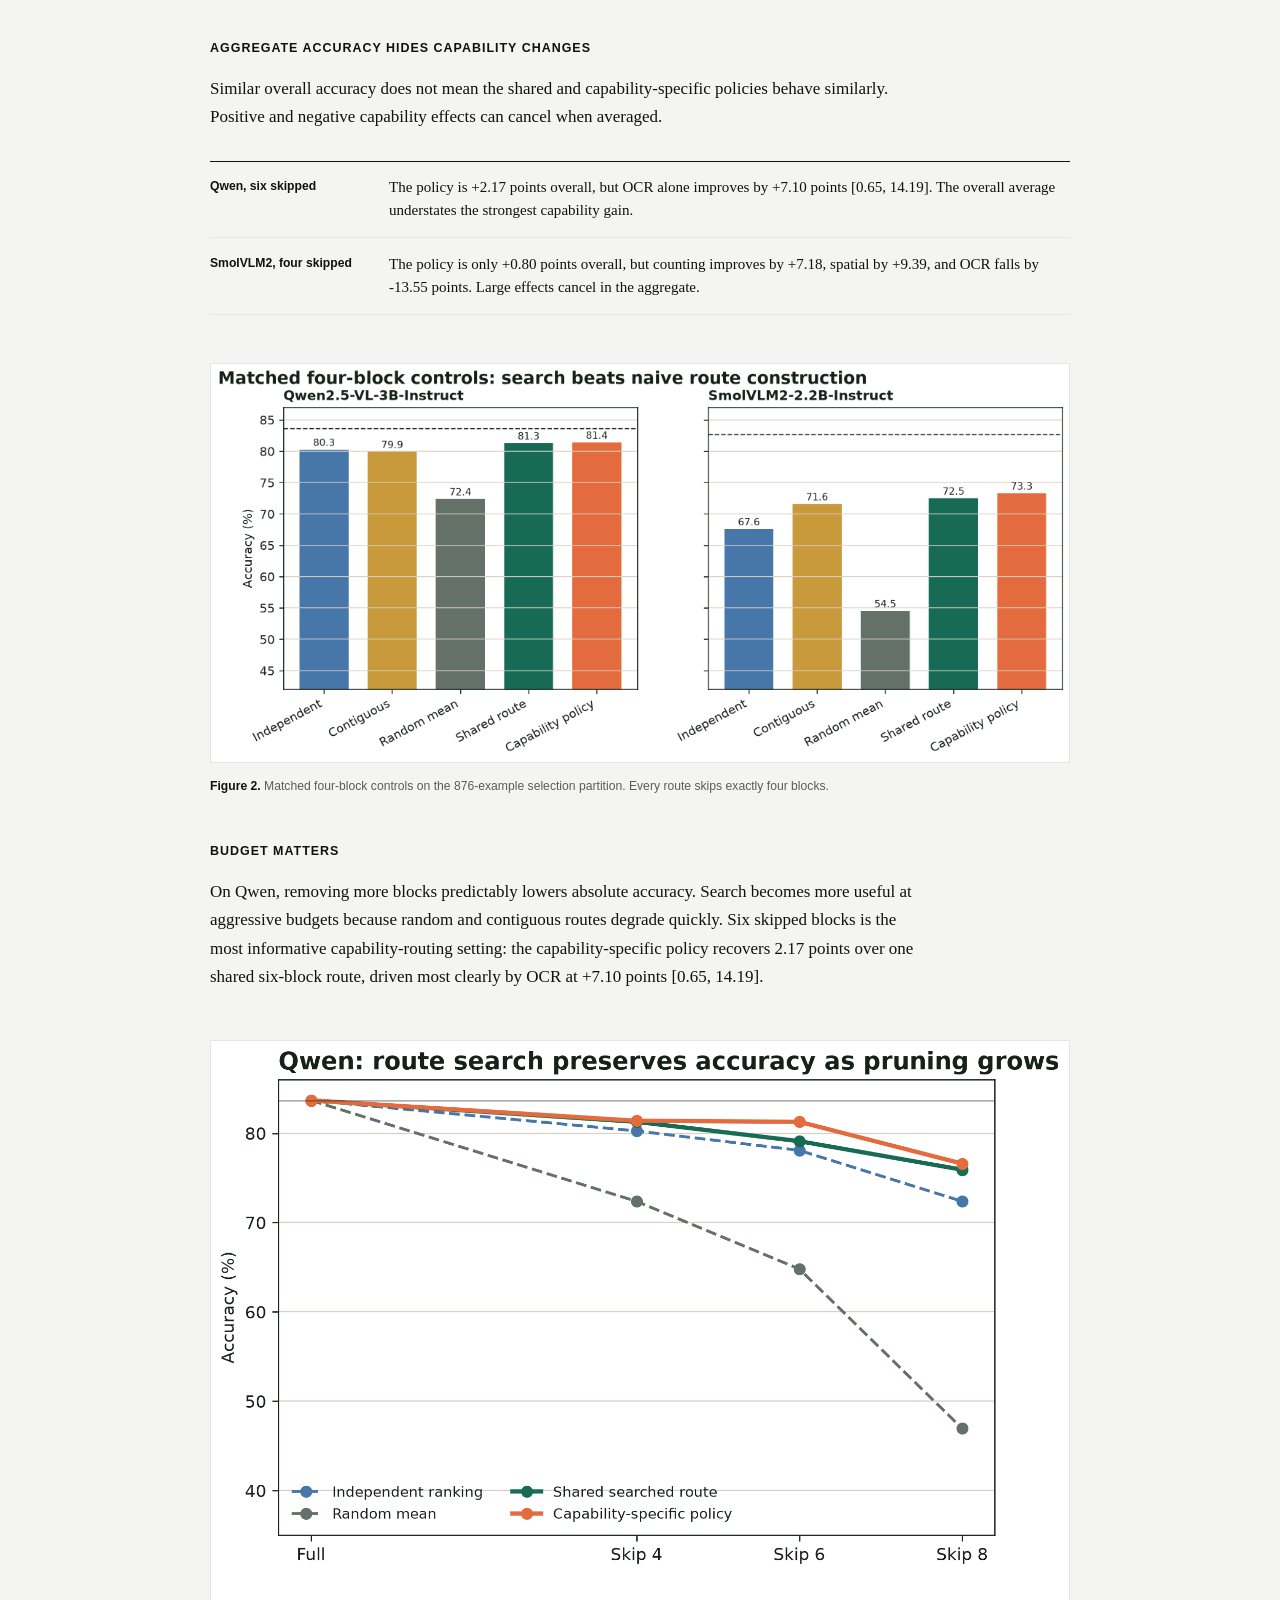
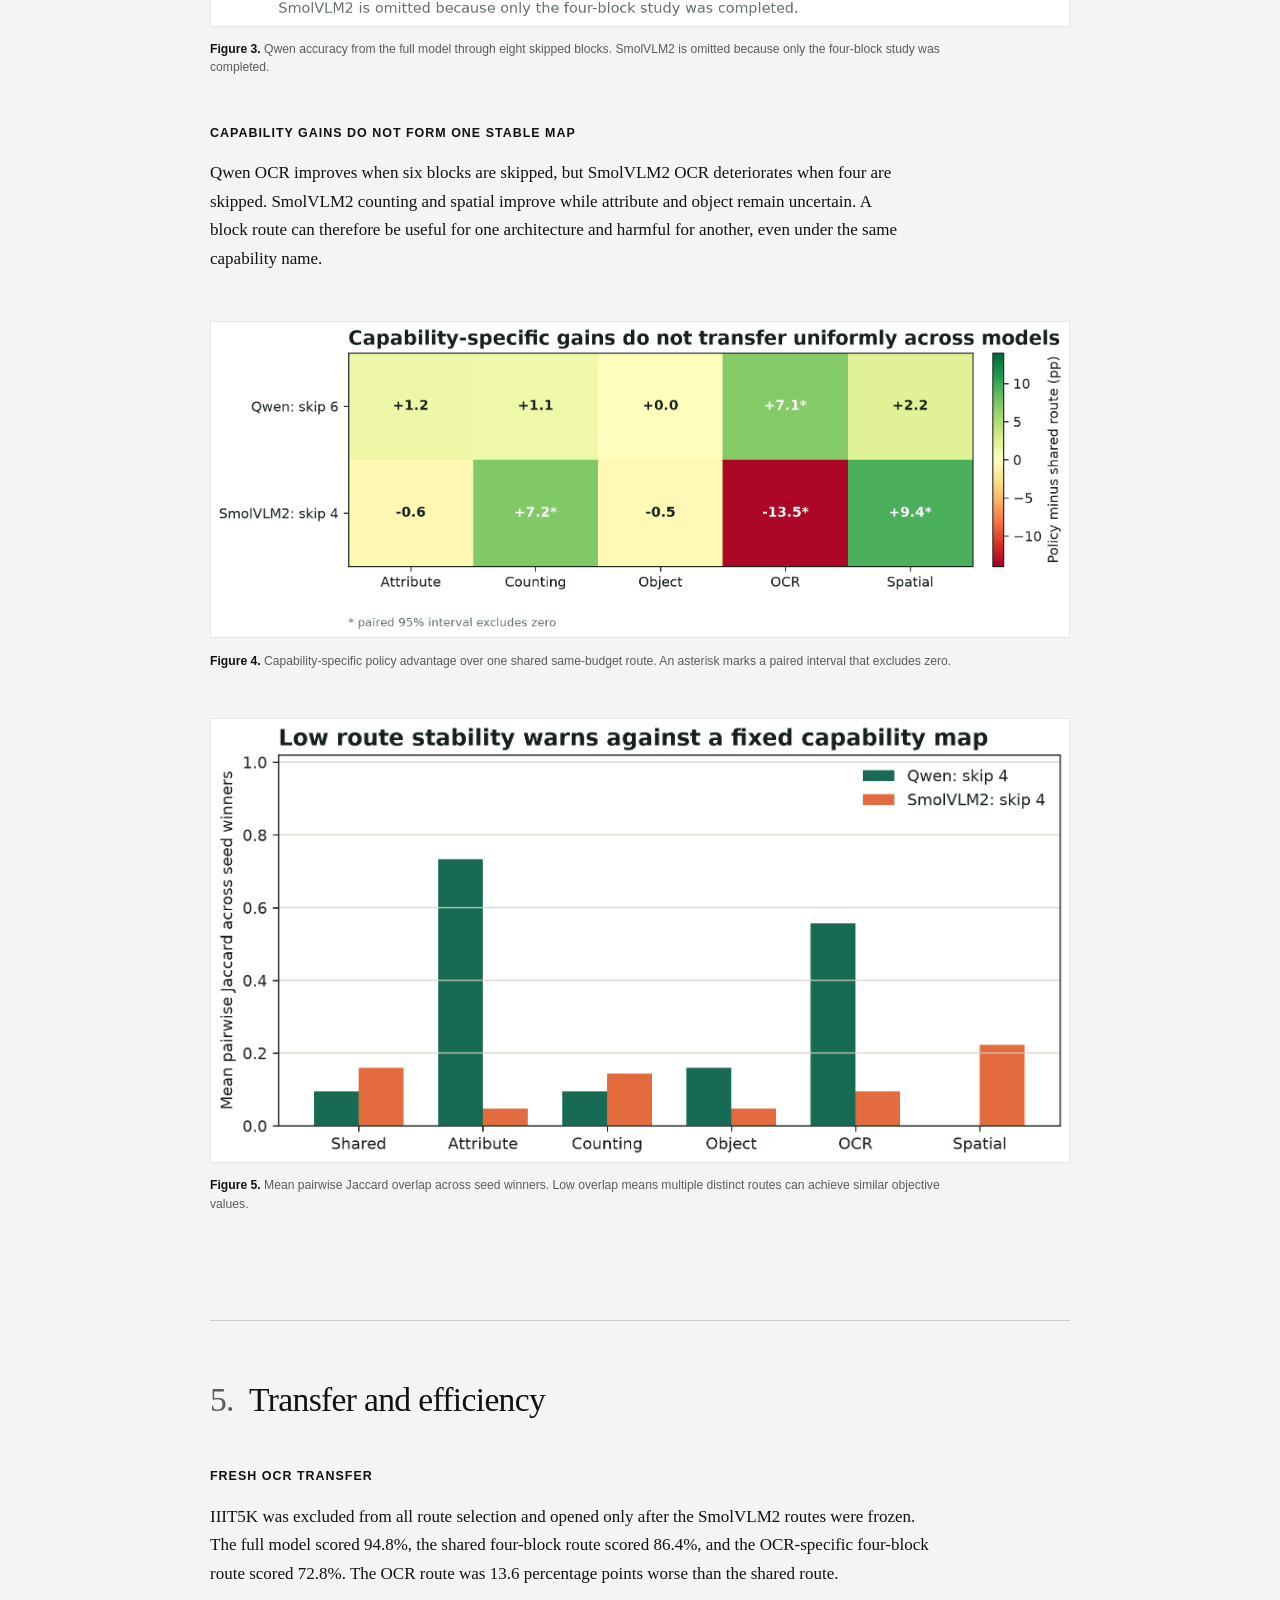
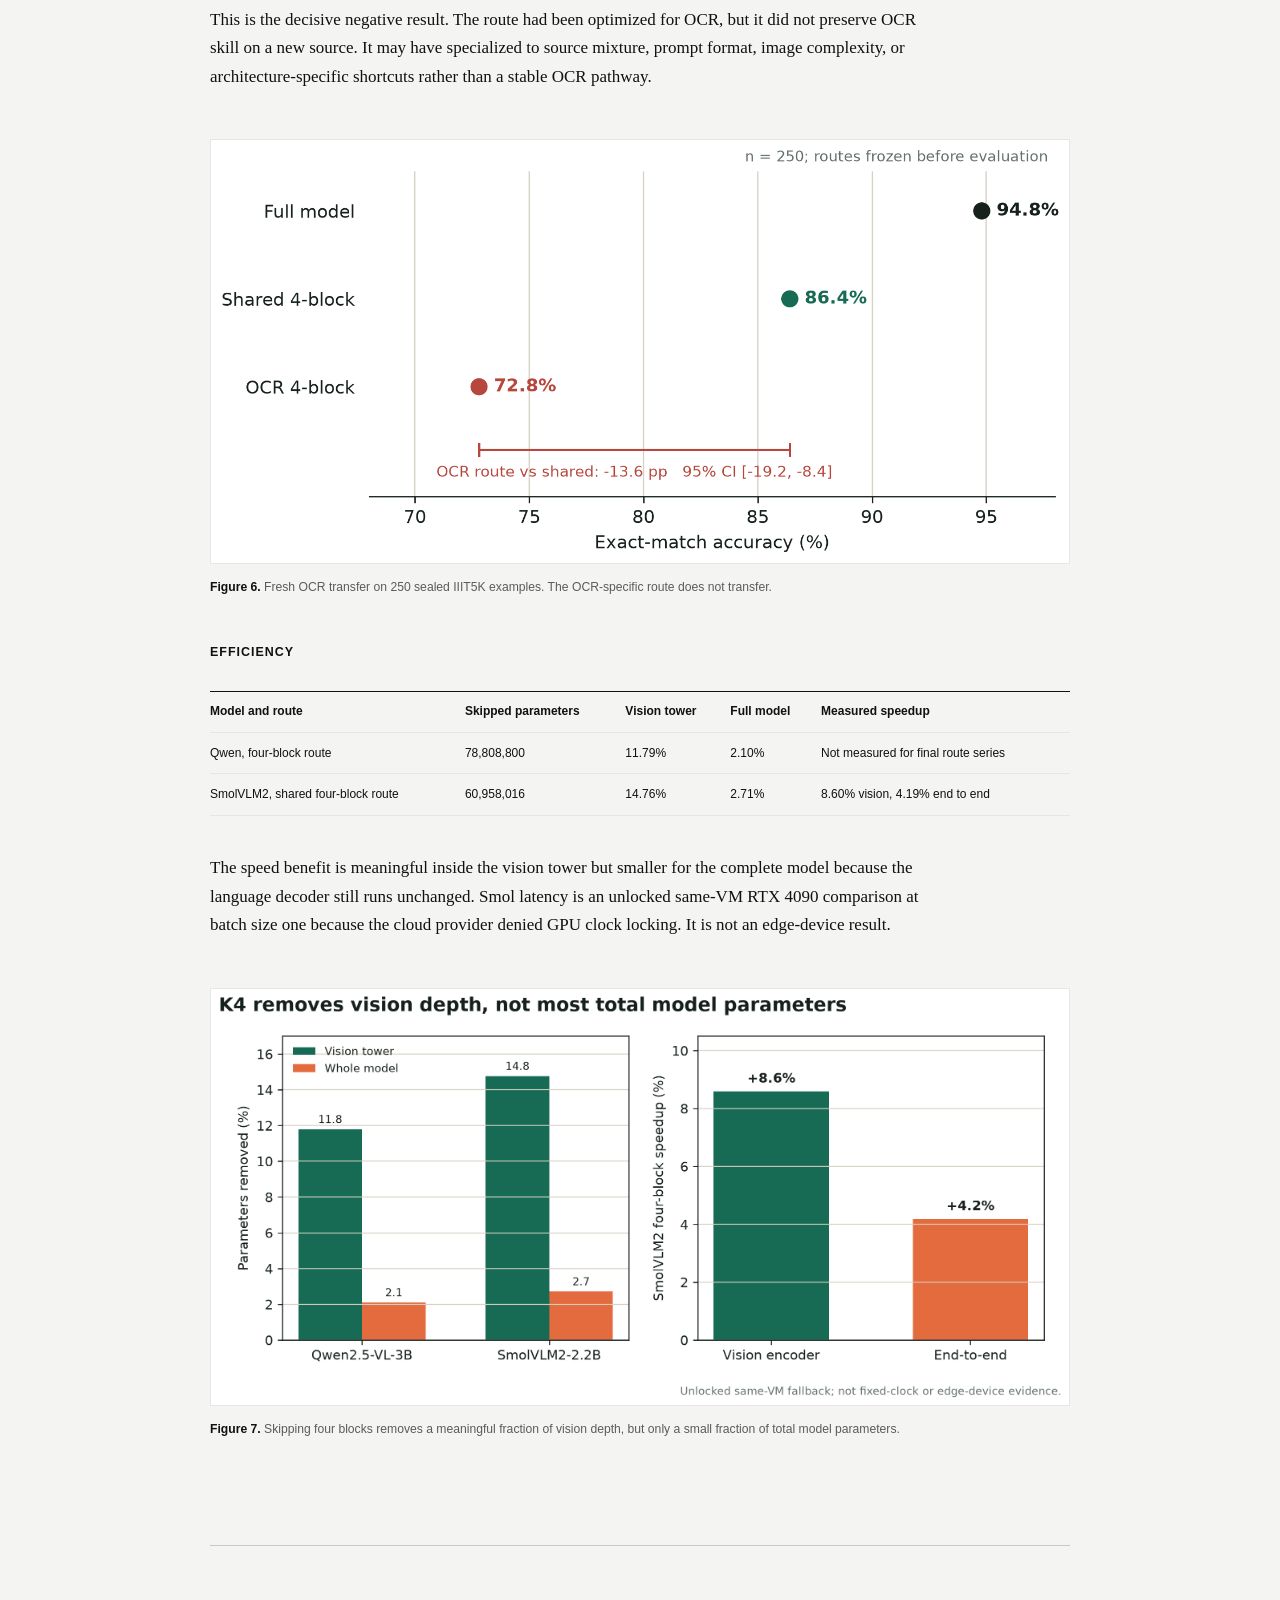
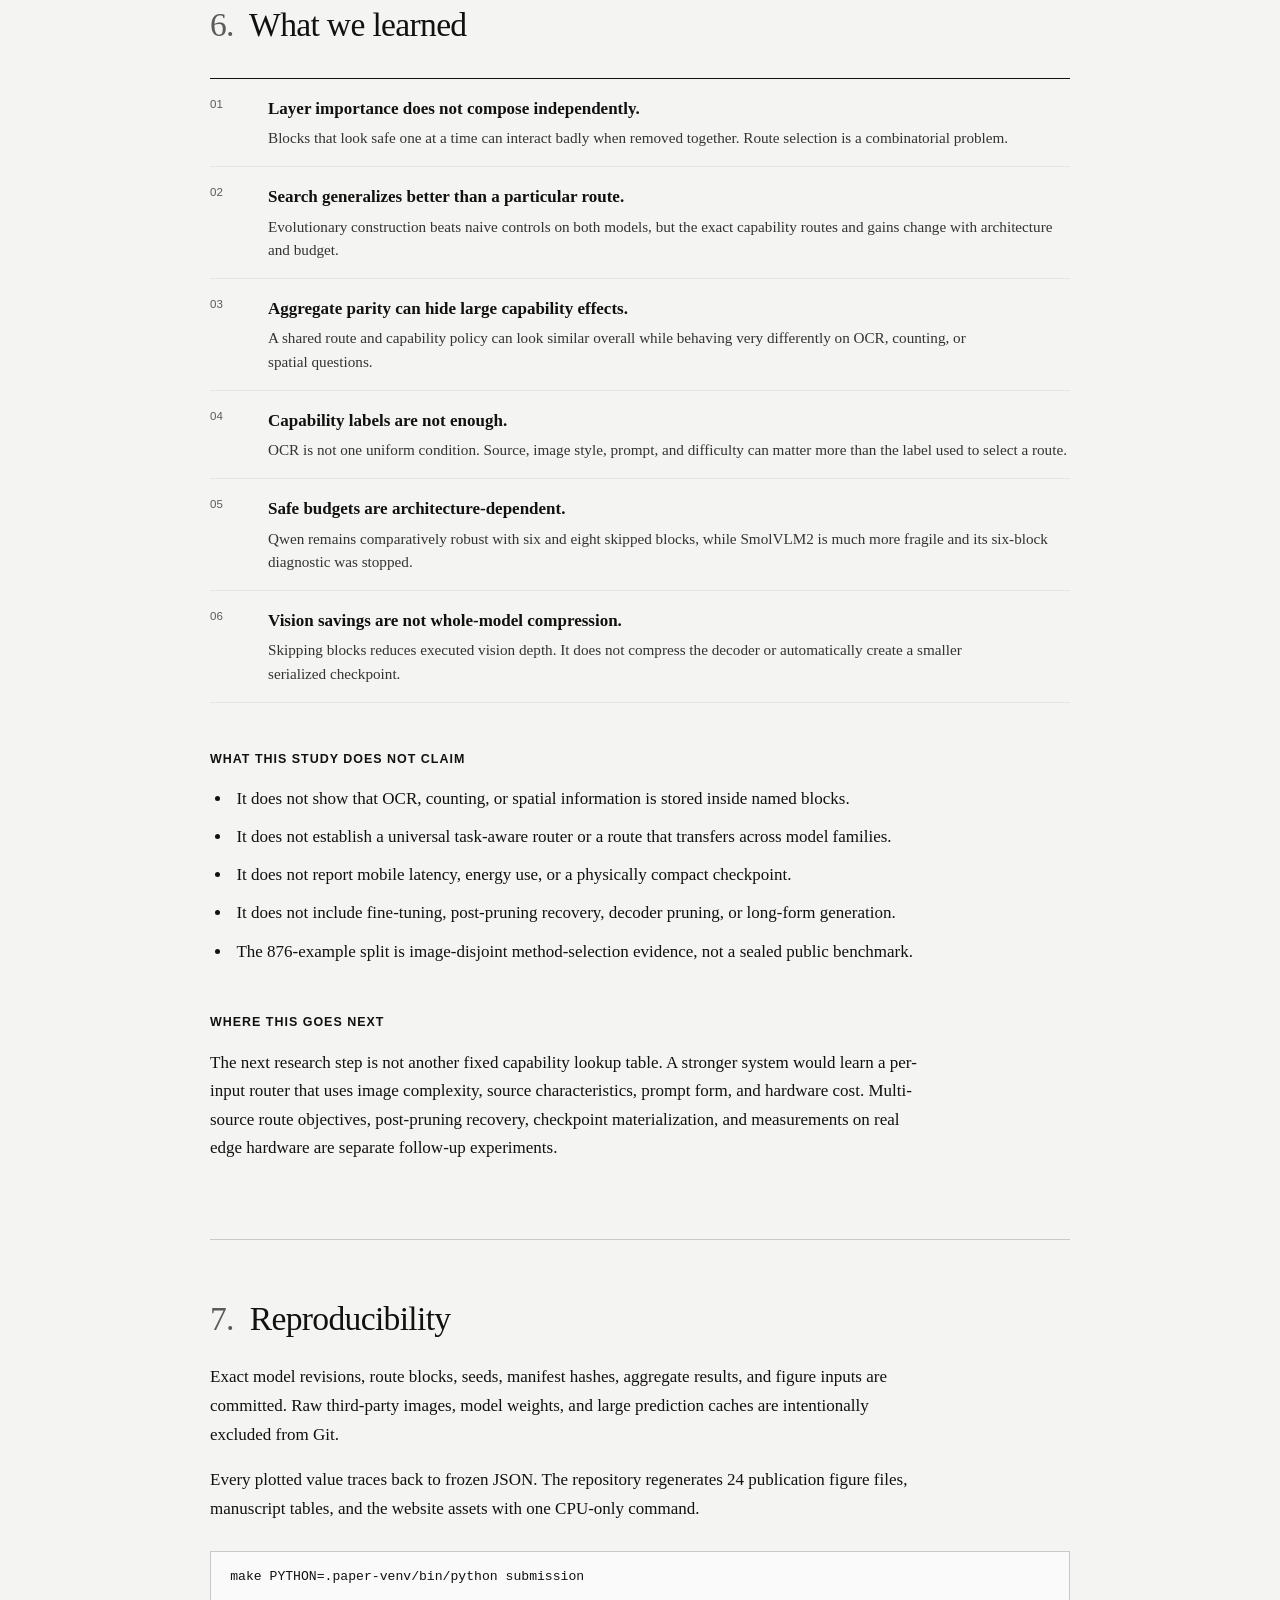
==== commit 65f03908: "Publish live arXiv record" ====
--- a/docs/index.html
+++ b/docs/index.html
@@ -3,7 +3,7 @@
 <head>
   <meta charset="utf-8">
   <meta name="viewport" content="width=device-width, initial-scale=1">
-  <meta name="description" content="An empirical study of evolutionary vision-block pruning across Qwen2.5-VL and SmolVLM2.">
+  <meta name="description" content="arXiv:2607.17052. An empirical study of evolutionary vision-block pruning across Qwen2.5-VL and SmolVLM2.">
   <title>Searching for Task-Specific Vision Paths</title>
   <link rel="stylesheet" href="styles.css">
 </head>
@@ -24,10 +24,12 @@
       <p class="paper-type">Empirical study</p>
       <h1>Searching for Task-Specific Vision Paths</h1>
       <p class="subtitle">Can a vision-language model skip different encoder blocks for different visual capabilities without losing accuracy?</p>
-      <p class="metadata">Qwen2.5-VL and SmolVLM2<br>Two architectures, five capabilities, matched skip budgets<br>July 2026</p>
+      <p class="metadata">Qwen2.5-VL and SmolVLM2<br>Two architectures, five capabilities, matched skip budgets<br><a href="https://arxiv.org/abs/2607.17052">arXiv:2607.17052 [cs.CV]</a>, announced 19 July 2026</p>
       <p class="links">
+        <a href="https://arxiv.org/abs/2607.17052">Read paper on arXiv</a>
+        <a href="https://arxiv.org/pdf/2607.17052">Paper PDF</a>
         <a href="https://github.com/TarunTomar122/vision-pathways">Code and data</a>
-        <a href="https://github.com/TarunTomar122/vision-pathways/tree/main/paper">Paper package</a>
+        <a href="https://github.com/TarunTomar122/vision-pathways/blob/main/paper/main.tex">LaTeX source</a>
       </p>
     </header>
 
@@ -182,7 +184,7 @@
       <p class="note"><strong>What it is not:</strong> this is not a learned per-question router, gradient training, or proof of the globally best subset. The capability policy uses a known capability label to choose among five frozen routes.</p>
 
       <figure>
-        <img src="assets/generated-method-overview.png" alt="Compact evolutionary route search workflow with six stages">
+        <img src="assets/generated-method-overview.png" alt="Compact evolutionary route search workflow with seven numbered stages">
         <figcaption><span>Figure 1.</span> Route search evaluates candidates on balanced scouts, advances finalists through development evaluation, freezes one winner per objective, and then audits transfer.</figcaption>
       </figure>
 
@@ -321,11 +323,13 @@
     <section id="artifacts" class="artifacts">
       <h2><span>7.</span> Reproducibility</h2>
       <p>Exact model revisions, route blocks, seeds, manifest hashes, aggregate results, and figure inputs are committed. Raw third-party images, model weights, and large prediction caches are intentionally excluded from Git.</p>
-      <p>Every plotted value traces back to frozen JSON. The repository regenerates 21 publication figure files, manuscript tables, and the website assets with one CPU-only command.</p>
+      <p>Every plotted value traces back to frozen JSON. The repository regenerates 24 publication figure files, manuscript tables, and the website assets with one CPU-only command.</p>
       <pre><code>make PYTHON=.paper-venv/bin/python submission</code></pre>
       <p class="links">
         <a href="https://github.com/TarunTomar122/vision-pathways">Repository</a>
-        <a href="https://github.com/TarunTomar122/vision-pathways/tree/main/paper">Paper package</a>
+        <a href="https://arxiv.org/abs/2607.17052">arXiv record</a>
+        <a href="https://arxiv.org/pdf/2607.17052">Paper PDF</a>
+        <a href="https://github.com/TarunTomar122/vision-pathways/tree/main/paper">Paper source</a>
         <a href="https://github.com/TarunTomar122/vision-pathways/tree/main/research-docs">Protocols and dataset card</a>
         <a href="https://github.com/TarunTomar122/vision-pathways/tree/main/results/cross-model-replication-k4">Final evidence</a>
       </p>
